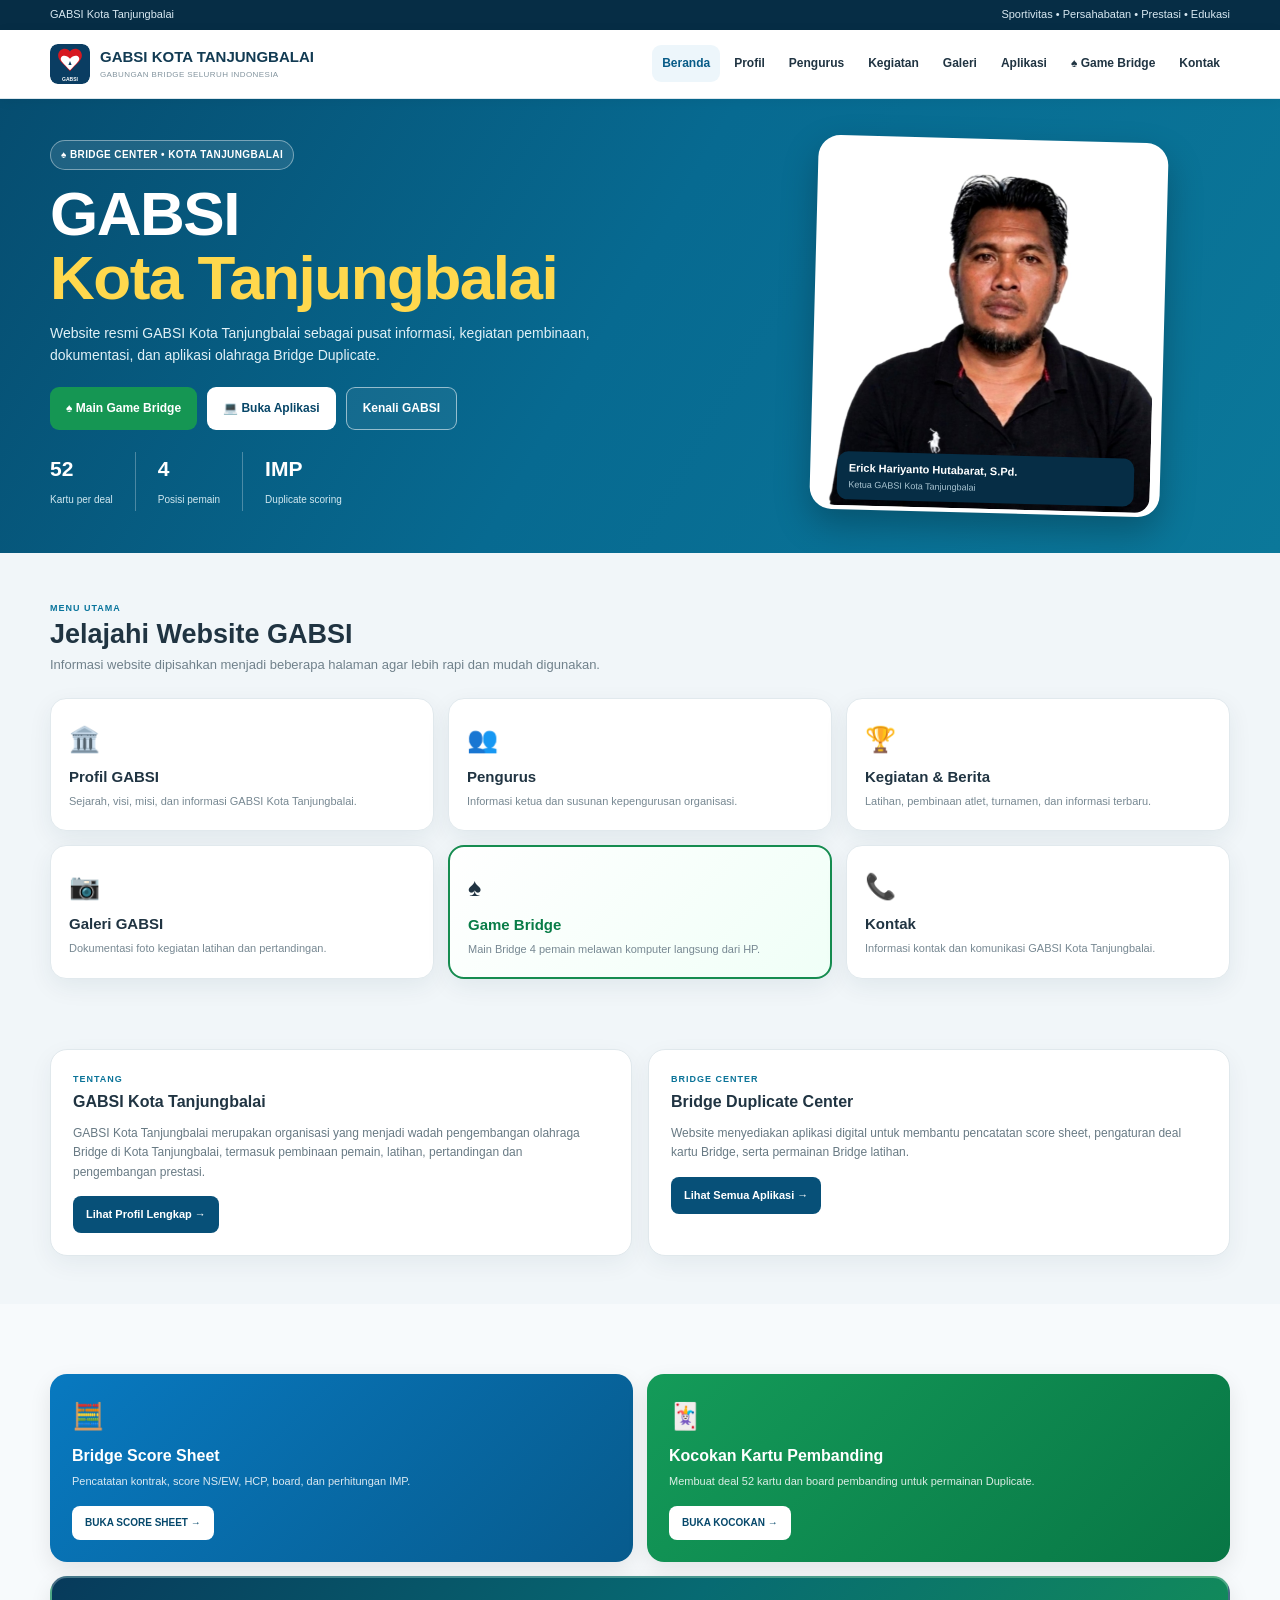
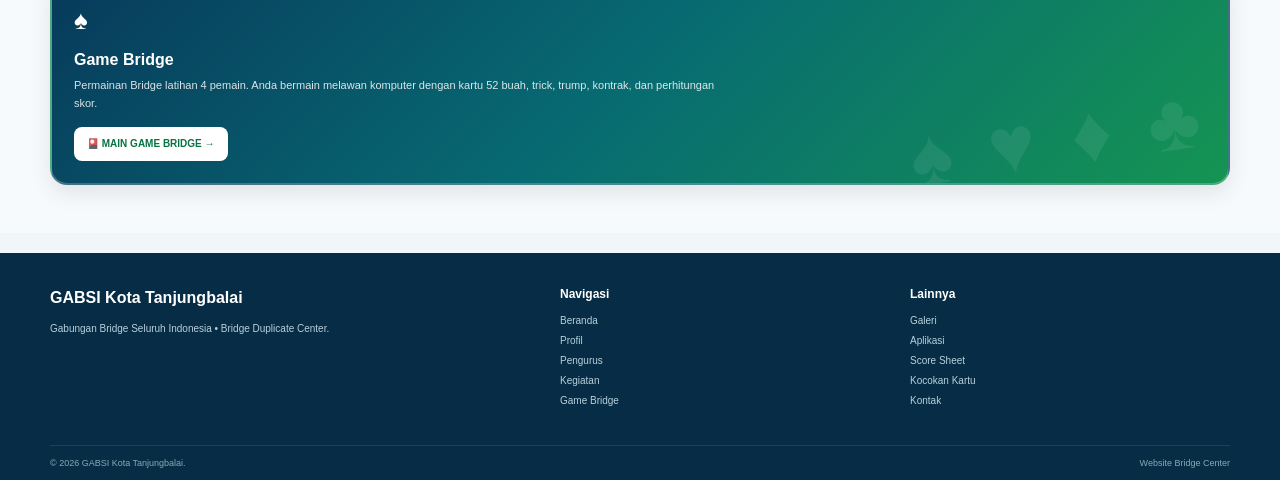
==== index.html @ f528b3c7 "Remove '• Bridge Duplicate Center' from title" ====
<!DOCTYPE html>
<html lang="id">
<head>

<meta charset="UTF-8">

<meta name="viewport"
      content="width=device-width,initial-scale=1">

<meta name="theme-color" content="#063b5c">

<meta name="description"
      content="Website resmi GABSI Kota Tanjungbalai — Bridge Duplicate Center, informasi organisasi, kegiatan, score sheet, kocokan kartu dan Game Bridge.">

<title>GABSI Kota Tanjungbalai - Bridge Duplicate Center</title>

<link rel="icon" href="favicon.svg">

<style>

/* =========================================================
   DASAR
========================================================= */

*{
    box-sizing:border-box;
}

html{
    scroll-behavior:smooth;
}

body{
    margin:0;
    font-family:
        Arial,
        Helvetica,
        sans-serif;
    background:#f1f6f9;
    color:#203442;
    line-height:1.6;
}

a{
    text-decoration:none;
    color:inherit;
}

img{
    max-width:100%;
    display:block;
}

.container{
    width:min(1180px,94%);
    margin:auto;
}


/* =========================================================
   TOP BAR
========================================================= */

.topbar{
    background:#062d45;
    color:#d9e9f2;
    font-size:11px;
    padding:6px 0;
}

.topbar-inner{
    display:flex;
    justify-content:space-between;
    align-items:center;
    gap:10px;
}


/* =========================================================
   NAVBAR
========================================================= */

.navbar{
    background:#fff;
    border-bottom:1px solid #dce7ed;
    position:sticky;
    top:0;
    z-index:999;
    box-shadow:0 2px 12px rgba(0,0,0,.05);
}

.nav-inner{
    min-height:68px;
    display:flex;
    align-items:center;
    justify-content:space-between;
    gap:20px;
}

.brand{
    display:flex;
    align-items:center;
    gap:10px;
    min-width:0;
}

.brand img{
    width:40px;
    height:40px;
    border-radius:8px;
    object-fit:contain;
}

.brand-text{
    min-width:0;
}

.brand-text strong{
    display:block;
    color:#123b53;
    font-size:15px;
    white-space:nowrap;
}

.brand-text span{
    display:block;
    color:#83949e;
    font-size:8px;
    letter-spacing:.4px;
    white-space:nowrap;
}

.nav-links{
    display:flex;
    align-items:center;
    gap:4px;
}

.nav-links a{
    color:#203442;
    font-size:12px;
    font-weight:bold;
    padding:9px 10px;
    border-radius:9px;
    transition:.2s;
}

.nav-links a:hover,
.nav-links a.active{
    background:#edf6fb;
    color:#075b87;
}

.menu-btn{
    display:none;
    border:0;
    background:#edf5f9;
    color:#063b5c;
    width:40px;
    height:40px;
    border-radius:9px;
    font-size:21px;
    cursor:pointer;
}


/* =========================================================
   HERO
========================================================= */

.hero{
    background:
        linear-gradient(
            120deg,
            #064d70 0%,
            #076a91 48%,
            #0b789a 100%
        );
    color:#fff;
    overflow:hidden;
}

.hero-inner{
    min-height:410px;
    display:grid;
    grid-template-columns:1.15fr .85fr;
    align-items:center;
    gap:45px;
    padding:40px 0;
}

.hero-badge{
    display:inline-block;
    border:1px solid rgba(255,255,255,.4);
    background:rgba(255,255,255,.1);
    padding:6px 10px;
    border-radius:20px;
    font-size:10px;
    font-weight:bold;
    letter-spacing:.4px;
    margin-bottom:12px;
}

.hero h1{
    margin:0;
    font-size:clamp(36px,6vw,62px);
    line-height:1.02;
    letter-spacing:-1.5px;
}

.hero h1 span{
    color:#ffd84d;
}

.hero-description{
    max-width:610px;
    margin:13px 0 20px;
    color:#e1f1f7;
    font-size:14px;
}

.hero-buttons{
    display:flex;
    flex-wrap:wrap;
    gap:10px;
}

.btn{
    display:inline-flex;
    align-items:center;
    justify-content:center;
    gap:6px;
    padding:11px 16px;
    border-radius:9px;
    font-size:12px;
    font-weight:bold;
    transition:.2s;
}

.btn:hover{
    transform:translateY(-2px);
}

.btn-white{
    background:#fff;
    color:#074668;
}

.btn-outline{
    border:1px solid rgba(255,255,255,.55);
    color:#fff;
    background:rgba(255,255,255,.06);
}

.btn-green{
    background:#159653;
    color:#fff;
}

.btn-blue{
    background:#07547b;
    color:#fff;
}

.hero-stats{
    display:flex;
    margin-top:22px;
    gap:0;
}

.stat{
    padding:0 22px;
    border-left:1px solid rgba(255,255,255,.28);
}

.stat:first-child{
    padding-left:0;
    border-left:0;
}

.stat strong{
    display:block;
    font-size:21px;
}

.stat span{
    font-size:10px;
    color:#d2e9f1;
}

.hero-photo{
    display:flex;
    justify-content:center;
}

.photo-card{
    width:min(350px,100%);
    padding:10px;
    background:#fff;
    border-radius:22px;
    transform:rotate(1.5deg);
    box-shadow:0 15px 35px rgba(0,0,0,.25);
}

.photo-card img{
    width:100%;
    height:360px;
    object-fit:cover;
    object-position:center top;
    border-radius:15px;
}

.photo-caption{
    background:#062d45;
    color:#fff;
    border-radius:11px;
    padding:8px 12px;
    margin-top:-54px;
    position:relative;
    width:90%;
    margin-left:auto;
    margin-right:auto;
}

.photo-caption strong{
    display:block;
    font-size:11px;
}

.photo-caption span{
    display:block;
    font-size:9px;
    color:#a9c4d1;
}


/* =========================================================
   SECTION
========================================================= */

.section{
    padding:48px 0;
}

.section-label{
    color:#08749c;
    font-size:9px;
    font-weight:bold;
    letter-spacing:1px;
    text-transform:uppercase;
}

.section-title{
    margin:3px 0 5px;
    color:#203442;
    font-size:27px;
    line-height:1.2;
}

.section-desc{
    margin:0;
    color:#70818b;
    font-size:13px;
    max-width:700px;
}


/* =========================================================
   QUICK MENU
========================================================= */

.quick-grid{
    display:grid;
    grid-template-columns:
        repeat(3,1fr);
    gap:14px;
    margin-top:22px;
}

.quick-card{
    background:#fff;
    border:1px solid #e1e9ed;
    border-radius:16px;
    padding:20px 18px;
    min-height:128px;
    box-shadow:
        0 8px 25px rgba(20,55,75,.07);
    transition:.2s;
}

.quick-card:hover{
    transform:translateY(-3px);
    box-shadow:
        0 12px 30px rgba(20,55,75,.12);
}

.quick-icon{
    font-size:25px;
    margin-bottom:6px;
}

.quick-card h3{
    margin:0 0 4px;
    font-size:15px;
    color:#203442;
}

.quick-card p{
    margin:0;
    color:#778892;
    font-size:11px;
    line-height:1.5;
}

.quick-card.game{
    border:2px solid #168c50;
    background:
        linear-gradient(
            135deg,
            #ffffff,
            #f0fff7
        );
}

.quick-card.game h3{
    color:#087c47;
}


/* =========================================================
   ABOUT
========================================================= */

.about-grid{
    display:grid;
    grid-template-columns:1fr 1fr;
    gap:16px;
    margin-top:22px;
}

.about-card{
    background:#fff;
    border:1px solid #e0e8ec;
    border-radius:17px;
    padding:22px;
    box-shadow:0 8px 25px rgba(20,55,75,.06);
}

.about-card .small{
    color:#0a7398;
    font-size:9px;
    font-weight:bold;
    letter-spacing:1px;
    text-transform:uppercase;
}

.about-card h3{
    margin:2px 0 10px;
    font-size:16px;
}

.about-card p{
    color:#687a84;
    font-size:12px;
    margin:0 0 14px;
}

.about-btn{
    display:inline-block;
    background:#075078;
    color:#fff;
    padding:10px 13px;
    border-radius:8px;
    font-size:11px;
    font-weight:bold;
}


/* =========================================================
   APPLICATION CARDS
========================================================= */

.apps-section{
    background:#f7fafc;
}

.apps-grid{
    display:grid;
    grid-template-columns:
        repeat(2,1fr);
    gap:14px;
    margin-top:22px;
}

.app-card{
    border-radius:17px;
    padding:22px;
    color:#fff;
    min-height:175px;
    display:flex;
    flex-direction:column;
    justify-content:space-between;
    box-shadow:0 8px 22px rgba(0,0,0,.09);
}

.app-card.blue{
    background:
        linear-gradient(
            135deg,
            #0879c0,
            #075b8d
        );
}

.app-card.green{
    background:
        linear-gradient(
            135deg,
            #149b59,
            #087645
        );
}


/* GAME CARD */

.app-card.game{
    grid-column:1/-1;
    min-height:205px;
    background:
        linear-gradient(
            135deg,
            #073a5b 0%,
            #076a72 48%,
            #159453 100%
        );
    position:relative;
    overflow:hidden;
    border:2px solid rgba(255,255,255,.25);
}

.app-card.game::after{
    content:"♠ ♥ ♦ ♣";
    position:absolute;
    right:20px;
    bottom:-20px;
    font-size:80px;
    letter-spacing:7px;
    color:rgba(255,255,255,.08);
    transform:rotate(-8deg);
    pointer-events:none;
}

.app-content{
    position:relative;
    z-index:2;
}

.app-icon{
    font-size:26px;
    margin-bottom:5px;
}

.app-card h3{
    margin:0 0 5px;
    font-size:16px;
}

.app-card p{
    margin:0;
    color:rgba(255,255,255,.85);
    font-size:11px;
    max-width:650px;
}

.app-button{
    align-self:flex-start;
    display:inline-block;
    margin-top:15px;
    background:#fff;
    color:#06486b;
    padding:9px 13px;
    border-radius:8px;
    font-size:10px;
    font-weight:bold;
    position:relative;
    z-index:3;
}

.game .app-button{
    color:#087345;
}


/* =========================================================
   FOOTER
========================================================= */

.footer{
    background:#062d45;
    color:#fff;
    margin-top:20px;
}

.footer-main{
    padding:32px 0;
    display:grid;
    grid-template-columns:1.5fr 1fr 1fr;
    gap:30px;
}

.footer h3{
    margin:0 0 8px;
    font-size:16px;
}

.footer h4{
    margin:0 0 8px;
    font-size:12px;
}

.footer p,
.footer a{
    color:#b9d0dc;
    font-size:10px;
}

.footer a{
    display:block;
    margin:4px 0;
}

.footer a:hover{
    color:#fff;
}

.footer-bottom{
    border-top:1px solid rgba(255,255,255,.1);
    padding:10px 0;
    font-size:9px;
    color:#88aab9;
    display:flex;
    justify-content:space-between;
}


/* =========================================================
   MOBILE
========================================================= */

@media(max-width:850px){

    .nav-links{
        display:none;
        position:absolute;
        top:68px;
        left:0;
        right:0;
        background:#fff;
        border-bottom:1px solid #dce7ed;
        box-shadow:0 8px 20px rgba(0,0,0,.1);
        padding:10px;
        flex-direction:column;
        align-items:stretch;
    }

    .nav-links.show{
        display:flex;
    }

    .nav-links a{
        padding:11px 13px;
    }

    .menu-btn{
        display:block;
    }

    .hero-inner{
        grid-template-columns:1fr;
        padding:30px 0 38px;
        gap:25px;
    }

    .hero-photo{
        order:-1;
    }

    .photo-card{
        width:260px;
    }

    .photo-card img{
        height:290px;
    }

    .quick-grid{
        grid-template-columns:
            repeat(2,1fr);
    }

    .apps-grid{
        grid-template-columns:1fr;
    }

    .app-card.game{
        grid-column:auto;
    }

    .footer-main{
        grid-template-columns:1fr 1fr;
    }

}


/* =========================================================
   HP KECIL
========================================================= */

@media(max-width:520px){

    .container{
        width:92%;
    }

    .topbar{
        font-size:8px;
    }

    .topbar-inner{
        gap:5px;
    }

    .nav-inner{
        min-height:60px;
    }

    .brand img{
        width:35px;
        height:35px;
    }

    .brand-text strong{
        font-size:11px;
    }

    .brand-text span{
        font-size:7px;
    }

    .nav-links{
        top:60px;
    }

    .hero-inner{
        padding:25px 0 30px;
    }

    .hero h1{
        font-size:38px;
    }

    .hero-description{
        font-size:12px;
    }

    .hero-buttons{
        display:grid;
        grid-template-columns:1fr 1fr;
    }

    .btn{
        width:100%;
        padding:10px 8px;
        font-size:10px;
    }

    .hero-stats{
        justify-content:space-between;
    }

    .stat{
        padding:0 10px;
    }

    .stat strong{
        font-size:17px;
    }

    .stat span{
        font-size:8px;
    }

    .quick-grid{
        grid-template-columns:
            repeat(2,1fr);
        gap:10px;
    }

    .quick-card{
        padding:15px 13px;
        min-height:125px;
        border-radius:13px;
    }

    .quick-icon{
        font-size:22px;
    }

    .quick-card h3{
        font-size:13px;
    }

    .quick-card p{
        font-size:9px;
    }

    .about-grid{
        grid-template-columns:1fr;
    }

    .section{
        padding:35px 0;
    }

    .section-title{
        font-size:22px;
    }

    .section-desc{
        font-size:11px;
    }

    .app-card{
        padding:18px;
        min-height:165px;
    }

    .app-card.game{
        min-height:190px;
    }

    .app-card h3{
        font-size:15px;
    }

    .app-card p{
        font-size:10px;
    }

    .footer-main{
        grid-template-columns:1fr 1fr;
        gap:20px;
    }

    .footer-main>div:first-child{
        grid-column:1/-1;
    }

    .footer-bottom{
        flex-direction:column;
        gap:4px;
    }

}

</style>

</head>


<body>


<!-- ======================================================
     TOP BAR
====================================================== -->

<div class="topbar">

    <div class="container topbar-inner">

        <span>
            GABSI Kota Tanjungbalai
        </span>

        <span>
            Sportivitas • Persahabatan • Prestasi • Edukasi
        </span>

    </div>

</div>


<!-- ======================================================
     NAVBAR
====================================================== -->

<nav class="navbar">

    <div class="container nav-inner">

        <a href="index.html" class="brand">

            <img src="favicon.svg"
                 alt="Logo GABSI Kota Tanjungbalai">

            <div class="brand-text">

                <strong>
                    GABSI KOTA TANJUNGBALAI
                </strong>

                <span>
                    GABUNGAN BRIDGE SELURUH INDONESIA
                </span>

            </div>

        </a>


        <button
            class="menu-btn"
            onclick="toggleMenu()"
            aria-label="Buka menu">

            ☰

        </button>


        <div class="nav-links" id="navLinks">

            <a href="index.html"
               class="active">
                Beranda
            </a>

            <a href="profil.html">
                Profil
            </a>

            <a href="pengurus.html">
                Pengurus
            </a>

            <a href="kegiatan.html">
                Kegiatan
            </a>

            <a href="galeri.html">
                Galeri
            </a>

            <a href="aplikasi.html">
                Aplikasi
            </a>

            <a href="game-bridge-gabsi.html">
                ♠ Game Bridge
            </a>

            <a href="kontak.html">
                Kontak
            </a>

        </div>

    </div>

</nav>


<!-- ======================================================
     HERO
====================================================== -->

<section class="hero">

    <div class="container hero-inner">


        <div class="hero-content">

            <div class="hero-badge">
                ♠ BRIDGE CENTER • KOTA TANJUNGBALAI
            </div>


            <h1>
                GABSI<br>
                <span>Kota Tanjungbalai</span>
            </h1>


            <p class="hero-description">

                Website resmi GABSI Kota Tanjungbalai sebagai pusat
                informasi, kegiatan pembinaan, dokumentasi,
                dan aplikasi olahraga Bridge Duplicate.

            </p>


            <div class="hero-buttons">

                <a href="game-bridge-gabsi.html"
                   class="btn btn-green">

                    ♠ Main Game Bridge

                </a>

                <a href="aplikasi.html"
                   class="btn btn-white">

                    💻 Buka Aplikasi

                </a>

                <a href="profil.html"
                   class="btn btn-outline">

                    Kenali GABSI

                </a>

            </div>


            <div class="hero-stats">

                <div class="stat">

                    <strong>52</strong>

                    <span>
                        Kartu per deal
                    </span>

                </div>


                <div class="stat">

                    <strong>4</strong>

                    <span>
                        Posisi pemain
                    </span>

                </div>


                <div class="stat">

                    <strong>IMP</strong>

                    <span>
                        Duplicate scoring
                    </span>

                </div>

            </div>

        </div>


        <div class="hero-photo">

            <div class="photo-card">

                <img
                    src="ketua-gabsi.jpg"
                    alt="Ketua GABSI Kota Tanjungbalai">

                <div class="photo-caption">

                    <strong>
                        Erick Hariyanto Hutabarat, S.Pd.
                    </strong>

                    <span>
                        Ketua GABSI Kota Tanjungbalai
                    </span>

                </div>

            </div>

        </div>

    </div>

</section>


<!-- ======================================================
     MENU UTAMA
====================================================== -->

<section class="section">

    <div class="container">

        <div class="section-label">
            Menu Utama
        </div>

        <h2 class="section-title">
            Jelajahi Website GABSI
        </h2>

        <p class="section-desc">

            Informasi website dipisahkan menjadi beberapa
            halaman agar lebih rapi dan mudah digunakan.

        </p>


        <div class="quick-grid">


            <!-- PROFIL -->

            <a href="profil.html"
               class="quick-card">

                <div class="quick-icon">
                    🏛️
                </div>

                <h3>
                    Profil GABSI
                </h3>

                <p>
                    Sejarah, visi, misi, dan informasi
                    GABSI Kota Tanjungbalai.
                </p>

            </a>


            <!-- PENGURUS -->

            <a href="pengurus.html"
               class="quick-card">

                <div class="quick-icon">
                    👥
                </div>

                <h3>
                    Pengurus
                </h3>

                <p>
                    Informasi ketua dan susunan
                    kepengurusan organisasi.
                </p>

            </a>


            <!-- KEGIATAN -->

            <a href="kegiatan.html"
               class="quick-card">

                <div class="quick-icon">
                    🏆
                </div>

                <h3>
                    Kegiatan & Berita
                </h3>

                <p>
                    Latihan, pembinaan atlet,
                    turnamen, dan informasi terbaru.
                </p>

            </a>


            <!-- GALERI -->

            <a href="galeri.html"
               class="quick-card">

                <div class="quick-icon">
                    📷
                </div>

                <h3>
                    Galeri GABSI
                </h3>

                <p>
                    Dokumentasi foto kegiatan
                    latihan dan pertandingan.
                </p>

            </a>


            <!-- GAME -->

            <a href="game-bridge-gabsi.html"
               class="quick-card game">

                <div class="quick-icon">
                    ♠️
                </div>

                <h3>
                    Game Bridge
                </h3>

                <p>
                    Main Bridge 4 pemain melawan komputer
                    langsung dari HP.
                </p>

            </a>


            <!-- KONTAK -->

            <a href="kontak.html"
               class="quick-card">

                <div class="quick-icon">
                    📞
                </div>

                <h3>
                    Kontak
                </h3>

                <p>
                    Informasi kontak dan komunikasi
                    GABSI Kota Tanjungbalai.
                </p>

            </a>

        </div>

    </div>

</section>


<!-- ======================================================
     TENTANG
====================================================== -->

<section class="section"
         style="padding-top:0;">

    <div class="container">

        <div class="about-grid">


            <div class="about-card">

                <div class="small">
                    Tentang
                </div>

                <h3>
                    GABSI Kota Tanjungbalai
                </h3>

                <p>

                    GABSI Kota Tanjungbalai merupakan
                    organisasi yang menjadi wadah pengembangan
                    olahraga Bridge di Kota Tanjungbalai,
                    termasuk pembinaan pemain, latihan,
                    pertandingan dan pengembangan prestasi.

                </p>

                <a href="profil.html"
                   class="about-btn">

                    Lihat Profil Lengkap →

                </a>

            </div>


            <div class="about-card">

                <div class="small">
                    Bridge Center
                </div>

                <h3>
                    Bridge Duplicate Center
                </h3>

                <p>

                    Website menyediakan aplikasi digital
                    untuk membantu pencatatan score sheet,
                    pengaturan deal kartu Bridge,
                    serta permainan Bridge latihan.

                </p>

                <a href="aplikasi.html"
                   class="about-btn">

                    Lihat Semua Aplikasi →

                </a>

            </div>


        </div>

    </div>

</section>


<!-- ======================================================
     KARTU APLIKASI
====================================================== -->

<section class="section apps-section">

    <div class="container">

        <div class="apps-grid">


            <!-- SCORE SHEET -->

            <div class="app-card blue">

                <div class="app-content">

                    <div class="app-icon">
                        🧮
                    </div>

                    <h3>
                        Bridge Score Sheet
                    </h3>

                    <p>
                        Pencatatan kontrak, score NS/EW,
                        HCP, board, dan perhitungan IMP.
                    </p>

                </div>

                <a href="score-sheet.html"
                   class="app-button">

                    BUKA SCORE SHEET →

                </a>

            </div>


            <!-- KOCOKAN -->

            <div class="app-card green">

                <div class="app-content">

                    <div class="app-icon">
                        🃏
                    </div>

                    <h3>
                        Kocokan Kartu Pembanding
                    </h3>

                    <p>
                        Membuat deal 52 kartu dan board
                        pembanding untuk permainan Duplicate.
                    </p>

                </div>

                <a href="kocokan-kartu.html"
                   class="app-button">

                    BUKA KOCOKAN →

                </a>

            </div>


            <!-- GAME BRIDGE -->

            <div class="app-card game">

                <div class="app-content">

                    <div class="app-icon">
                        ♠️
                    </div>

                    <h3>
                        Game Bridge
                    </h3>

                    <p>

                        Permainan Bridge latihan 4 pemain.
                        Anda bermain melawan komputer dengan
                        kartu 52 buah, trick, trump, kontrak,
                        dan perhitungan skor.

                    </p>

                </div>


                <a href="game-bridge-gabsi.html"
                   class="app-button">

                    🎴 MAIN GAME BRIDGE →

                </a>

            </div>


        </div>

    </div>

</section>


<!-- ======================================================
     FOOTER
====================================================== -->

<footer class="footer">

    <div class="container footer-main">


        <div>

            <h3>
                GABSI Kota Tanjungbalai
            </h3>

            <p>
                Gabungan Bridge Seluruh Indonesia
                • Bridge Duplicate Center.
            </p>

        </div>


        <div>

            <h4>
                Navigasi
            </h4>

            <a href="index.html">
                Beranda
            </a>

            <a href="profil.html">
                Profil
            </a>

            <a href="pengurus.html">
                Pengurus
            </a>

            <a href="kegiatan.html">
                Kegiatan
            </a>

            <a href="game-bridge-gabsi.html">
                Game Bridge
            </a>

        </div>


        <div>

            <h4>
                Lainnya
            </h4>

            <a href="galeri.html">
                Galeri
            </a>

            <a href="aplikasi.html">
                Aplikasi
            </a>

            <a href="score-sheet.html">
                Score Sheet
            </a>

            <a href="kocokan-kartu.html">
                Kocokan Kartu
            </a>

            <a href="kontak.html">
                Kontak
            </a>

        </div>


    </div>


    <div class="container footer-bottom">

        <span>
            © 2026 GABSI Kota Tanjungbalai.
        </span>

        <span>
            Website Bridge Center
        </span>

    </div>

</footer>


<script>

/* =========================================================
   MENU MOBILE
========================================================= */

function toggleMenu(){

    const menu =
        document.getElementById("navLinks");

    menu.classList.toggle("show");

}


/* Tutup menu setelah memilih halaman */

document
    .querySelectorAll(".nav-links a")
    .forEach(function(link){

        link.addEventListener(
            "click",
            function(){

                document
                    .getElementById("navLinks")
                    .classList.remove("show");

            }
        );

    });


/* =========================================================
   SERVICE WORKER
========================================================= */

if("serviceWorker" in navigator){

    window.addEventListener(
        "load",
        function(){

            navigator.serviceWorker
                .register("sw.js")
                .catch(function(error){

                    console.log(
                        "Service Worker:",
                        error
                    );

                });

        }
    );

}

</script>


</body>
</html>
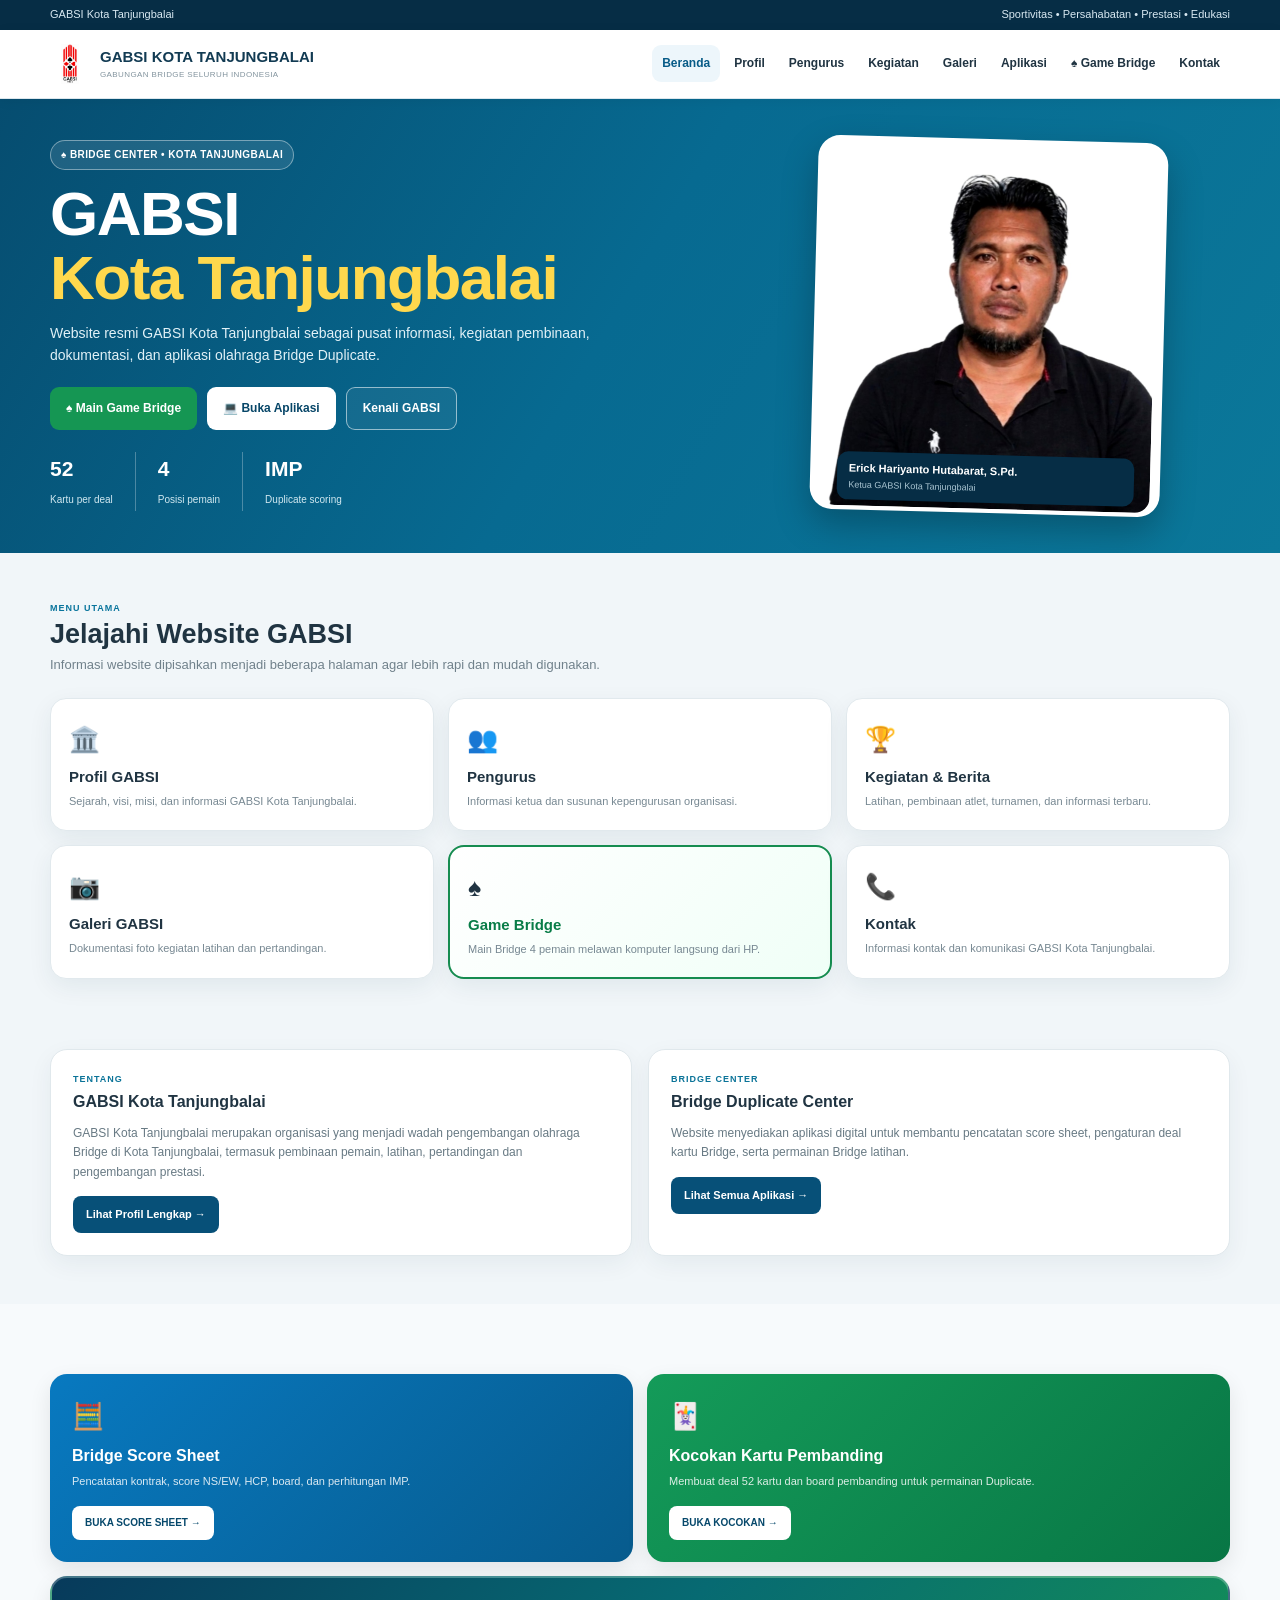
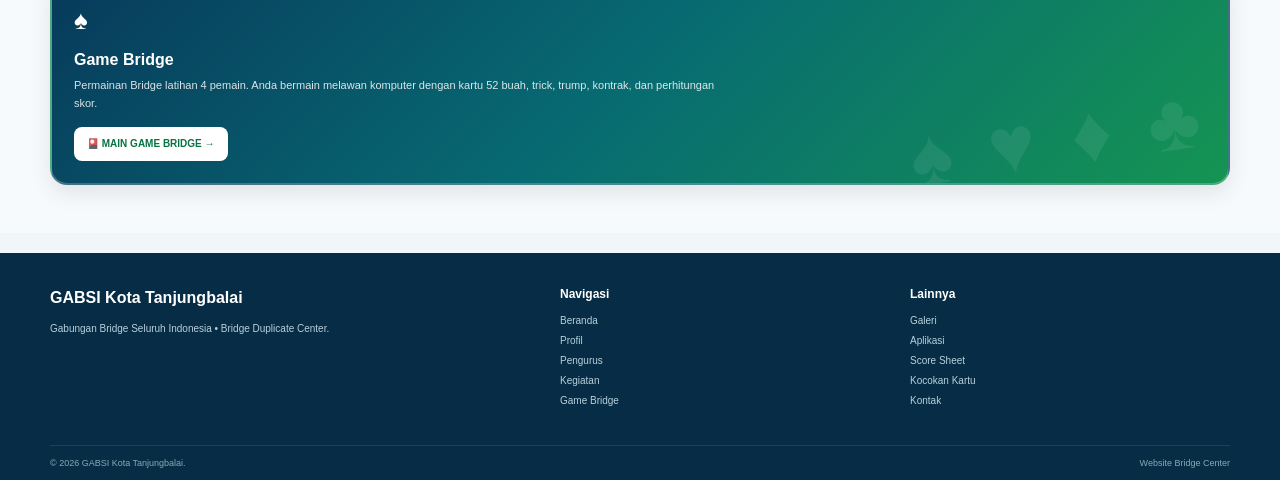
==== commit fcddca9b: "Update favicon and logo references in index.html" ====
--- a/index.html
+++ b/index.html
@@ -12,9 +12,9 @@
 <meta name="description"
       content="Website resmi GABSI Kota Tanjungbalai — Bridge Duplicate Center, informasi organisasi, kegiatan, score sheet, kocokan kartu dan Game Bridge.">
 
-<title>GABSI Kota Tanjungbalai - Bridge Duplicate Center</title>
-
-<link rel="icon" href="favicon.svg">
+<title>GABSI Kota Tanjungbalai</title>
+
+<link rel="icon" type="image/png" href="logo-gabsi.png">
 
 <style>
 
@@ -904,7 +904,7 @@
 
         <a href="index.html" class="brand">
 
-            <img src="favicon.svg"
+            <img src="logo-gabsi.png"
                  alt="Logo GABSI Kota Tanjungbalai">
 
             <div class="brand-text">
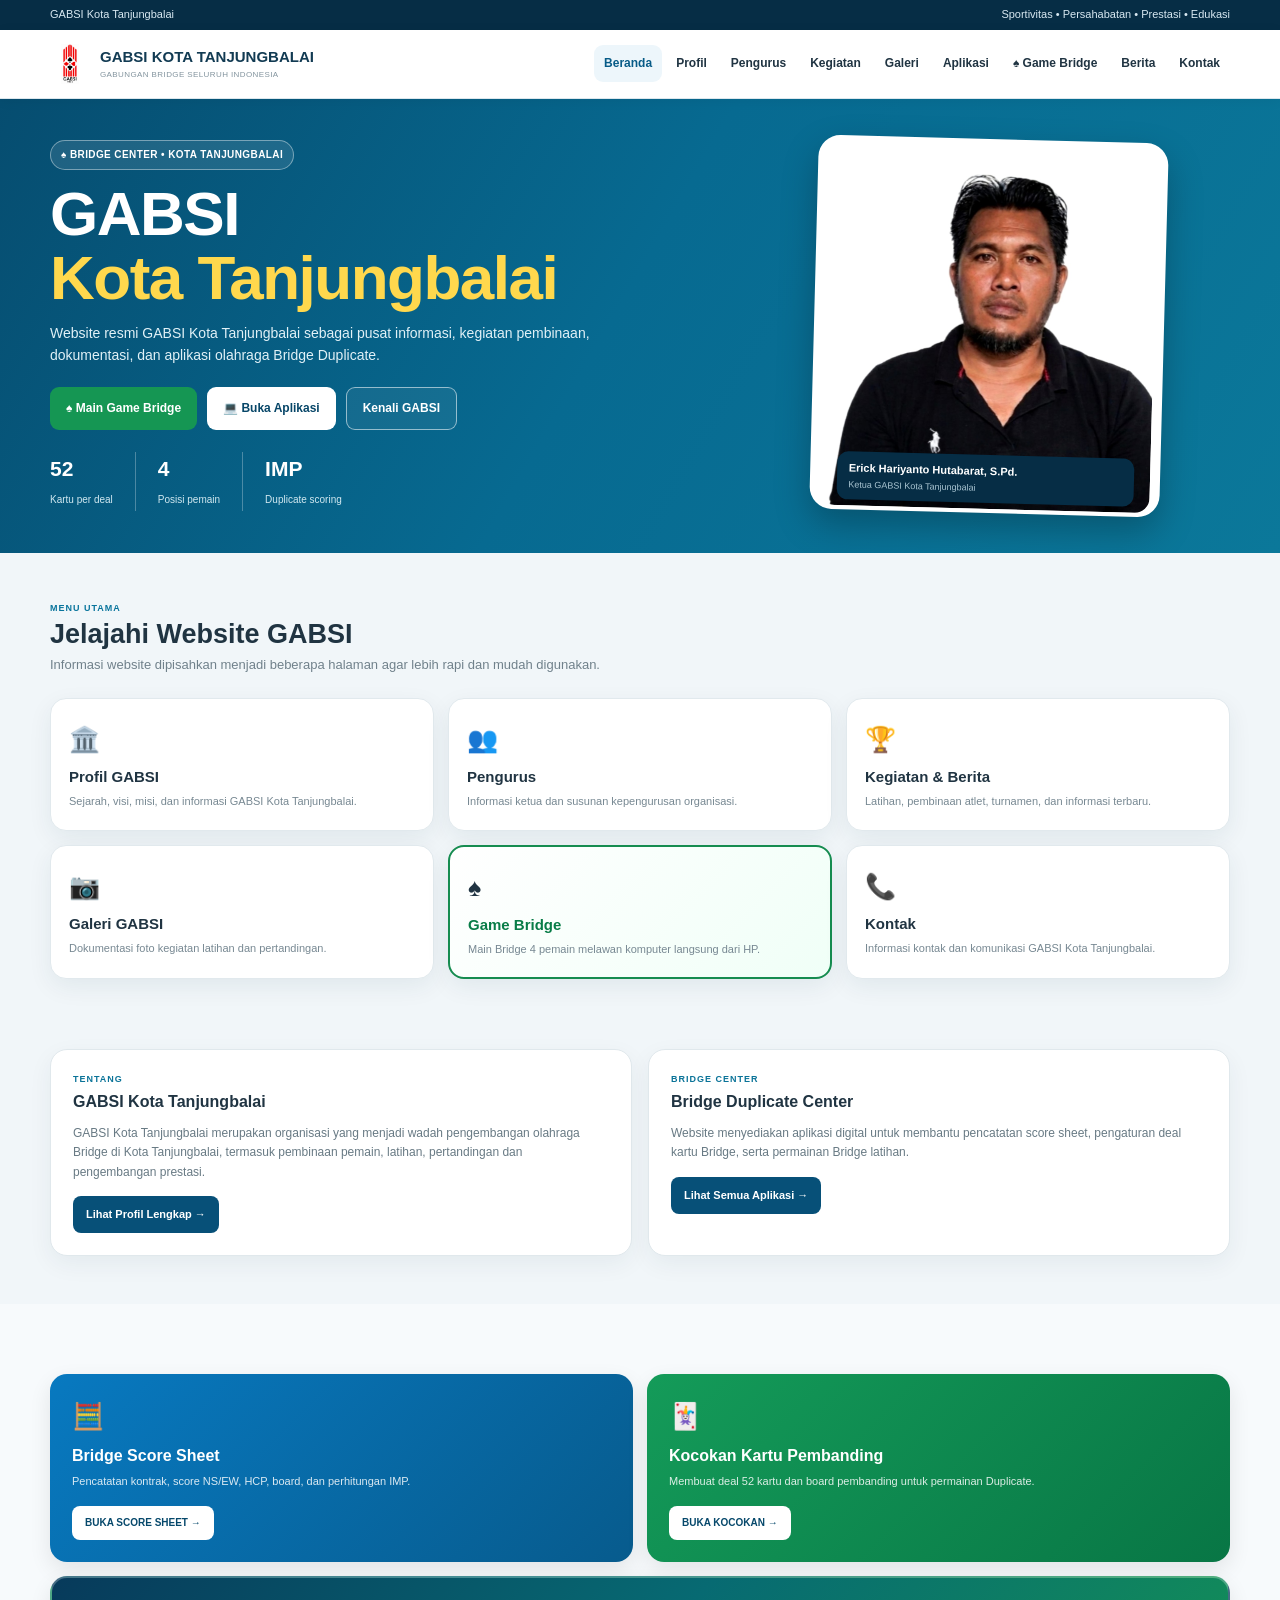
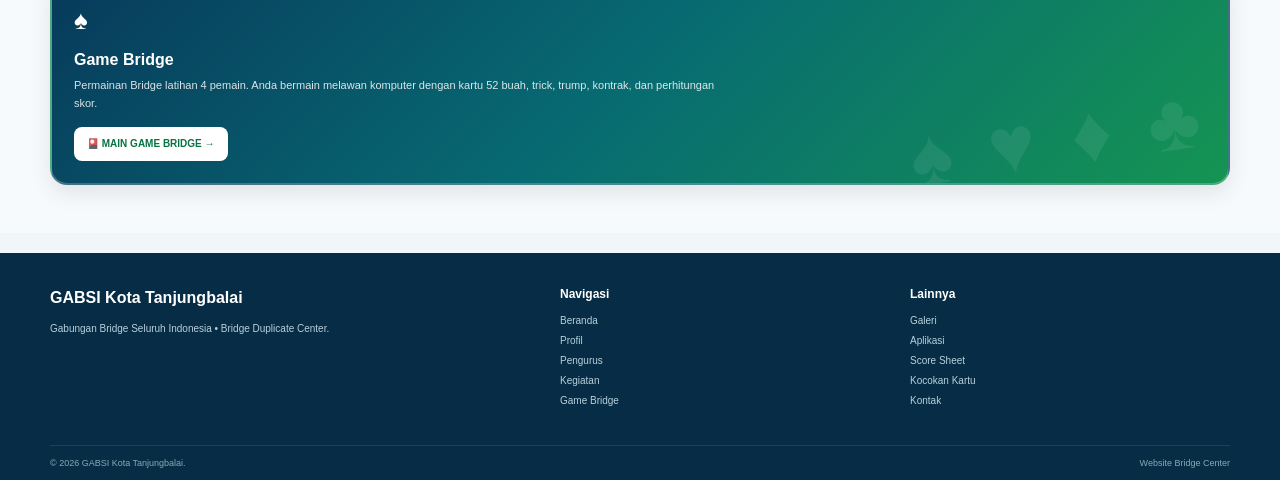
==== commit aca873c6: "Refactor CSS in index.html for clarity Removed unnecessary comments and consolidated CSS properties " ====
--- a/index.html
+++ b/index.html
@@ -18,10 +18,6 @@
 
 <style>
 
-/* =========================================================
-   DASAR
-========================================================= */
-
 *{
     box-sizing:border-box;
 }
@@ -32,10 +28,7 @@
 
 body{
     margin:0;
-    font-family:
-        Arial,
-        Helvetica,
-        sans-serif;
+    font-family:Arial,Helvetica,sans-serif;
     background:#f1f6f9;
     color:#203442;
     line-height:1.6;
@@ -56,10 +49,7 @@
     margin:auto;
 }
 
-
-/* =========================================================
-   TOP BAR
-========================================================= */
+/* TOP BAR */
 
 .topbar{
     background:#062d45;
@@ -75,10 +65,7 @@
     gap:10px;
 }
 
-
-/* =========================================================
-   NAVBAR
-========================================================= */
+/* NAVBAR */
 
 .navbar{
     background:#fff;
@@ -163,10 +150,7 @@
     cursor:pointer;
 }
 
-
-/* =========================================================
-   HERO
-========================================================= */
+/* HERO */
 
 .hero{
     background:
@@ -333,10 +317,7 @@
     color:#a9c4d1;
 }
 
-
-/* =========================================================
-   SECTION
-========================================================= */
+/* SECTION */
 
 .section{
     padding:48px 0;
@@ -364,15 +345,11 @@
     max-width:700px;
 }
 
-
-/* =========================================================
-   QUICK MENU
-========================================================= */
+/* QUICK MENU */
 
 .quick-grid{
     display:grid;
-    grid-template-columns:
-        repeat(3,1fr);
+    grid-template-columns:repeat(3,1fr);
     gap:14px;
     margin-top:22px;
 }
@@ -383,15 +360,13 @@
     border-radius:16px;
     padding:20px 18px;
     min-height:128px;
-    box-shadow:
-        0 8px 25px rgba(20,55,75,.07);
+    box-shadow:0 8px 25px rgba(20,55,75,.07);
     transition:.2s;
 }
 
 .quick-card:hover{
     transform:translateY(-3px);
-    box-shadow:
-        0 12px 30px rgba(20,55,75,.12);
+    box-shadow:0 12px 30px rgba(20,55,75,.12);
 }
 
 .quick-icon{
@@ -414,22 +389,14 @@
 
 .quick-card.game{
     border:2px solid #168c50;
-    background:
-        linear-gradient(
-            135deg,
-            #ffffff,
-            #f0fff7
-        );
+    background:linear-gradient(135deg,#ffffff,#f0fff7);
 }
 
 .quick-card.game h3{
     color:#087c47;
 }
 
-
-/* =========================================================
-   ABOUT
-========================================================= */
+/* ABOUT */
 
 .about-grid{
     display:grid;
@@ -475,10 +442,7 @@
     font-weight:bold;
 }
 
-
-/* =========================================================
-   APPLICATION CARDS
-========================================================= */
+/* APPLICATION CARDS */
 
 .apps-section{
     background:#f7fafc;
@@ -486,8 +450,7 @@
 
 .apps-grid{
     display:grid;
-    grid-template-columns:
-        repeat(2,1fr);
+    grid-template-columns:repeat(2,1fr);
     gap:14px;
     margin-top:22px;
 }
@@ -504,25 +467,12 @@
 }
 
 .app-card.blue{
-    background:
-        linear-gradient(
-            135deg,
-            #0879c0,
-            #075b8d
-        );
+    background:linear-gradient(135deg,#0879c0,#075b8d);
 }
 
 .app-card.green{
-    background:
-        linear-gradient(
-            135deg,
-            #149b59,
-            #087645
-        );
-}
-
-
-/* GAME CARD */
+    background:linear-gradient(135deg,#149b59,#087645);
+}
 
 .app-card.game{
     grid-column:1/-1;
@@ -591,10 +541,7 @@
     color:#087345;
 }
 
-
-/* =========================================================
-   FOOTER
-========================================================= */
+/* FOOTER */
 
 .footer{
     background:#062d45;
@@ -643,10 +590,7 @@
     justify-content:space-between;
 }
 
-
-/* =========================================================
-   MOBILE
-========================================================= */
+/* MOBILE */
 
 @media(max-width:850px){
 
@@ -695,8 +639,7 @@
     }
 
     .quick-grid{
-        grid-template-columns:
-            repeat(2,1fr);
+        grid-template-columns:repeat(2,1fr);
     }
 
     .apps-grid{
@@ -713,10 +656,7 @@
 
 }
 
-
-/* =========================================================
-   HP KECIL
-========================================================= */
+/* HP KECIL */
 
 @media(max-width:520px){
 
@@ -793,8 +733,7 @@
     }
 
     .quick-grid{
-        grid-template-columns:
-            repeat(2,1fr);
+        grid-template-columns:repeat(2,1fr);
         gap:10px;
     }
 
@@ -869,13 +808,9 @@
 
 </head>
 
-
 <body>
 
-
-<!-- ======================================================
-     TOP BAR
-====================================================== -->
+<!-- TOP BAR -->
 
 <div class="topbar">
 
@@ -894,9 +829,7 @@
 </div>
 
 
-<!-- ======================================================
-     NAVBAR
-====================================================== -->
+<!-- NAVBAR -->
 
 <nav class="navbar">
 
@@ -963,6 +896,12 @@
                 ♠ Game Bridge
             </a>
 
+            <!-- NAVIGASI BERITA DITAMBAHKAN DI SINI -->
+
+            <a href="berita.html">
+                Berita
+            </a>
+
             <a href="kontak.html">
                 Kontak
             </a>
@@ -974,28 +913,23 @@
 </nav>
 
 
-<!-- ======================================================
-     HERO
-====================================================== -->
+<!-- HERO -->
 
 <section class="hero">
 
     <div class="container hero-inner">
-
 
         <div class="hero-content">
 
             <div class="hero-badge">
                 ♠ BRIDGE CENTER • KOTA TANJUNGBALAI
             </div>
-
 
             <h1>
                 GABSI<br>
                 <span>Kota Tanjungbalai</span>
             </h1>
 
-
             <p class="hero-description">
 
                 Website resmi GABSI Kota Tanjungbalai sebagai pusat
@@ -1004,7 +938,6 @@
 
             </p>
 
-
             <div class="hero-buttons">
 
                 <a href="game-bridge-gabsi.html"
@@ -1099,9 +1032,7 @@
 </section>
 
 
-<!-- ======================================================
-     MENU UTAMA
-====================================================== -->
+<!-- MENU UTAMA -->
 
 <section class="section">
 
@@ -1125,8 +1056,6 @@
 
         <div class="quick-grid">
 
-
-            <!-- PROFIL -->
 
             <a href="profil.html"
                class="quick-card">
@@ -1147,8 +1076,6 @@
             </a>
 
 
-            <!-- PENGURUS -->
-
             <a href="pengurus.html"
                class="quick-card">
 
@@ -1168,8 +1095,6 @@
             </a>
 
 
-            <!-- KEGIATAN -->
-
             <a href="kegiatan.html"
                class="quick-card">
 
@@ -1189,8 +1114,6 @@
             </a>
 
 
-            <!-- GALERI -->
-
             <a href="galeri.html"
                class="quick-card">
 
@@ -1210,8 +1133,6 @@
             </a>
 
 
-            <!-- GAME -->
-
             <a href="game-bridge-gabsi.html"
                class="quick-card game">
 
@@ -1231,8 +1152,6 @@
             </a>
 
 
-            <!-- KONTAK -->
-
             <a href="kontak.html"
                class="quick-card">
 
@@ -1258,9 +1177,7 @@
 </section>
 
 
-<!-- ======================================================
-     TENTANG
-====================================================== -->
+<!-- TENTANG -->
 
 <section class="section"
          style="padding-top:0;">
@@ -1336,9 +1253,7 @@
 </section>
 
 
-<!-- ======================================================
-     KARTU APLIKASI
-====================================================== -->
+<!-- KARTU APLIKASI -->
 
 <section class="section apps-section">
 
@@ -1346,8 +1261,6 @@
 
         <div class="apps-grid">
 
-
-            <!-- SCORE SHEET -->
 
             <div class="app-card blue">
 
@@ -1378,8 +1291,6 @@
             </div>
 
 
-            <!-- KOCOKAN -->
-
             <div class="app-card green">
 
                 <div class="app-content">
@@ -1409,8 +1320,6 @@
             </div>
 
 
-            <!-- GAME BRIDGE -->
-
             <div class="app-card game">
 
                 <div class="app-content">
@@ -1452,9 +1361,7 @@
 </section>
 
 
-<!-- ======================================================
-     FOOTER
-====================================================== -->
+<!-- FOOTER -->
 
 <footer class="footer">
 
@@ -1553,9 +1460,7 @@
 
 <script>
 
-/* =========================================================
-   MENU MOBILE
-========================================================= */
+/* MENU MOBILE */
 
 function toggleMenu(){
 
@@ -1587,9 +1492,7 @@
     });
 
 
-/* =========================================================
-   SERVICE WORKER
-========================================================= */
+/* SERVICE WORKER */
 
 if("serviceWorker" in navigator){
 
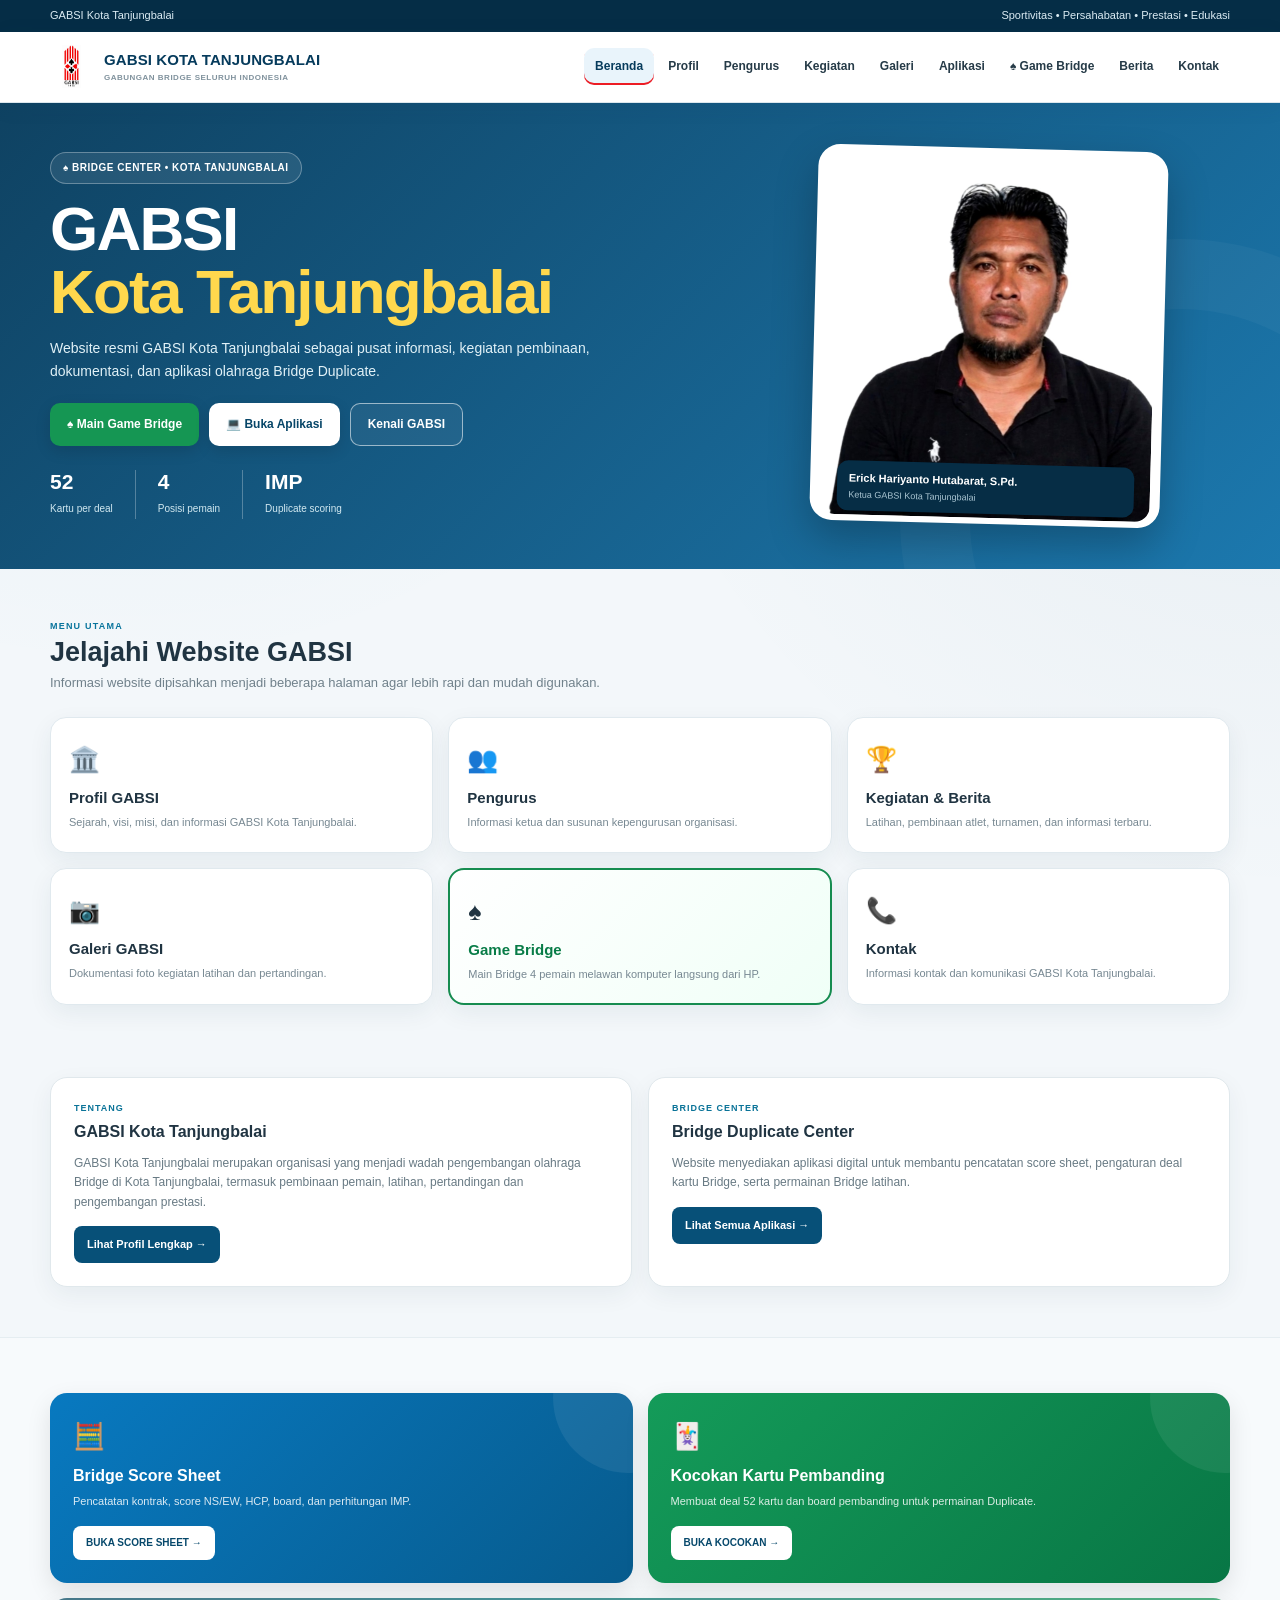
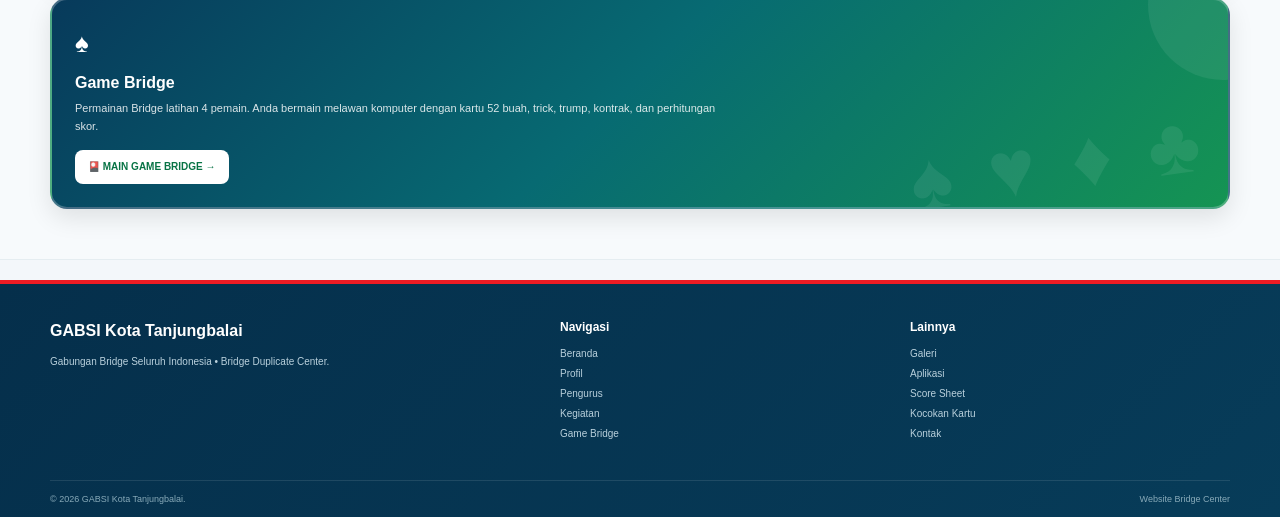
==== commit 5a59ee28: "Update styles and comments in index.html" ====
--- a/index.html
+++ b/index.html
@@ -16,7 +16,15 @@
 
 <link rel="icon" type="image/png" href="logo-gabsi.png">
 
+<!-- TEMPLATE VISUAL SERAGAM GABSI -->
+<link rel="stylesheet" href="gabsi-unified-theme.css">
+
 <style>
+
+/* =========================================================
+   INDEX — PENYESUAIAN VISUAL
+   Isi dan fungsi halaman lama dipertahankan
+   ========================================================= */
 
 *{
     box-sizing:border-box;
@@ -29,7 +37,7 @@
 body{
     margin:0;
     font-family:Arial,Helvetica,sans-serif;
-    background:#f1f6f9;
+    background:#f3f7fa;
     color:#203442;
     line-height:1.6;
 }
@@ -49,13 +57,15 @@
     margin:auto;
 }
 
-/* TOP BAR */
+/* =========================================================
+   TOP BAR
+   ========================================================= */
 
 .topbar{
-    background:#062d45;
-    color:#d9e9f2;
+    background:#052d46;
+    color:#dcecf4;
     font-size:11px;
-    padding:6px 0;
+    padding:7px 0;
 }
 
 .topbar-inner{
@@ -65,19 +75,22 @@
     gap:10px;
 }
 
-/* NAVBAR */
+/* =========================================================
+   NAVBAR
+   ========================================================= */
 
 .navbar{
-    background:#fff;
+    background:rgba(255,255,255,.97);
     border-bottom:1px solid #dce7ed;
     position:sticky;
     top:0;
     z-index:999;
-    box-shadow:0 2px 12px rgba(0,0,0,.05);
+    box-shadow:0 4px 20px rgba(6,59,92,.08);
+    backdrop-filter:blur(10px);
 }
 
 .nav-inner{
-    min-height:68px;
+    min-height:70px;
     display:flex;
     align-items:center;
     justify-content:space-between;
@@ -87,14 +100,14 @@
 .brand{
     display:flex;
     align-items:center;
-    gap:10px;
+    gap:11px;
     min-width:0;
 }
 
 .brand img{
-    width:40px;
-    height:40px;
-    border-radius:8px;
+    width:43px;
+    height:43px;
+    border-radius:10px;
     object-fit:contain;
 }
 
@@ -104,39 +117,44 @@
 
 .brand-text strong{
     display:block;
-    color:#123b53;
+    color:#063b5c;
     font-size:15px;
+    font-weight:800;
     white-space:nowrap;
 }
 
 .brand-text span{
     display:block;
-    color:#83949e;
+    color:#80929d;
     font-size:8px;
-    letter-spacing:.4px;
+    letter-spacing:.5px;
     white-space:nowrap;
 }
+
+/* NAVIGASI */
 
 .nav-links{
     display:flex;
     align-items:center;
-    gap:4px;
+    gap:3px;
 }
 
 .nav-links a{
-    color:#203442;
+    color:#263b48;
     font-size:12px;
-    font-weight:bold;
-    padding:9px 10px;
+    font-weight:700;
+    padding:9px 11px;
     border-radius:9px;
-    transition:.2s;
+    transition:.2s ease;
 }
 
 .nav-links a:hover,
 .nav-links a.active{
-    background:#edf6fb;
+    background:#eaf4fa;
     color:#075b87;
 }
+
+/* MENU MOBILE */
 
 .menu-btn{
     display:none;
@@ -150,46 +168,69 @@
     cursor:pointer;
 }
 
-/* HERO */
+/* =========================================================
+   HERO
+   ========================================================= */
 
 .hero{
     background:
+        radial-gradient(
+            circle at 85% 20%,
+            rgba(255,255,255,.12),
+            transparent 28%
+        ),
         linear-gradient(
             120deg,
-            #064d70 0%,
-            #076a91 48%,
-            #0b789a 100%
+            #053d5e 0%,
+            #075e83 48%,
+            #087c98 100%
         );
     color:#fff;
     overflow:hidden;
+    position:relative;
+}
+
+.hero::after{
+    content:"";
+    position:absolute;
+    width:420px;
+    height:420px;
+    right:-180px;
+    bottom:-230px;
+    border:70px solid rgba(255,255,255,.035);
+    border-radius:50%;
+    pointer-events:none;
 }
 
 .hero-inner{
-    min-height:410px;
+    min-height:430px;
     display:grid;
     grid-template-columns:1.15fr .85fr;
     align-items:center;
     gap:45px;
-    padding:40px 0;
+    padding:45px 0;
+    position:relative;
+    z-index:1;
 }
 
 .hero-badge{
-    display:inline-block;
-    border:1px solid rgba(255,255,255,.4);
-    background:rgba(255,255,255,.1);
-    padding:6px 10px;
-    border-radius:20px;
+    display:inline-flex;
+    align-items:center;
+    border:1px solid rgba(255,255,255,.3);
+    background:rgba(255,255,255,.09);
+    padding:7px 12px;
+    border-radius:30px;
     font-size:10px;
-    font-weight:bold;
-    letter-spacing:.4px;
-    margin-bottom:12px;
+    font-weight:800;
+    letter-spacing:.5px;
+    margin-bottom:13px;
 }
 
 .hero h1{
     margin:0;
     font-size:clamp(36px,6vw,62px);
     line-height:1.02;
-    letter-spacing:-1.5px;
+    letter-spacing:-1.8px;
 }
 
 .hero h1 span{
@@ -198,7 +239,7 @@
 
 .hero-description{
     max-width:610px;
-    margin:13px 0 20px;
+    margin:14px 0 21px;
     color:#e1f1f7;
     font-size:14px;
 }
@@ -214,11 +255,11 @@
     align-items:center;
     justify-content:center;
     gap:6px;
-    padding:11px 16px;
+    padding:11px 17px;
     border-radius:9px;
     font-size:12px;
-    font-weight:bold;
-    transition:.2s;
+    font-weight:800;
+    transition:.2s ease;
 }
 
 .btn:hover{
@@ -228,6 +269,7 @@
 .btn-white{
     background:#fff;
     color:#074668;
+    box-shadow:0 5px 15px rgba(0,0,0,.12);
 }
 
 .btn-outline{
@@ -239,6 +281,7 @@
 .btn-green{
     background:#159653;
     color:#fff;
+    box-shadow:0 5px 15px rgba(0,0,0,.13);
 }
 
 .btn-blue{
@@ -248,7 +291,7 @@
 
 .hero-stats{
     display:flex;
-    margin-top:22px;
+    margin-top:24px;
     gap:0;
 }
 
@@ -265,12 +308,15 @@
 .stat strong{
     display:block;
     font-size:21px;
+    line-height:1.1;
 }
 
 .stat span{
     font-size:10px;
     color:#d2e9f1;
 }
+
+/* FOTO */
 
 .hero-photo{
     display:flex;
@@ -283,7 +329,7 @@
     background:#fff;
     border-radius:22px;
     transform:rotate(1.5deg);
-    box-shadow:0 15px 35px rgba(0,0,0,.25);
+    box-shadow:0 18px 42px rgba(0,0,0,.25);
 }
 
 .photo-card img{
@@ -298,7 +344,7 @@
     background:#062d45;
     color:#fff;
     border-radius:11px;
-    padding:8px 12px;
+    padding:9px 12px;
     margin-top:-54px;
     position:relative;
     width:90%;
@@ -317,17 +363,19 @@
     color:#a9c4d1;
 }
 
-/* SECTION */
+/* =========================================================
+   SECTION
+   ========================================================= */
 
 .section{
-    padding:48px 0;
+    padding:50px 0;
 }
 
 .section-label{
     color:#08749c;
     font-size:9px;
-    font-weight:bold;
-    letter-spacing:1px;
+    font-weight:800;
+    letter-spacing:1.2px;
     text-transform:uppercase;
 }
 
@@ -345,33 +393,53 @@
     max-width:700px;
 }
 
-/* QUICK MENU */
+/* =========================================================
+   QUICK MENU
+   ========================================================= */
 
 .quick-grid{
     display:grid;
     grid-template-columns:repeat(3,1fr);
-    gap:14px;
-    margin-top:22px;
+    gap:15px;
+    margin-top:23px;
 }
 
 .quick-card{
     background:#fff;
-    border:1px solid #e1e9ed;
+    border:1px solid #e0e9ee;
     border-radius:16px;
-    padding:20px 18px;
-    min-height:128px;
-    box-shadow:0 8px 25px rgba(20,55,75,.07);
+    padding:21px 18px;
+    min-height:132px;
+    box-shadow:0 8px 25px rgba(20,55,75,.065);
+    transition:.22s ease;
+    position:relative;
+    overflow:hidden;
+}
+
+.quick-card::before{
+    content:"";
+    position:absolute;
+    left:0;
+    top:0;
+    width:4px;
+    height:100%;
+    background:#0a6ea8;
+    opacity:0;
     transition:.2s;
 }
 
 .quick-card:hover{
-    transform:translateY(-3px);
-    box-shadow:0 12px 30px rgba(20,55,75,.12);
+    transform:translateY(-4px);
+    box-shadow:0 14px 32px rgba(20,55,75,.12);
+}
+
+.quick-card:hover::before{
+    opacity:1;
 }
 
 .quick-icon{
     font-size:25px;
-    margin-bottom:6px;
+    margin-bottom:7px;
 }
 
 .quick-card h3{
@@ -396,7 +464,9 @@
     color:#087c47;
 }
 
-/* ABOUT */
+/* =========================================================
+   ABOUT
+   ========================================================= */
 
 .about-grid{
     display:grid;
@@ -409,21 +479,22 @@
     background:#fff;
     border:1px solid #e0e8ec;
     border-radius:17px;
-    padding:22px;
+    padding:23px;
     box-shadow:0 8px 25px rgba(20,55,75,.06);
 }
 
 .about-card .small{
     color:#0a7398;
     font-size:9px;
-    font-weight:bold;
+    font-weight:800;
     letter-spacing:1px;
     text-transform:uppercase;
 }
 
 .about-card h3{
-    margin:2px 0 10px;
+    margin:3px 0 10px;
     font-size:16px;
+    color:#203442;
 }
 
 .about-card p{
@@ -439,31 +510,54 @@
     padding:10px 13px;
     border-radius:8px;
     font-size:11px;
-    font-weight:bold;
-}
-
-/* APPLICATION CARDS */
+    font-weight:800;
+    transition:.2s;
+}
+
+.about-btn:hover{
+    background:#063b5c;
+    transform:translateY(-1px);
+}
+
+/* =========================================================
+   APPLICATION
+   ========================================================= */
 
 .apps-section{
     background:#f7fafc;
+    border-top:1px solid #e5edf1;
+    border-bottom:1px solid #e5edf1;
 }
 
 .apps-grid{
     display:grid;
     grid-template-columns:repeat(2,1fr);
-    gap:14px;
-    margin-top:22px;
+    gap:15px;
+    margin-top:5px;
 }
 
 .app-card{
     border-radius:17px;
-    padding:22px;
+    padding:23px;
     color:#fff;
     min-height:175px;
     display:flex;
     flex-direction:column;
     justify-content:space-between;
-    box-shadow:0 8px 22px rgba(0,0,0,.09);
+    box-shadow:0 9px 25px rgba(0,0,0,.10);
+    position:relative;
+    overflow:hidden;
+}
+
+.app-card::before{
+    content:"";
+    position:absolute;
+    width:150px;
+    height:150px;
+    right:-70px;
+    top:-70px;
+    border-radius:50%;
+    background:rgba(255,255,255,.07);
 }
 
 .app-card.blue{
@@ -484,8 +578,6 @@
             #076a72 48%,
             #159453 100%
         );
-    position:relative;
-    overflow:hidden;
     border:2px solid rgba(255,255,255,.25);
 }
 
@@ -532,25 +624,33 @@
     padding:9px 13px;
     border-radius:8px;
     font-size:10px;
-    font-weight:bold;
+    font-weight:800;
     position:relative;
     z-index:3;
+    transition:.2s;
+}
+
+.app-button:hover{
+    transform:translateY(-2px);
+    box-shadow:0 5px 14px rgba(0,0,0,.15);
 }
 
 .game .app-button{
     color:#087345;
 }
 
-/* FOOTER */
+/* =========================================================
+   FOOTER
+   ========================================================= */
 
 .footer{
-    background:#062d45;
+    background:#052d46;
     color:#fff;
     margin-top:20px;
 }
 
 .footer-main{
-    padding:32px 0;
+    padding:34px 0;
     display:grid;
     grid-template-columns:1.5fr 1fr 1fr;
     gap:30px;
@@ -575,34 +675,38 @@
 .footer a{
     display:block;
     margin:4px 0;
+    transition:.2s;
 }
 
 .footer a:hover{
     color:#fff;
+    transform:translateX(2px);
 }
 
 .footer-bottom{
     border-top:1px solid rgba(255,255,255,.1);
-    padding:10px 0;
+    padding:11px 0;
     font-size:9px;
     color:#88aab9;
     display:flex;
     justify-content:space-between;
 }
 
-/* MOBILE */
+/* =========================================================
+   TABLET / HP
+   ========================================================= */
 
 @media(max-width:850px){
 
     .nav-links{
         display:none;
         position:absolute;
-        top:68px;
+        top:70px;
         left:0;
         right:0;
         background:#fff;
         border-bottom:1px solid #dce7ed;
-        box-shadow:0 8px 20px rgba(0,0,0,.1);
+        box-shadow:0 8px 20px rgba(0,0,0,.10);
         padding:10px;
         flex-direction:column;
         align-items:stretch;
@@ -622,8 +726,8 @@
 
     .hero-inner{
         grid-template-columns:1fr;
-        padding:30px 0 38px;
-        gap:25px;
+        padding:34px 0 40px;
+        gap:28px;
     }
 
     .hero-photo{
@@ -656,7 +760,9 @@
 
 }
 
-/* HP KECIL */
+/* =========================================================
+   HP KECIL
+   ========================================================= */
 
 @media(max-width:520px){
 
@@ -670,6 +776,10 @@
 
     .topbar-inner{
         gap:5px;
+    }
+
+    .topbar-inner span:last-child{
+        display:none;
     }
 
     .nav-inner{
@@ -694,7 +804,7 @@
     }
 
     .hero-inner{
-        padding:25px 0 30px;
+        padding:27px 0 32px;
     }
 
     .hero h1{
@@ -760,7 +870,7 @@
     }
 
     .section{
-        padding:35px 0;
+        padding:36px 0;
     }
 
     .section-title{
@@ -810,7 +920,9 @@
 
 <body>
 
-<!-- TOP BAR -->
+<!-- =====================================================
+     TOP BAR
+     ===================================================== -->
 
 <div class="topbar">
 
@@ -829,7 +941,9 @@
 </div>
 
 
-<!-- NAVBAR -->
+<!-- =====================================================
+     NAVBAR
+     ===================================================== -->
 
 <nav class="navbar">
 
@@ -896,8 +1010,6 @@
                 ♠ Game Bridge
             </a>
 
-            <!-- NAVIGASI BERITA DITAMBAHKAN DI SINI -->
-
             <a href="berita.html">
                 Berita
             </a>
@@ -913,7 +1025,9 @@
 </nav>
 
 
-<!-- HERO -->
+<!-- =====================================================
+     HERO
+     ===================================================== -->
 
 <section class="hero">
 
@@ -1032,7 +1146,9 @@
 </section>
 
 
-<!-- MENU UTAMA -->
+<!-- =====================================================
+     MENU UTAMA
+     ===================================================== -->
 
 <section class="section">
 
@@ -1177,7 +1293,9 @@
 </section>
 
 
-<!-- TENTANG -->
+<!-- =====================================================
+     TENTANG
+     ===================================================== -->
 
 <section class="section"
          style="padding-top:0;">
@@ -1253,7 +1371,9 @@
 </section>
 
 
-<!-- KARTU APLIKASI -->
+<!-- =====================================================
+     KARTU APLIKASI
+     ===================================================== -->
 
 <section class="section apps-section">
 
@@ -1361,7 +1481,9 @@
 </section>
 
 
-<!-- FOOTER -->
+<!-- =====================================================
+     FOOTER
+     ===================================================== -->
 
 <footer class="footer">
 
@@ -1460,7 +1582,9 @@
 
 <script>
 
-/* MENU MOBILE */
+/* =========================================================
+   MENU MOBILE
+   ========================================================= */
 
 function toggleMenu(){
 
@@ -1492,7 +1616,9 @@
     });
 
 
-/* SERVICE WORKER */
+/* =========================================================
+   SERVICE WORKER
+   ========================================================= */
 
 if("serviceWorker" in navigator){
 
--- a/gabsi-unified-theme.css
+++ b/gabsi-unified-theme.css
@@ -0,0 +1,326 @@
+/* =========================================================
+   GABSI KOTA TANJUNGBALAI — UNIFIED VISUAL THEME
+   VISUAL ONLY: no content, data, links, or JavaScript changed.
+   ========================================================= */
+
+:root{
+  --gabsi-navy:#063b5c;
+  --gabsi-blue:#0a6ea8;
+  --gabsi-blue-2:#0d86c7;
+  --gabsi-red:#ed1c24;
+  --gabsi-gold:#e9b949;
+  --gabsi-bg:#f3f7fa;
+  --gabsi-text:#172b3a;
+  --gabsi-muted:#647684;
+  --gabsi-line:#dce7ee;
+  --gabsi-white:#fff;
+  --gabsi-radius:18px;
+  --gabsi-shadow:0 10px 30px rgba(6,59,92,.10);
+}
+
+html{scroll-behavior:smooth}
+body{
+  background:
+    radial-gradient(circle at 10% 0%,rgba(13,134,199,.07),transparent 28%),
+    radial-gradient(circle at 100% 10%,rgba(6,59,92,.06),transparent 30%),
+    var(--gabsi-bg) !important;
+  color:var(--gabsi-text);
+  font-family:Arial,Helvetica,Segoe UI,sans-serif !important;
+}
+
+/* ---------- Global header shells ---------- */
+.site-header,
+header.header,
+body > header,
+.page-header,
+.header{
+  box-shadow:0 3px 18px rgba(6,59,92,.12) !important;
+}
+
+.site-header{
+  background:#fff !important;
+}
+
+.top-line{
+  background:linear-gradient(90deg,var(--gabsi-navy),#075b86) !important;
+  min-height:28px !important;
+  border-bottom:1px solid rgba(255,255,255,.12);
+}
+
+.header-main,
+.head{
+  max-width:1180px !important;
+  margin:0 auto !important;
+}
+
+/* ---------- Official logo ---------- */
+/* Pages already using <img> */
+.brand-logo,
+.brand .logo,
+.logo{
+  background:#fff !important;
+  border-radius:12px !important;
+  display:flex !important;
+  align-items:center !important;
+  justify-content:center !important;
+  overflow:hidden !important;
+  flex-shrink:0 !important;
+}
+
+.brand-logo img,
+.brand .logo img,
+.logo img,
+img.header-logo{
+  width:100% !important;
+  height:100% !important;
+  max-width:100% !important;
+  max-height:100% !important;
+  object-fit:contain !important;
+  display:block !important;
+}
+
+/* Pages whose current markup contains only ♥ / ♠:
+   render the official repository logo visually, without changing markup. */
+.brand-logo:not(:has(img)),
+.brand .logo:not(:has(img)),
+.logo:not(:has(img)){
+  background-image:url("logo-gabsi.png") !important;
+  background-repeat:no-repeat !important;
+  background-position:center !important;
+  background-size:contain !important;
+  background-color:#fff !important;
+  color:transparent !important;
+  font-size:0 !important;
+}
+
+/* Score Sheet / Kartu Pembanding headers that do not have .logo */
+header .brand{
+  position:relative;
+}
+header .brand::before{
+  content:"";
+  display:inline-block;
+  width:42px;
+  height:42px;
+  margin-right:10px;
+  vertical-align:middle;
+  background:#fff url("logo-gabsi.png") center/contain no-repeat;
+  border-radius:10px;
+  box-shadow:0 2px 10px rgba(0,0,0,.10);
+}
+
+/* If a real header-logo img exists, avoid a duplicated pseudo-logo. */
+header .brand:has(img.header-logo)::before{
+  display:none;
+}
+
+/* ---------- Brand typography ---------- */
+.brand-text strong,
+.brand-text b,
+.brand-title,
+.brand b{
+  color:var(--gabsi-navy) !important;
+  font-weight:900 !important;
+  letter-spacing:.1px;
+}
+
+.brand-text small,
+.brand-sub,
+.brand small{
+  color:var(--gabsi-muted) !important;
+}
+
+/* ---------- Primary navigation ---------- */
+.main-nav,
+.navbar,
+.nav{
+  align-items:center !important;
+}
+
+.main-nav a,
+.navbar a,
+.nav a{
+  border-radius:10px !important;
+  font-weight:700 !important;
+  transition:all .18s ease !important;
+}
+
+.main-nav a:hover,
+.navbar a:hover,
+.nav a:hover,
+.main-nav a.active,
+.navbar a.active,
+.nav a.active{
+  background:#e9f4fb !important;
+  color:var(--gabsi-navy) !important;
+}
+
+.main-nav a.active,
+.navbar a.active,
+.nav a.active{
+  box-shadow:inset 0 -2px 0 var(--gabsi-red);
+}
+
+/* ---------- Page hero ---------- */
+.page-hero,
+.hero,
+.hero-section{
+  background:
+    linear-gradient(135deg,rgba(6,59,92,.96),rgba(10,110,168,.92)) !important;
+  border:0 !important;
+}
+
+.page-hero h1,
+.hero h1{
+  text-wrap:balance;
+}
+
+.page-hero h1 span{
+  color:#ffd86a !important;
+}
+
+/* ---------- Content width / cards ---------- */
+.container,
+main,
+main.container{
+  max-width:1180px !important;
+}
+
+.section-card,
+.org-card,
+.achievement-card,
+.education,
+.vm-card,
+.values,
+.org-info,
+.related,
+.pengurus-card,
+.card{
+  border-color:var(--gabsi-line) !important;
+  border-radius:var(--gabsi-radius) !important;
+  box-shadow:var(--gabsi-shadow) !important;
+}
+
+.section-card:hover,
+.org-card:hover,
+.achievement-card:hover,
+.pengurus-card:hover,
+.card:hover{
+  box-shadow:0 14px 36px rgba(6,59,92,.14) !important;
+}
+
+/* ---------- Buttons ---------- */
+button,
+.btn,
+a.button,
+a.btn{
+  border-radius:10px !important;
+  font-weight:800 !important;
+  transition:transform .18s ease,box-shadow .18s ease,filter .18s ease !important;
+}
+
+button:hover,
+.btn:hover,
+a.button:hover,
+a.btn:hover{
+  transform:translateY(-1px);
+  filter:brightness(1.03);
+}
+
+/* ---------- Section headings ---------- */
+.section-heading h2,
+.section-card h2,
+.org-card h2,
+.education h2,
+.vm-card h2,
+.related h3{
+  color:var(--gabsi-navy) !important;
+}
+
+/* ---------- Footer ---------- */
+.footer{
+  background:linear-gradient(135deg,#052f4b,#073c59) !important;
+  border-top:4px solid var(--gabsi-red);
+}
+
+.footer a:hover{
+  color:#fff !important;
+}
+
+/* ---------- Bridge application / game pages ----------
+   Keep their game/table layout and functionality intact. */
+.app,
+.main,
+.page,
+main{
+  box-sizing:border-box;
+}
+
+/* ---------- Mobile ---------- */
+@media (max-width:700px){
+  .top-line{
+    padding-left:10px !important;
+    padding-right:10px !important;
+  }
+
+  .header-main,
+  .head{
+    padding-left:10px !important;
+    padding-right:10px !important;
+  }
+
+  .brand-logo,
+  .brand .logo,
+  .logo,
+  header .brand::before{
+    width:36px !important;
+    height:36px !important;
+  }
+
+  .main-nav,
+  .navbar,
+  .nav{
+    -webkit-overflow-scrolling:touch;
+    scrollbar-width:none;
+  }
+
+  .main-nav::-webkit-scrollbar,
+  .navbar::-webkit-scrollbar,
+  .nav::-webkit-scrollbar{
+    display:none;
+  }
+
+  .page-hero h1,
+  .hero h1{
+    font-size:clamp(25px,7vw,34px) !important;
+  }
+
+  .container,
+  main.container{
+    padding-left:12px !important;
+    padding-right:12px !important;
+  }
+
+  .section-card,
+  .org-card,
+  .achievement-card,
+  .education,
+  .vm-card,
+  .values,
+  .org-info,
+  .related,
+  .pengurus-card,
+  .card{
+    border-radius:14px !important;
+  }
+}
+
+/* ---------- Accessibility ---------- */
+a:focus-visible,
+button:focus-visible,
+input:focus-visible,
+select:focus-visible,
+textarea:focus-visible{
+  outline:3px solid rgba(13,134,199,.35);
+  outline-offset:2px;
+}
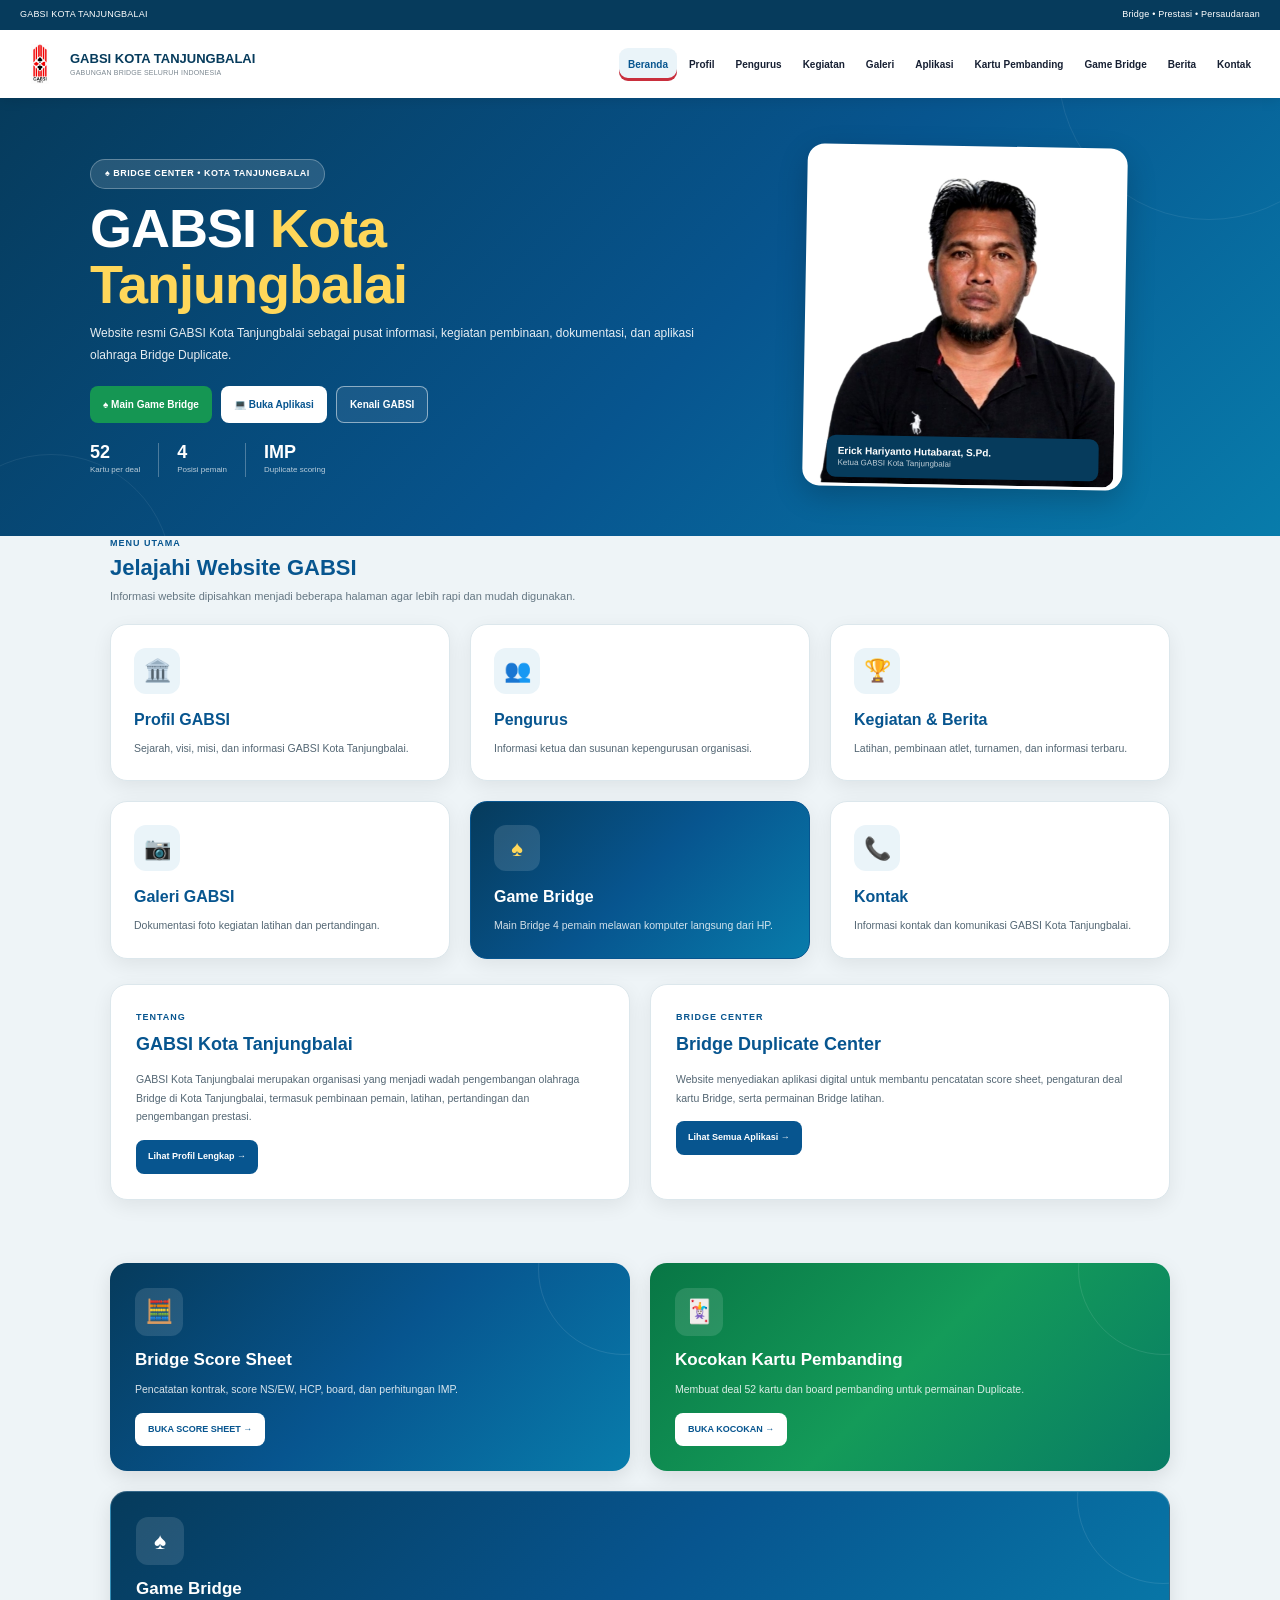
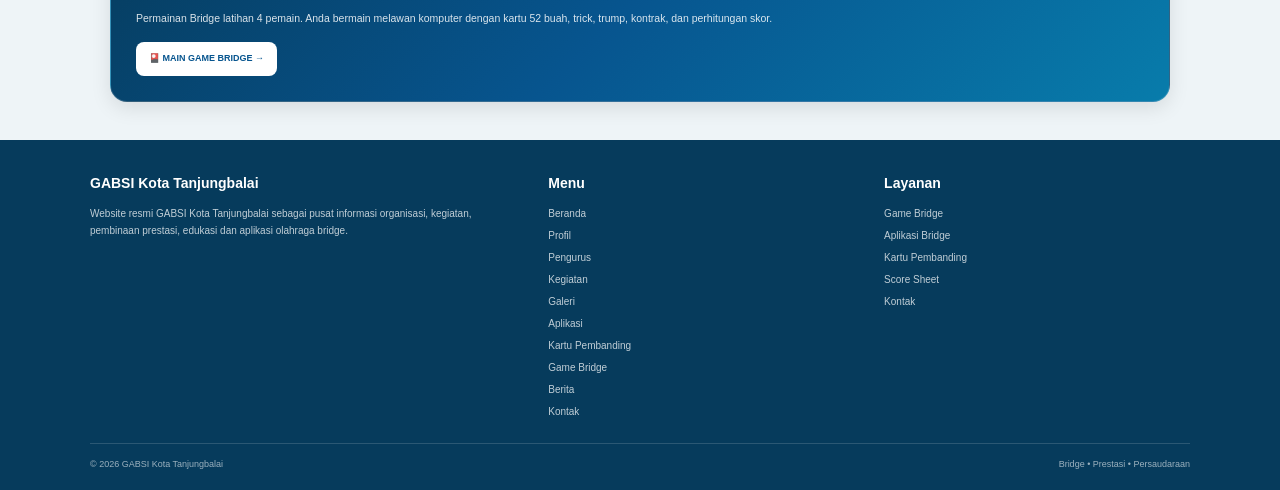
==== commit edb51313: "Update fmt.Println message from 'Hello' to 'Goodbye'" ====
--- a/index.html
+++ b/index.html
@@ -1,1644 +1,2153 @@
-<!DOCTYPE html>
+<!doctype html>
 <html lang="id">
+
 <head>
 
-<meta charset="UTF-8">
+<meta charset="utf-8">
 
 <meta name="viewport"
       content="width=device-width,initial-scale=1">
 
-<meta name="theme-color" content="#063b5c">
+<meta name="theme-color"
+      content="#063b5c">
 
 <meta name="description"
-      content="Website resmi GABSI Kota Tanjungbalai — Bridge Duplicate Center, informasi organisasi, kegiatan, score sheet, kocokan kartu dan Game Bridge.">
+      content="Website resmi GABSI Kota Tanjungbalai — Bridge Duplicate Center, informasi organisasi, kegiatan, score sheet, kartu pembanding dan Game Bridge.">
 
 <title>GABSI Kota Tanjungbalai</title>
 
-<link rel="icon" type="image/png" href="logo-gabsi.png">
-
-<!-- TEMPLATE VISUAL SERAGAM GABSI -->
-<link rel="stylesheet" href="gabsi-unified-theme.css">
+<link rel="icon"
+      type="image/png"
+      href="logo-gabsi.png">
+
 
 <style>
 
-/* =========================================================
-   INDEX — PENYESUAIAN VISUAL
-   Isi dan fungsi halaman lama dipertahankan
-   ========================================================= */
+/* =====================================================
+   DASAR
+   VISUAL MENGIKUTI profil.html
+===================================================== */
 
 *{
-    box-sizing:border-box;
+  box-sizing:border-box;
 }
 
 html{
-    scroll-behavior:smooth;
+  scroll-behavior:smooth;
 }
 
 body{
-    margin:0;
-    font-family:Arial,Helvetica,sans-serif;
-    background:#f3f7fa;
-    color:#203442;
-    line-height:1.6;
+  margin:0;
+  font-family:Arial,Helvetica,sans-serif;
+  background:#eef4f7;
+  color:#263746;
+  line-height:1.7;
 }
 
 a{
-    text-decoration:none;
-    color:inherit;
+  text-decoration:none;
+  color:inherit;
 }
 
 img{
-    max-width:100%;
-    display:block;
-}
+  max-width:100%;
+  display:block;
+}
+
+
+/* =====================================================
+   HEADER
+===================================================== */
+
+.site-header{
+  width:100%;
+  background:#ffffff;
+  box-shadow:0 2px 12px rgba(0,0,0,.10);
+  position:relative;
+  z-index:1000;
+}
+
+
+/* =====================================================
+   TOP LINE
+===================================================== */
+
+.top-line{
+  width:100%;
+  min-height:30px;
+
+  background:#063b5c;
+  color:#ffffff;
+
+  padding:6px 20px;
+
+  display:flex;
+  align-items:center;
+  justify-content:space-between;
+
+  font-size:9px;
+  letter-spacing:.2px;
+}
+
+
+/* =====================================================
+   HEADER MAIN
+===================================================== */
+
+.header-main{
+  width:100%;
+  min-height:68px;
+
+  padding:9px 20px;
+
+  display:flex;
+  align-items:center;
+
+  gap:20px;
+
+  background:#ffffff;
+}
+
+
+/* =====================================================
+   BRAND
+===================================================== */
+
+.brand{
+  display:flex;
+  align-items:center;
+
+  gap:10px;
+
+  text-decoration:none;
+
+  flex:0 0 auto;
+
+  min-width:0;
+
+  position:relative;
+}
+
+.brand::before,
+.brand::after{
+  display:none !important;
+  content:none !important;
+}
+
+.brand-logo{
+  width:40px;
+  height:40px;
+
+  min-width:40px;
+  min-height:40px;
+
+  max-width:40px;
+  max-height:40px;
+
+  display:flex;
+
+  align-items:center;
+  justify-content:center;
+
+  flex:0 0 40px;
+
+  overflow:hidden;
+
+  background:#ffffff;
+
+  border-radius:8px;
+
+  padding:0;
+  margin:0;
+}
+
+.brand-logo img{
+  display:block;
+
+  width:100%;
+  height:100%;
+
+  max-width:100%;
+  max-height:100%;
+
+  object-fit:contain;
+
+  margin:0;
+  padding:0;
+}
+
+.brand-text{
+  display:block;
+  min-width:0;
+}
+
+.brand-text strong{
+  display:block;
+
+  color:#063b5c;
+
+  font-size:13px;
+
+  line-height:1.2;
+
+  white-space:nowrap;
+}
+
+.brand-text small{
+  display:block;
+
+  color:#7b8790;
+
+  font-size:7px;
+
+  line-height:1.2;
+
+  margin-top:2px;
+
+  letter-spacing:.2px;
+
+  white-space:nowrap;
+}
+
+
+/* =====================================================
+   NAVIGASI
+===================================================== */
+
+.main-nav{
+  display:flex;
+
+  align-items:center;
+
+  justify-content:flex-end;
+
+  gap:3px;
+
+  flex:1;
+
+  min-width:0;
+
+  overflow-x:auto;
+
+  overflow-y:hidden;
+
+  white-space:nowrap;
+
+  scrollbar-width:none;
+}
+
+.main-nav::-webkit-scrollbar{
+  display:none;
+}
+
+.main-nav a{
+  display:inline-flex;
+
+  align-items:center;
+  justify-content:center;
+
+  flex:0 0 auto;
+
+  padding:8px 9px;
+
+  border-radius:9px;
+
+  text-decoration:none;
+
+  color:#172033;
+
+  font-size:10px;
+
+  font-weight:600;
+
+  white-space:nowrap;
+
+  transition:
+    background .2s ease,
+    color .2s ease,
+    box-shadow .2s ease;
+}
+
+.main-nav a:hover{
+  background:#eaf4f9;
+  color:#07558f;
+}
+
+.main-nav a.active{
+  background:#eaf4f9;
+
+  color:#07558f;
+
+  font-weight:700;
+
+  box-shadow:
+    inset 0 -3px 0 #c92f3d;
+}
+
+
+/* =====================================================
+   HERO
+   GAYA SAMA DENGAN profil.html
+===================================================== */
+
+.page-hero{
+  background:
+    linear-gradient(
+      135deg,
+      #063b5c 0%,
+      #07558f 55%,
+      #087cab 100%
+    );
+
+  color:#ffffff;
+
+  padding:48px 20px;
+
+  position:relative;
+
+  overflow:hidden;
+}
+
+.page-hero::before{
+  content:"";
+
+  position:absolute;
+
+  width:300px;
+  height:300px;
+
+  border-radius:50%;
+
+  border:1px solid rgba(255,255,255,.08);
+
+  top:-180px;
+  right:-80px;
+}
+
+.page-hero::after{
+  content:"";
+
+  position:absolute;
+
+  width:240px;
+  height:240px;
+
+  border-radius:50%;
+
+  border:1px solid rgba(255,255,255,.07);
+
+  bottom:-160px;
+  left:-70px;
+}
+
+.page-hero-inner{
+  max-width:1100px;
+
+  margin:auto;
+
+  position:relative;
+
+  z-index:2;
+
+  display:grid;
+
+  grid-template-columns:1.15fr .85fr;
+
+  align-items:center;
+
+  gap:40px;
+}
+
+
+/* =====================================================
+   HERO TEXT
+===================================================== */
+
+.hero-content{
+  min-width:0;
+}
+
+.hero-label{
+  display:inline-block;
+
+  background:rgba(255,255,255,.13);
+
+  border:1px solid rgba(255,255,255,.28);
+
+  padding:6px 14px;
+
+  border-radius:30px;
+
+  font-size:9px;
+
+  font-weight:bold;
+
+  letter-spacing:.5px;
+
+  margin-bottom:11px;
+}
+
+.page-hero h1{
+  font-size:clamp(34px,6vw,54px);
+
+  line-height:1.05;
+
+  margin:0 0 10px;
+
+  letter-spacing:-1px;
+}
+
+.page-hero h1 span{
+  color:#ffd75a;
+}
+
+.page-hero p{
+  max-width:680px;
+
+  margin:0 0 20px;
+
+  color:rgba(255,255,255,.90);
+
+  font-size:12px;
+
+  line-height:1.8;
+}
+
+
+/* =====================================================
+   HERO BUTTON
+===================================================== */
+
+.hero-buttons{
+  display:flex;
+
+  flex-wrap:wrap;
+
+  gap:9px;
+}
+
+.hero-button{
+  display:inline-flex;
+
+  align-items:center;
+
+  justify-content:center;
+
+  padding:9px 13px;
+
+  border-radius:8px;
+
+  font-size:10px;
+
+  font-weight:bold;
+
+  transition:.2s ease;
+}
+
+.hero-button:hover{
+  transform:translateY(-2px);
+}
+
+.hero-button.green{
+  background:#159653;
+  color:#ffffff;
+}
+
+.hero-button.white{
+  background:#ffffff;
+  color:#07558f;
+}
+
+.hero-button.outline{
+  border:1px solid rgba(255,255,255,.5);
+  color:#ffffff;
+  background:rgba(255,255,255,.08);
+}
+
+
+/* =====================================================
+   HERO FOTO
+===================================================== */
+
+.hero-photo{
+  display:flex;
+
+  justify-content:center;
+
+  align-items:center;
+}
+
+.photo-card{
+  width:min(320px,100%);
+
+  padding:9px;
+
+  background:#ffffff;
+
+  border-radius:17px;
+
+  box-shadow:
+    0 10px 30px rgba(0,0,0,.20);
+
+  transform:rotate(1deg);
+}
+
+.photo-card img{
+  width:100%;
+
+  height:330px;
+
+  object-fit:cover;
+
+  object-position:center top;
+
+  border-radius:11px;
+}
+
+.photo-caption{
+  background:#063b5c;
+
+  color:#ffffff;
+
+  border-radius:9px;
+
+  padding:9px 11px;
+
+  margin-top:-48px;
+
+  position:relative;
+
+  width:90%;
+
+  margin-left:auto;
+
+  margin-right:auto;
+}
+
+.photo-caption strong{
+  display:block;
+
+  font-size:10px;
+
+  line-height:1.3;
+}
+
+.photo-caption span{
+  display:block;
+
+  font-size:8px;
+
+  color:rgba(255,255,255,.75);
+
+  line-height:1.4;
+}
+
+
+/* =====================================================
+   HERO STATS
+===================================================== */
+
+.hero-stats{
+  display:flex;
+
+  gap:0;
+
+  margin-top:20px;
+}
+
+.stat{
+  padding:0 18px;
+
+  border-left:1px solid rgba(255,255,255,.28);
+}
+
+.stat:first-child{
+  padding-left:0;
+
+  border-left:0;
+}
+
+.stat strong{
+  display:block;
+
+  color:#ffffff;
+
+  font-size:18px;
+
+  line-height:1.1;
+}
+
+.stat span{
+  display:block;
+
+  color:rgba(255,255,255,.72);
+
+  font-size:8px;
+}
+
+
+/* =====================================================
+   CONTAINER
+===================================================== */
 
 .container{
-    width:min(1180px,94%);
-    margin:auto;
-}
-
-/* =========================================================
-   TOP BAR
-   ========================================================= */
-
-.topbar{
-    background:#052d46;
-    color:#dcecf4;
-    font-size:11px;
-    padding:7px 0;
-}
-
-.topbar-inner{
+  width:100%;
+
+  max-width:1100px;
+
+  margin:auto;
+
+  padding-left:20px;
+
+  padding-right:20px;
+}
+
+
+/* =====================================================
+   SECTION
+===================================================== */
+
+.section{
+  margin-bottom:25px;
+}
+
+.section:first-child{
+  padding-top:38px;
+}
+
+
+/* =====================================================
+   SECTION HEADER
+===================================================== */
+
+.section-heading{
+  margin-bottom:18px;
+}
+
+.section-label{
+  color:#07558f;
+
+  font-size:9px;
+
+  font-weight:bold;
+
+  letter-spacing:1px;
+
+  text-transform:uppercase;
+}
+
+.section-title{
+  color:#07558f;
+
+  font-size:22px;
+
+  line-height:1.25;
+
+  margin:3px 0 5px;
+}
+
+.section-desc{
+  color:#657783;
+
+  font-size:11px;
+
+  line-height:1.7;
+
+  margin:0;
+
+  max-width:760px;
+}
+
+
+/* =====================================================
+   QUICK MENU
+   CARD GAYA profil.html
+===================================================== */
+
+.quick-grid{
+  display:grid;
+
+  grid-template-columns:
+    repeat(3,1fr);
+
+  gap:20px;
+}
+
+.quick-card{
+  background:#ffffff;
+
+  border:1px solid #dce7ec;
+
+  border-radius:17px;
+
+  padding:23px;
+
+  min-height:150px;
+
+  box-shadow:
+    0 6px 20px rgba(0,0,0,.07);
+
+  position:relative;
+
+  overflow:hidden;
+
+  transition:.2s ease;
+}
+
+.quick-card::before{
+  content:"";
+
+  position:absolute;
+
+  top:0;
+  left:0;
+
+  width:100%;
+  height:4px;
+
+  background:
+    linear-gradient(
+      90deg,
+      #07558f,
+      #087cab
+    );
+
+  opacity:0;
+
+  transition:.2s ease;
+}
+
+.quick-card:hover{
+  transform:translateY(-3px);
+
+  box-shadow:
+    0 10px 26px rgba(0,0,0,.10);
+}
+
+.quick-card:hover::before{
+  opacity:1;
+}
+
+.quick-icon{
+  width:46px;
+  height:46px;
+
+  display:flex;
+
+  align-items:center;
+  justify-content:center;
+
+  background:#eaf4f9;
+
+  color:#07558f;
+
+  border-radius:12px;
+
+  font-size:22px;
+
+  margin-bottom:12px;
+}
+
+.quick-card h3{
+  color:#07558f;
+
+  font-size:16px;
+
+  margin:0 0 6px;
+}
+
+.quick-card p{
+  color:#536673;
+
+  font-size:10.5px;
+
+  line-height:1.75;
+
+  margin:0;
+}
+
+.quick-card.game{
+  background:
+    linear-gradient(
+      135deg,
+      #063b5c,
+      #07558f,
+      #087cab
+    );
+
+  border-color:#07558f;
+}
+
+.quick-card.game .quick-icon{
+  background:rgba(255,255,255,.13);
+
+  color:#ffd75a;
+}
+
+.quick-card.game h3{
+  color:#ffffff;
+}
+
+.quick-card.game p{
+  color:rgba(255,255,255,.82);
+}
+
+
+/* =====================================================
+   ABOUT
+===================================================== */
+
+.about-grid{
+  display:grid;
+
+  grid-template-columns:1fr 1fr;
+
+  gap:20px;
+}
+
+.about-card{
+  background:#ffffff;
+
+  border:1px solid #dce7ec;
+
+  border-radius:17px;
+
+  padding:25px;
+
+  box-shadow:
+    0 6px 20px rgba(0,0,0,.07);
+}
+
+.about-card .small{
+  color:#07558f;
+
+  font-size:9px;
+
+  font-weight:bold;
+
+  letter-spacing:1px;
+
+  text-transform:uppercase;
+}
+
+.about-card h3{
+  color:#07558f;
+
+  font-size:18px;
+
+  margin:4px 0 10px;
+}
+
+.about-card p{
+  color:#536673;
+
+  font-size:10.5px;
+
+  line-height:1.8;
+
+  margin:0 0 14px;
+}
+
+.about-btn{
+  display:inline-block;
+
+  background:#07558f;
+
+  color:#ffffff;
+
+  padding:9px 12px;
+
+  border-radius:8px;
+
+  font-size:9px;
+
+  font-weight:bold;
+
+  transition:.2s ease;
+}
+
+.about-btn:hover{
+  background:#063b5c;
+
+  transform:translateY(-1px);
+}
+
+
+/* =====================================================
+   APPLICATION
+   GAYA CARD PROFIL
+===================================================== */
+
+.apps-section{
+  padding-top:38px;
+
+  padding-bottom:38px;
+
+  background:#eef4f7;
+}
+
+.apps-grid{
+  display:grid;
+
+  grid-template-columns:1fr 1fr;
+
+  gap:20px;
+}
+
+.app-card{
+  border-radius:17px;
+
+  padding:25px;
+
+  color:#ffffff;
+
+  min-height:185px;
+
+  display:flex;
+
+  flex-direction:column;
+
+  justify-content:space-between;
+
+  box-shadow:
+    0 6px 20px rgba(0,0,0,.10);
+
+  position:relative;
+
+  overflow:hidden;
+}
+
+.app-card::before{
+  content:"";
+
+  position:absolute;
+
+  width:170px;
+  height:170px;
+
+  right:-80px;
+  top:-80px;
+
+  border-radius:50%;
+
+  border:1px solid rgba(255,255,255,.10);
+}
+
+.app-card.blue{
+  background:
+    linear-gradient(
+      135deg,
+      #063b5c,
+      #07558f,
+      #087cab
+    );
+}
+
+.app-card.green{
+  background:
+    linear-gradient(
+      135deg,
+      #087645,
+      #149b59,
+      #087c65
+    );
+}
+
+.app-card.game{
+  grid-column:1 / -1;
+
+  min-height:205px;
+
+  background:
+    linear-gradient(
+      135deg,
+      #063b5c,
+      #07558f,
+      #087cab
+    );
+
+  border:1px solid rgba(255,255,255,.18);
+}
+
+.app-content{
+  position:relative;
+
+  z-index:2;
+}
+
+.app-icon{
+  width:48px;
+  height:48px;
+
+  display:flex;
+
+  align-items:center;
+  justify-content:center;
+
+  border-radius:12px;
+
+  background:rgba(255,255,255,.12);
+
+  font-size:23px;
+
+  margin-bottom:10px;
+}
+
+.app-card h3{
+  margin:0 0 5px;
+
+  font-size:17px;
+}
+
+.app-card p{
+  margin:0;
+
+  color:rgba(255,255,255,.85);
+
+  font-size:10.5px;
+
+  line-height:1.75;
+
+  max-width:680px;
+}
+
+.app-button{
+  align-self:flex-start;
+
+  display:inline-block;
+
+  margin-top:15px;
+
+  background:#ffffff;
+
+  color:#07558f;
+
+  padding:9px 13px;
+
+  border-radius:8px;
+
+  font-size:9px;
+
+  font-weight:bold;
+
+  position:relative;
+
+  z-index:3;
+
+  transition:.2s ease;
+}
+
+.app-button:hover{
+  transform:translateY(-2px);
+
+  box-shadow:
+    0 5px 14px rgba(0,0,0,.15);
+}
+
+
+/* =====================================================
+   FOOTER
+   SAMA DENGAN profil.html
+===================================================== */
+
+.footer{
+  background:#063b5c;
+
+  color:#ffffff;
+
+  padding:32px 20px 18px;
+}
+
+.footer-inner{
+  max-width:1100px;
+
+  margin:auto;
+
+  display:grid;
+
+  grid-template-columns:1.4fr 1fr 1fr;
+
+  gap:30px;
+}
+
+.footer h3{
+  font-size:14px;
+
+  margin:0 0 9px;
+}
+
+.footer p{
+  color:rgba(255,255,255,.75);
+
+  font-size:10px;
+
+  line-height:1.7;
+
+  margin:0;
+}
+
+.footer-links{
+  display:flex;
+
+  flex-direction:column;
+
+  gap:5px;
+}
+
+.footer-links a{
+  color:rgba(255,255,255,.75);
+
+  text-decoration:none;
+
+  font-size:10px;
+
+  transition:.2s ease;
+}
+
+.footer-links a:hover{
+  color:#ffffff;
+
+  transform:translateX(2px);
+}
+
+.footer-bottom{
+  max-width:1100px;
+
+  margin:23px auto 0;
+
+  padding-top:13px;
+
+  border-top:1px solid rgba(255,255,255,.15);
+
+  display:flex;
+
+  justify-content:space-between;
+
+  color:rgba(255,255,255,.6);
+
+  font-size:9px;
+}
+
+
+/* =====================================================
+   RESPONSIVE
+===================================================== */
+
+@media(max-width:1100px){
+
+  .header-main{
+    gap:10px;
+  }
+
+  .main-nav{
+    justify-content:flex-start;
+  }
+
+  .main-nav a{
+    padding:8px 8px;
+  }
+
+}
+
+
+@media(max-width:900px){
+
+  .page-hero-inner{
+    grid-template-columns:1fr;
+
+    text-align:center;
+
+    gap:25px;
+  }
+
+  .hero-content{
     display:flex;
-    justify-content:space-between;
+
+    flex-direction:column;
+
     align-items:center;
-    gap:10px;
-}
-
-/* =========================================================
-   NAVBAR
-   ========================================================= */
-
-.navbar{
-    background:rgba(255,255,255,.97);
-    border-bottom:1px solid #dce7ed;
-    position:sticky;
-    top:0;
-    z-index:999;
-    box-shadow:0 4px 20px rgba(6,59,92,.08);
-    backdrop-filter:blur(10px);
-}
-
-.nav-inner{
-    min-height:70px;
-    display:flex;
-    align-items:center;
-    justify-content:space-between;
-    gap:20px;
-}
-
-.brand{
-    display:flex;
-    align-items:center;
-    gap:11px;
-    min-width:0;
-}
-
-.brand img{
-    width:43px;
-    height:43px;
-    border-radius:10px;
-    object-fit:contain;
-}
-
-.brand-text{
-    min-width:0;
-}
-
-.brand-text strong{
-    display:block;
-    color:#063b5c;
-    font-size:15px;
-    font-weight:800;
-    white-space:nowrap;
-}
-
-.brand-text span{
-    display:block;
-    color:#80929d;
+  }
+
+  .page-hero p{
+    margin-left:auto;
+    margin-right:auto;
+  }
+
+  .hero-photo{
+    order:-1;
+  }
+
+  .photo-card{
+    width:260px;
+  }
+
+  .photo-card img{
+    height:280px;
+  }
+
+  .quick-grid{
+    grid-template-columns:1fr 1fr;
+  }
+
+  .apps-grid{
+    grid-template-columns:1fr;
+  }
+
+  .app-card.game{
+    grid-column:auto;
+  }
+
+}
+
+
+@media(max-width:800px){
+
+  .about-grid{
+    grid-template-columns:1fr;
+  }
+
+}
+
+
+@media(max-width:700px){
+
+  .top-line{
+    padding:6px 10px;
+
+    font-size:7px;
+
+    gap:8px;
+  }
+
+  .header-main{
+    min-height:58px;
+
+    padding:7px 10px;
+
+    gap:8px;
+  }
+
+  .brand-logo{
+    width:36px;
+    height:36px;
+
+    min-width:36px;
+    min-height:36px;
+
+    max-width:36px;
+    max-height:36px;
+
+    flex-basis:36px;
+  }
+
+  .brand-text strong{
+    font-size:10px;
+  }
+
+  .brand-text small{
+    font-size:5px;
+  }
+
+  .main-nav{
+    flex:1;
+
+    gap:2px;
+
+    overflow-x:auto;
+  }
+
+  .main-nav a{
     font-size:8px;
-    letter-spacing:.5px;
-    white-space:nowrap;
-}
-
-/* NAVIGASI */
-
-.nav-links{
-    display:flex;
-    align-items:center;
-    gap:3px;
-}
-
-.nav-links a{
-    color:#263b48;
-    font-size:12px;
-    font-weight:700;
-    padding:9px 11px;
-    border-radius:9px;
-    transition:.2s ease;
-}
-
-.nav-links a:hover,
-.nav-links a.active{
-    background:#eaf4fa;
-    color:#075b87;
-}
-
-/* MENU MOBILE */
-
-.menu-btn{
-    display:none;
-    border:0;
-    background:#edf5f9;
-    color:#063b5c;
+
+    padding:7px 8px;
+  }
+
+  .page-hero{
+    padding:32px 15px;
+  }
+
+  .page-hero h1{
+    font-size:30px;
+  }
+
+  .page-hero p{
+    font-size:10px;
+  }
+
+  .hero-buttons{
+    justify-content:center;
+  }
+
+  .hero-button{
+    font-size:9px;
+
+    padding:8px 10px;
+  }
+
+  .hero-stats{
+    justify-content:center;
+  }
+
+  .stat{
+    padding:0 10px;
+  }
+
+  .stat strong{
+    font-size:16px;
+  }
+
+  .stat span{
+    font-size:7px;
+  }
+
+  .container{
+    padding-left:12px;
+
+    padding-right:12px;
+  }
+
+  .section:first-child{
+    padding-top:25px;
+  }
+
+  .quick-grid{
+    grid-template-columns:1fr 1fr;
+
+    gap:12px;
+  }
+
+  .quick-card{
+    padding:18px;
+
+    min-height:145px;
+  }
+
+  .quick-icon{
     width:40px;
     height:40px;
-    border-radius:9px;
-    font-size:21px;
-    cursor:pointer;
-}
-
-/* =========================================================
-   HERO
-   ========================================================= */
-
-.hero{
-    background:
-        radial-gradient(
-            circle at 85% 20%,
-            rgba(255,255,255,.12),
-            transparent 28%
-        ),
-        linear-gradient(
-            120deg,
-            #053d5e 0%,
-            #075e83 48%,
-            #087c98 100%
-        );
-    color:#fff;
-    overflow:hidden;
-    position:relative;
-}
-
-.hero::after{
-    content:"";
-    position:absolute;
-    width:420px;
-    height:420px;
-    right:-180px;
-    bottom:-230px;
-    border:70px solid rgba(255,255,255,.035);
-    border-radius:50%;
-    pointer-events:none;
-}
-
-.hero-inner{
-    min-height:430px;
-    display:grid;
-    grid-template-columns:1.15fr .85fr;
-    align-items:center;
-    gap:45px;
-    padding:45px 0;
-    position:relative;
-    z-index:1;
-}
-
-.hero-badge{
-    display:inline-flex;
-    align-items:center;
-    border:1px solid rgba(255,255,255,.3);
-    background:rgba(255,255,255,.09);
-    padding:7px 12px;
-    border-radius:30px;
-    font-size:10px;
-    font-weight:800;
-    letter-spacing:.5px;
-    margin-bottom:13px;
-}
-
-.hero h1{
-    margin:0;
-    font-size:clamp(36px,6vw,62px);
-    line-height:1.02;
-    letter-spacing:-1.8px;
-}
-
-.hero h1 span{
-    color:#ffd84d;
-}
-
-.hero-description{
-    max-width:610px;
-    margin:14px 0 21px;
-    color:#e1f1f7;
-    font-size:14px;
-}
-
-.hero-buttons{
-    display:flex;
-    flex-wrap:wrap;
-    gap:10px;
-}
-
-.btn{
-    display:inline-flex;
-    align-items:center;
-    justify-content:center;
-    gap:6px;
-    padding:11px 17px;
-    border-radius:9px;
-    font-size:12px;
-    font-weight:800;
-    transition:.2s ease;
-}
-
-.btn:hover{
-    transform:translateY(-2px);
-}
-
-.btn-white{
-    background:#fff;
-    color:#074668;
-    box-shadow:0 5px 15px rgba(0,0,0,.12);
-}
-
-.btn-outline{
-    border:1px solid rgba(255,255,255,.55);
-    color:#fff;
-    background:rgba(255,255,255,.06);
-}
-
-.btn-green{
-    background:#159653;
-    color:#fff;
-    box-shadow:0 5px 15px rgba(0,0,0,.13);
-}
-
-.btn-blue{
-    background:#07547b;
-    color:#fff;
-}
-
-.hero-stats{
-    display:flex;
-    margin-top:24px;
-    gap:0;
-}
-
-.stat{
-    padding:0 22px;
-    border-left:1px solid rgba(255,255,255,.28);
-}
-
-.stat:first-child{
-    padding-left:0;
-    border-left:0;
-}
-
-.stat strong{
-    display:block;
-    font-size:21px;
-    line-height:1.1;
-}
-
-.stat span{
-    font-size:10px;
-    color:#d2e9f1;
-}
-
-/* FOTO */
-
-.hero-photo{
-    display:flex;
-    justify-content:center;
-}
-
-.photo-card{
-    width:min(350px,100%);
-    padding:10px;
-    background:#fff;
-    border-radius:22px;
-    transform:rotate(1.5deg);
-    box-shadow:0 18px 42px rgba(0,0,0,.25);
-}
-
-.photo-card img{
+
+    font-size:19px;
+  }
+
+  .quick-card h3{
+    font-size:13px;
+  }
+
+  .quick-card p{
+    font-size:9px;
+  }
+
+  .about-card{
+    padding:20px;
+  }
+
+  .app-card{
+    padding:20px;
+
+    min-height:175px;
+  }
+
+  .app-card.game{
+    min-height:195px;
+  }
+
+  .footer{
+    padding:27px 15px 15px;
+  }
+
+  .footer-inner{
+    grid-template-columns:1fr 1fr;
+
+    gap:20px;
+  }
+
+  .footer-inner > div:first-child{
+    grid-column:1 / -1;
+  }
+
+  .footer-bottom{
+    flex-direction:column;
+
+    gap:5px;
+  }
+
+}
+
+
+@media(max-width:380px){
+
+  .brand-text{
+    display:none;
+  }
+
+  .header-main{
+    gap:5px;
+  }
+
+  .main-nav a{
+    font-size:7px;
+
+    padding:6px 7px;
+  }
+
+  .page-hero h1{
+    font-size:26px;
+  }
+
+  .quick-grid{
+    grid-template-columns:1fr;
+  }
+
+  .hero-buttons{
     width:100%;
-    height:360px;
-    object-fit:cover;
-    object-position:center top;
-    border-radius:15px;
-}
-
-.photo-caption{
-    background:#062d45;
-    color:#fff;
-    border-radius:11px;
-    padding:9px 12px;
-    margin-top:-54px;
-    position:relative;
-    width:90%;
-    margin-left:auto;
-    margin-right:auto;
-}
-
-.photo-caption strong{
-    display:block;
-    font-size:11px;
-}
-
-.photo-caption span{
-    display:block;
-    font-size:9px;
-    color:#a9c4d1;
-}
-
-/* =========================================================
-   SECTION
-   ========================================================= */
-
-.section{
-    padding:50px 0;
-}
-
-.section-label{
-    color:#08749c;
-    font-size:9px;
-    font-weight:800;
-    letter-spacing:1.2px;
-    text-transform:uppercase;
-}
-
-.section-title{
-    margin:3px 0 5px;
-    color:#203442;
-    font-size:27px;
-    line-height:1.2;
-}
-
-.section-desc{
-    margin:0;
-    color:#70818b;
-    font-size:13px;
-    max-width:700px;
-}
-
-/* =========================================================
-   QUICK MENU
-   ========================================================= */
-
-.quick-grid{
-    display:grid;
-    grid-template-columns:repeat(3,1fr);
-    gap:15px;
-    margin-top:23px;
-}
-
-.quick-card{
-    background:#fff;
-    border:1px solid #e0e9ee;
-    border-radius:16px;
-    padding:21px 18px;
-    min-height:132px;
-    box-shadow:0 8px 25px rgba(20,55,75,.065);
-    transition:.22s ease;
-    position:relative;
-    overflow:hidden;
-}
-
-.quick-card::before{
-    content:"";
-    position:absolute;
-    left:0;
-    top:0;
-    width:4px;
-    height:100%;
-    background:#0a6ea8;
-    opacity:0;
-    transition:.2s;
-}
-
-.quick-card:hover{
-    transform:translateY(-4px);
-    box-shadow:0 14px 32px rgba(20,55,75,.12);
-}
-
-.quick-card:hover::before{
-    opacity:1;
-}
-
-.quick-icon{
-    font-size:25px;
-    margin-bottom:7px;
-}
-
-.quick-card h3{
-    margin:0 0 4px;
-    font-size:15px;
-    color:#203442;
-}
-
-.quick-card p{
-    margin:0;
-    color:#778892;
-    font-size:11px;
-    line-height:1.5;
-}
-
-.quick-card.game{
-    border:2px solid #168c50;
-    background:linear-gradient(135deg,#ffffff,#f0fff7);
-}
-
-.quick-card.game h3{
-    color:#087c47;
-}
-
-/* =========================================================
-   ABOUT
-   ========================================================= */
-
-.about-grid{
-    display:grid;
-    grid-template-columns:1fr 1fr;
-    gap:16px;
-    margin-top:22px;
-}
-
-.about-card{
-    background:#fff;
-    border:1px solid #e0e8ec;
-    border-radius:17px;
-    padding:23px;
-    box-shadow:0 8px 25px rgba(20,55,75,.06);
-}
-
-.about-card .small{
-    color:#0a7398;
-    font-size:9px;
-    font-weight:800;
-    letter-spacing:1px;
-    text-transform:uppercase;
-}
-
-.about-card h3{
-    margin:3px 0 10px;
-    font-size:16px;
-    color:#203442;
-}
-
-.about-card p{
-    color:#687a84;
-    font-size:12px;
-    margin:0 0 14px;
-}
-
-.about-btn{
-    display:inline-block;
-    background:#075078;
-    color:#fff;
-    padding:10px 13px;
-    border-radius:8px;
-    font-size:11px;
-    font-weight:800;
-    transition:.2s;
-}
-
-.about-btn:hover{
-    background:#063b5c;
-    transform:translateY(-1px);
-}
-
-/* =========================================================
-   APPLICATION
-   ========================================================= */
-
-.apps-section{
-    background:#f7fafc;
-    border-top:1px solid #e5edf1;
-    border-bottom:1px solid #e5edf1;
-}
-
-.apps-grid{
-    display:grid;
-    grid-template-columns:repeat(2,1fr);
-    gap:15px;
-    margin-top:5px;
-}
-
-.app-card{
-    border-radius:17px;
-    padding:23px;
-    color:#fff;
-    min-height:175px;
-    display:flex;
-    flex-direction:column;
-    justify-content:space-between;
-    box-shadow:0 9px 25px rgba(0,0,0,.10);
-    position:relative;
-    overflow:hidden;
-}
-
-.app-card::before{
-    content:"";
-    position:absolute;
-    width:150px;
-    height:150px;
-    right:-70px;
-    top:-70px;
-    border-radius:50%;
-    background:rgba(255,255,255,.07);
-}
-
-.app-card.blue{
-    background:linear-gradient(135deg,#0879c0,#075b8d);
-}
-
-.app-card.green{
-    background:linear-gradient(135deg,#149b59,#087645);
-}
-
-.app-card.game{
-    grid-column:1/-1;
-    min-height:205px;
-    background:
-        linear-gradient(
-            135deg,
-            #073a5b 0%,
-            #076a72 48%,
-            #159453 100%
-        );
-    border:2px solid rgba(255,255,255,.25);
-}
-
-.app-card.game::after{
-    content:"♠ ♥ ♦ ♣";
-    position:absolute;
-    right:20px;
-    bottom:-20px;
-    font-size:80px;
-    letter-spacing:7px;
-    color:rgba(255,255,255,.08);
-    transform:rotate(-8deg);
-    pointer-events:none;
-}
-
-.app-content{
-    position:relative;
-    z-index:2;
-}
-
-.app-icon{
-    font-size:26px;
-    margin-bottom:5px;
-}
-
-.app-card h3{
-    margin:0 0 5px;
-    font-size:16px;
-}
-
-.app-card p{
-    margin:0;
-    color:rgba(255,255,255,.85);
-    font-size:11px;
-    max-width:650px;
-}
-
-.app-button{
-    align-self:flex-start;
-    display:inline-block;
-    margin-top:15px;
-    background:#fff;
-    color:#06486b;
-    padding:9px 13px;
-    border-radius:8px;
-    font-size:10px;
-    font-weight:800;
-    position:relative;
-    z-index:3;
-    transition:.2s;
-}
-
-.app-button:hover{
-    transform:translateY(-2px);
-    box-shadow:0 5px 14px rgba(0,0,0,.15);
-}
-
-.game .app-button{
-    color:#087345;
-}
-
-/* =========================================================
-   FOOTER
-   ========================================================= */
-
-.footer{
-    background:#052d46;
-    color:#fff;
-    margin-top:20px;
-}
-
-.footer-main{
-    padding:34px 0;
-    display:grid;
-    grid-template-columns:1.5fr 1fr 1fr;
-    gap:30px;
-}
-
-.footer h3{
-    margin:0 0 8px;
-    font-size:16px;
-}
-
-.footer h4{
-    margin:0 0 8px;
-    font-size:12px;
-}
-
-.footer p,
-.footer a{
-    color:#b9d0dc;
-    font-size:10px;
-}
-
-.footer a{
-    display:block;
-    margin:4px 0;
-    transition:.2s;
-}
-
-.footer a:hover{
-    color:#fff;
-    transform:translateX(2px);
-}
-
-.footer-bottom{
-    border-top:1px solid rgba(255,255,255,.1);
-    padding:11px 0;
-    font-size:9px;
-    color:#88aab9;
-    display:flex;
-    justify-content:space-between;
-}
-
-/* =========================================================
-   TABLET / HP
-   ========================================================= */
-
-@media(max-width:850px){
-
-    .nav-links{
-        display:none;
-        position:absolute;
-        top:70px;
-        left:0;
-        right:0;
-        background:#fff;
-        border-bottom:1px solid #dce7ed;
-        box-shadow:0 8px 20px rgba(0,0,0,.10);
-        padding:10px;
-        flex-direction:column;
-        align-items:stretch;
-    }
-
-    .nav-links.show{
-        display:flex;
-    }
-
-    .nav-links a{
-        padding:11px 13px;
-    }
-
-    .menu-btn{
-        display:block;
-    }
-
-    .hero-inner{
-        grid-template-columns:1fr;
-        padding:34px 0 40px;
-        gap:28px;
-    }
-
-    .hero-photo{
-        order:-1;
-    }
-
-    .photo-card{
-        width:260px;
-    }
-
-    .photo-card img{
-        height:290px;
-    }
-
-    .quick-grid{
-        grid-template-columns:repeat(2,1fr);
-    }
-
-    .apps-grid{
-        grid-template-columns:1fr;
-    }
-
-    .app-card.game{
-        grid-column:auto;
-    }
-
-    .footer-main{
-        grid-template-columns:1fr 1fr;
-    }
-
-}
-
-/* =========================================================
-   HP KECIL
-   ========================================================= */
-
-@media(max-width:520px){
-
-    .container{
-        width:92%;
-    }
-
-    .topbar{
-        font-size:8px;
-    }
-
-    .topbar-inner{
-        gap:5px;
-    }
-
-    .topbar-inner span:last-child{
-        display:none;
-    }
-
-    .nav-inner{
-        min-height:60px;
-    }
-
-    .brand img{
-        width:35px;
-        height:35px;
-    }
-
-    .brand-text strong{
-        font-size:11px;
-    }
-
-    .brand-text span{
-        font-size:7px;
-    }
-
-    .nav-links{
-        top:60px;
-    }
-
-    .hero-inner{
-        padding:27px 0 32px;
-    }
-
-    .hero h1{
-        font-size:38px;
-    }
-
-    .hero-description{
-        font-size:12px;
-    }
-
-    .hero-buttons{
-        display:grid;
-        grid-template-columns:1fr 1fr;
-    }
-
-    .btn{
-        width:100%;
-        padding:10px 8px;
-        font-size:10px;
-    }
-
-    .hero-stats{
-        justify-content:space-between;
-    }
-
-    .stat{
-        padding:0 10px;
-    }
-
-    .stat strong{
-        font-size:17px;
-    }
-
-    .stat span{
-        font-size:8px;
-    }
-
-    .quick-grid{
-        grid-template-columns:repeat(2,1fr);
-        gap:10px;
-    }
-
-    .quick-card{
-        padding:15px 13px;
-        min-height:125px;
-        border-radius:13px;
-    }
-
-    .quick-icon{
-        font-size:22px;
-    }
-
-    .quick-card h3{
-        font-size:13px;
-    }
-
-    .quick-card p{
-        font-size:9px;
-    }
-
-    .about-grid{
-        grid-template-columns:1fr;
-    }
-
-    .section{
-        padding:36px 0;
-    }
-
-    .section-title{
-        font-size:22px;
-    }
-
-    .section-desc{
-        font-size:11px;
-    }
-
-    .app-card{
-        padding:18px;
-        min-height:165px;
-    }
-
-    .app-card.game{
-        min-height:190px;
-    }
-
-    .app-card h3{
-        font-size:15px;
-    }
-
-    .app-card p{
-        font-size:10px;
-    }
-
-    .footer-main{
-        grid-template-columns:1fr 1fr;
-        gap:20px;
-    }
-
-    .footer-main>div:first-child{
-        grid-column:1/-1;
-    }
-
-    .footer-bottom{
-        flex-direction:column;
-        gap:4px;
-    }
-
-}
+  }
+
+  .hero-button{
+    flex:1;
+  }
+
+}
+
+
+/* =====================================================
+   AKHIR RESPONSIVE
+===================================================== */
 
 </style>
 
 </head>
 
+
 <body>
 
+
 <!-- =====================================================
-     TOP BAR
-     ===================================================== -->
-
-<div class="topbar">
-
-    <div class="container topbar-inner">
-
-        <span>
-            GABSI Kota Tanjungbalai
-        </span>
-
-        <span>
-            Sportivitas • Persahabatan • Prestasi • Edukasi
-        </span>
-
-    </div>
-
-</div>
-
-
-<!-- =====================================================
-     NAVBAR
-     ===================================================== -->
-
-<nav class="navbar">
-
-    <div class="container nav-inner">
-
-        <a href="index.html" class="brand">
-
-            <img src="logo-gabsi.png"
-                 alt="Logo GABSI Kota Tanjungbalai">
-
-            <div class="brand-text">
-
-                <strong>
-                    GABSI KOTA TANJUNGBALAI
-                </strong>
-
-                <span>
-                    GABUNGAN BRIDGE SELURUH INDONESIA
-                </span>
-
-            </div>
-
-        </a>
-
-
-        <button
-            class="menu-btn"
-            onclick="toggleMenu()"
-            aria-label="Buka menu">
-
-            ☰
-
-        </button>
-
-
-        <div class="nav-links" id="navLinks">
-
-            <a href="index.html"
-               class="active">
-                Beranda
-            </a>
-
-            <a href="profil.html">
-                Profil
-            </a>
-
-            <a href="pengurus.html">
-                Pengurus
-            </a>
-
-            <a href="kegiatan.html">
-                Kegiatan
-            </a>
-
-            <a href="galeri.html">
-                Galeri
-            </a>
-
-            <a href="aplikasi.html">
-                Aplikasi
-            </a>
-
-            <a href="game-bridge-gabsi.html">
-                ♠ Game Bridge
-            </a>
-
-            <a href="berita.html">
-                Berita
-            </a>
-
-            <a href="kontak.html">
-                Kontak
-            </a>
-
-        </div>
-
-    </div>
-
-</nav>
+     HEADER
+===================================================== -->
+
+<header class="site-header">
+
+  <div class="top-line">
+
+    <span>
+      GABSI KOTA TANJUNGBALAI
+    </span>
+
+    <span>
+      Bridge • Prestasi • Persaudaraan
+    </span>
+
+  </div>
+
+
+  <div class="header-main">
+
+
+    <a href="index.html"
+       class="brand">
+
+      <div class="brand-logo">
+
+        <img
+          src="logo-gabsi.png"
+          alt="Logo GABSI Kota Tanjungbalai">
+
+      </div>
+
+
+      <div class="brand-text">
+
+        <strong>
+          GABSI KOTA TANJUNGBALAI
+        </strong>
+
+        <small>
+          GABUNGAN BRIDGE SELURUH INDONESIA
+        </small>
+
+      </div>
+
+    </a>
+
+
+    <nav class="main-nav">
+
+      <a href="index.html"
+         class="active">
+        Beranda
+      </a>
+
+      <a href="profil.html">
+        Profil
+      </a>
+
+      <a href="pengurus.html">
+        Pengurus
+      </a>
+
+      <a href="kegiatan.html">
+        Kegiatan
+      </a>
+
+      <a href="galeri.html">
+        Galeri
+      </a>
+
+      <a href="aplikasi.html">
+        Aplikasi
+      </a>
+
+      <a href="kocokan-kartu.html">
+        Kartu Pembanding
+      </a>
+
+      <a href="game-bridge-gabsi.html">
+        Game Bridge
+      </a>
+
+      <a href="berita.html">
+        Berita
+      </a>
+
+      <a href="kontak.html">
+        Kontak
+      </a>
+
+    </nav>
+
+  </div>
+
+</header>
 
 
 <!-- =====================================================
      HERO
-     ===================================================== -->
-
-<section class="hero">
-
-    <div class="container hero-inner">
-
-        <div class="hero-content">
-
-            <div class="hero-badge">
-                ♠ BRIDGE CENTER • KOTA TANJUNGBALAI
-            </div>
-
-            <h1>
-                GABSI<br>
-                <span>Kota Tanjungbalai</span>
-            </h1>
-
-            <p class="hero-description">
-
-                Website resmi GABSI Kota Tanjungbalai sebagai pusat
-                informasi, kegiatan pembinaan, dokumentasi,
-                dan aplikasi olahraga Bridge Duplicate.
-
-            </p>
-
-            <div class="hero-buttons">
-
-                <a href="game-bridge-gabsi.html"
-                   class="btn btn-green">
-
-                    ♠ Main Game Bridge
-
-                </a>
-
-                <a href="aplikasi.html"
-                   class="btn btn-white">
-
-                    💻 Buka Aplikasi
-
-                </a>
-
-                <a href="profil.html"
-                   class="btn btn-outline">
-
-                    Kenali GABSI
-
-                </a>
-
-            </div>
-
-
-            <div class="hero-stats">
-
-                <div class="stat">
-
-                    <strong>52</strong>
-
-                    <span>
-                        Kartu per deal
-                    </span>
-
-                </div>
-
-
-                <div class="stat">
-
-                    <strong>4</strong>
-
-                    <span>
-                        Posisi pemain
-                    </span>
-
-                </div>
-
-
-                <div class="stat">
-
-                    <strong>IMP</strong>
-
-                    <span>
-                        Duplicate scoring
-                    </span>
-
-                </div>
-
-            </div>
+===================================================== -->
+
+<section class="page-hero">
+
+  <div class="page-hero-inner">
+
+
+    <div class="hero-content">
+
+      <div class="hero-label">
+        ♠ BRIDGE CENTER • KOTA TANJUNGBALAI
+      </div>
+
+
+      <h1>
+        GABSI <span>Kota Tanjungbalai</span>
+      </h1>
+
+
+      <p>
+        Website resmi GABSI Kota Tanjungbalai sebagai pusat
+        informasi, kegiatan pembinaan, dokumentasi,
+        dan aplikasi olahraga Bridge Duplicate.
+      </p>
+
+
+      <div class="hero-buttons">
+
+        <a href="game-bridge-gabsi.html"
+           class="hero-button green">
+
+          ♠ Main Game Bridge
+
+        </a>
+
+
+        <a href="aplikasi.html"
+           class="hero-button white">
+
+          💻 Buka Aplikasi
+
+        </a>
+
+
+        <a href="profil.html"
+           class="hero-button outline">
+
+          Kenali GABSI
+
+        </a>
+
+      </div>
+
+
+      <div class="hero-stats">
+
+        <div class="stat">
+
+          <strong>
+            52
+          </strong>
+
+          <span>
+            Kartu per deal
+          </span>
 
         </div>
 
 
-        <div class="hero-photo">
-
-            <div class="photo-card">
-
-                <img
-                    src="ketua-gabsi.jpg"
-                    alt="Ketua GABSI Kota Tanjungbalai">
-
-                <div class="photo-caption">
-
-                    <strong>
-                        Erick Hariyanto Hutabarat, S.Pd.
-                    </strong>
-
-                    <span>
-                        Ketua GABSI Kota Tanjungbalai
-                    </span>
-
-                </div>
-
-            </div>
+        <div class="stat">
+
+          <strong>
+            4
+          </strong>
+
+          <span>
+            Posisi pemain
+          </span>
 
         </div>
 
+
+        <div class="stat">
+
+          <strong>
+            IMP
+          </strong>
+
+          <span>
+            Duplicate scoring
+          </span>
+
+        </div>
+
+      </div>
+
     </div>
+
+
+    <div class="hero-photo">
+
+      <div class="photo-card">
+
+        <img
+          src="ketua-gabsi.jpg"
+          alt="Ketua GABSI Kota Tanjungbalai">
+
+
+        <div class="photo-caption">
+
+          <strong>
+            Erick Hariyanto Hutabarat, S.Pd.
+          </strong>
+
+          <span>
+            Ketua GABSI Kota Tanjungbalai
+          </span>
+
+        </div>
+
+      </div>
+
+    </div>
+
+  </div>
 
 </section>
 
 
 <!-- =====================================================
      MENU UTAMA
-     ===================================================== -->
+===================================================== -->
 
 <section class="section">
 
-    <div class="container">
-
-        <div class="section-label">
-            Menu Utama
+  <div class="container">
+
+
+    <div class="section-heading">
+
+      <div class="section-label">
+        Menu Utama
+      </div>
+
+      <h2 class="section-title">
+        Jelajahi Website GABSI
+      </h2>
+
+      <p class="section-desc">
+
+        Informasi website dipisahkan menjadi beberapa
+        halaman agar lebih rapi dan mudah digunakan.
+
+      </p>
+
+    </div>
+
+
+    <div class="quick-grid">
+
+
+      <a href="profil.html"
+         class="quick-card">
+
+        <div class="quick-icon">
+          🏛️
         </div>
 
-        <h2 class="section-title">
-            Jelajahi Website GABSI
-        </h2>
-
-        <p class="section-desc">
-
-            Informasi website dipisahkan menjadi beberapa
-            halaman agar lebih rapi dan mudah digunakan.
-
+        <h3>
+          Profil GABSI
+        </h3>
+
+        <p>
+          Sejarah, visi, misi, dan informasi
+          GABSI Kota Tanjungbalai.
         </p>
 
-
-        <div class="quick-grid">
-
-
-            <a href="profil.html"
-               class="quick-card">
-
-                <div class="quick-icon">
-                    🏛️
-                </div>
-
-                <h3>
-                    Profil GABSI
-                </h3>
-
-                <p>
-                    Sejarah, visi, misi, dan informasi
-                    GABSI Kota Tanjungbalai.
-                </p>
-
-            </a>
-
-
-            <a href="pengurus.html"
-               class="quick-card">
-
-                <div class="quick-icon">
-                    👥
-                </div>
-
-                <h3>
-                    Pengurus
-                </h3>
-
-                <p>
-                    Informasi ketua dan susunan
-                    kepengurusan organisasi.
-                </p>
-
-            </a>
-
-
-            <a href="kegiatan.html"
-               class="quick-card">
-
-                <div class="quick-icon">
-                    🏆
-                </div>
-
-                <h3>
-                    Kegiatan & Berita
-                </h3>
-
-                <p>
-                    Latihan, pembinaan atlet,
-                    turnamen, dan informasi terbaru.
-                </p>
-
-            </a>
-
-
-            <a href="galeri.html"
-               class="quick-card">
-
-                <div class="quick-icon">
-                    📷
-                </div>
-
-                <h3>
-                    Galeri GABSI
-                </h3>
-
-                <p>
-                    Dokumentasi foto kegiatan
-                    latihan dan pertandingan.
-                </p>
-
-            </a>
-
-
-            <a href="game-bridge-gabsi.html"
-               class="quick-card game">
-
-                <div class="quick-icon">
-                    ♠️
-                </div>
-
-                <h3>
-                    Game Bridge
-                </h3>
-
-                <p>
-                    Main Bridge 4 pemain melawan komputer
-                    langsung dari HP.
-                </p>
-
-            </a>
-
-
-            <a href="kontak.html"
-               class="quick-card">
-
-                <div class="quick-icon">
-                    📞
-                </div>
-
-                <h3>
-                    Kontak
-                </h3>
-
-                <p>
-                    Informasi kontak dan komunikasi
-                    GABSI Kota Tanjungbalai.
-                </p>
-
-            </a>
-
+      </a>
+
+
+      <a href="pengurus.html"
+         class="quick-card">
+
+        <div class="quick-icon">
+          👥
         </div>
 
+        <h3>
+          Pengurus
+        </h3>
+
+        <p>
+          Informasi ketua dan susunan
+          kepengurusan organisasi.
+        </p>
+
+      </a>
+
+
+      <a href="kegiatan.html"
+         class="quick-card">
+
+        <div class="quick-icon">
+          🏆
+        </div>
+
+        <h3>
+          Kegiatan & Berita
+        </h3>
+
+        <p>
+          Latihan, pembinaan atlet,
+          turnamen, dan informasi terbaru.
+        </p>
+
+      </a>
+
+
+      <a href="galeri.html"
+         class="quick-card">
+
+        <div class="quick-icon">
+          📷
+        </div>
+
+        <h3>
+          Galeri GABSI
+        </h3>
+
+        <p>
+          Dokumentasi foto kegiatan
+          latihan dan pertandingan.
+        </p>
+
+      </a>
+
+
+      <a href="game-bridge-gabsi.html"
+         class="quick-card game">
+
+        <div class="quick-icon">
+          ♠️
+        </div>
+
+        <h3>
+          Game Bridge
+        </h3>
+
+        <p>
+          Main Bridge 4 pemain melawan komputer
+          langsung dari HP.
+        </p>
+
+      </a>
+
+
+      <a href="kontak.html"
+         class="quick-card">
+
+        <div class="quick-icon">
+          📞
+        </div>
+
+        <h3>
+          Kontak
+        </h3>
+
+        <p>
+          Informasi kontak dan komunikasi
+          GABSI Kota Tanjungbalai.
+        </p>
+
+      </a>
+
     </div>
+
+  </div>
 
 </section>
 
 
 <!-- =====================================================
      TENTANG
-     ===================================================== -->
-
-<section class="section"
-         style="padding-top:0;">
-
-    <div class="container">
-
-        <div class="about-grid">
-
-
-            <div class="about-card">
-
-                <div class="small">
-                    Tentang
-                </div>
-
-                <h3>
-                    GABSI Kota Tanjungbalai
-                </h3>
-
-                <p>
-
-                    GABSI Kota Tanjungbalai merupakan
-                    organisasi yang menjadi wadah pengembangan
-                    olahraga Bridge di Kota Tanjungbalai,
-                    termasuk pembinaan pemain, latihan,
-                    pertandingan dan pengembangan prestasi.
-
-                </p>
-
-                <a href="profil.html"
-                   class="about-btn">
-
-                    Lihat Profil Lengkap →
-
-                </a>
-
-            </div>
-
-
-            <div class="about-card">
-
-                <div class="small">
-                    Bridge Center
-                </div>
-
-                <h3>
-                    Bridge Duplicate Center
-                </h3>
-
-                <p>
-
-                    Website menyediakan aplikasi digital
-                    untuk membantu pencatatan score sheet,
-                    pengaturan deal kartu Bridge,
-                    serta permainan Bridge latihan.
-
-                </p>
-
-                <a href="aplikasi.html"
-                   class="about-btn">
-
-                    Lihat Semua Aplikasi →
-
-                </a>
-
-            </div>
-
-
+===================================================== -->
+
+<section class="section">
+
+  <div class="container">
+
+    <div class="about-grid">
+
+
+      <div class="about-card">
+
+        <div class="small">
+          Tentang
         </div>
 
+        <h3>
+          GABSI Kota Tanjungbalai
+        </h3>
+
+        <p>
+
+          GABSI Kota Tanjungbalai merupakan
+          organisasi yang menjadi wadah pengembangan
+          olahraga Bridge di Kota Tanjungbalai,
+          termasuk pembinaan pemain, latihan,
+          pertandingan dan pengembangan prestasi.
+
+        </p>
+
+        <a href="profil.html"
+           class="about-btn">
+
+          Lihat Profil Lengkap →
+
+        </a>
+
+      </div>
+
+
+      <div class="about-card">
+
+        <div class="small">
+          Bridge Center
+        </div>
+
+        <h3>
+          Bridge Duplicate Center
+        </h3>
+
+        <p>
+
+          Website menyediakan aplikasi digital
+          untuk membantu pencatatan score sheet,
+          pengaturan deal kartu Bridge,
+          serta permainan Bridge latihan.
+
+        </p>
+
+        <a href="aplikasi.html"
+           class="about-btn">
+
+          Lihat Semua Aplikasi →
+
+        </a>
+
+      </div>
+
+
     </div>
+
+  </div>
 
 </section>
 
 
 <!-- =====================================================
      KARTU APLIKASI
-     ===================================================== -->
-
-<section class="section apps-section">
-
-    <div class="container">
-
-        <div class="apps-grid">
-
-
-            <div class="app-card blue">
-
-                <div class="app-content">
-
-                    <div class="app-icon">
-                        🧮
-                    </div>
-
-                    <h3>
-                        Bridge Score Sheet
-                    </h3>
-
-                    <p>
-                        Pencatatan kontrak, score NS/EW,
-                        HCP, board, dan perhitungan IMP.
-                    </p>
-
-                </div>
-
-                <a href="score-sheet.html"
-                   class="app-button">
-
-                    BUKA SCORE SHEET →
-
-                </a>
-
-            </div>
-
-
-            <div class="app-card green">
-
-                <div class="app-content">
-
-                    <div class="app-icon">
-                        🃏
-                    </div>
-
-                    <h3>
-                        Kocokan Kartu Pembanding
-                    </h3>
-
-                    <p>
-                        Membuat deal 52 kartu dan board
-                        pembanding untuk permainan Duplicate.
-                    </p>
-
-                </div>
-
-                <a href="kocokan-kartu.html"
-                   class="app-button">
-
-                    BUKA KOCOKAN →
-
-                </a>
-
-            </div>
-
-
-            <div class="app-card game">
-
-                <div class="app-content">
-
-                    <div class="app-icon">
-                        ♠️
-                    </div>
-
-                    <h3>
-                        Game Bridge
-                    </h3>
-
-                    <p>
-
-                        Permainan Bridge latihan 4 pemain.
-                        Anda bermain melawan komputer dengan
-                        kartu 52 buah, trick, trump, kontrak,
-                        dan perhitungan skor.
-
-                    </p>
-
-                </div>
-
-
-                <a href="game-bridge-gabsi.html"
-                   class="app-button">
-
-                    🎴 MAIN GAME BRIDGE →
-
-                </a>
-
-            </div>
-
+===================================================== -->
+
+<section class="apps-section">
+
+  <div class="container">
+
+    <div class="apps-grid">
+
+
+      <div class="app-card blue">
+
+        <div class="app-content">
+
+          <div class="app-icon">
+            🧮
+          </div>
+
+          <h3>
+            Bridge Score Sheet
+          </h3>
+
+          <p>
+            Pencatatan kontrak, score NS/EW,
+            HCP, board, dan perhitungan IMP.
+          </p>
 
         </div>
 
+        <a href="score-sheet.html"
+           class="app-button">
+
+          BUKA SCORE SHEET →
+
+        </a>
+
+      </div>
+
+
+      <div class="app-card green">
+
+        <div class="app-content">
+
+          <div class="app-icon">
+            🃏
+          </div>
+
+          <h3>
+            Kocokan Kartu Pembanding
+          </h3>
+
+          <p>
+            Membuat deal 52 kartu dan board
+            pembanding untuk permainan Duplicate.
+          </p>
+
+        </div>
+
+        <a href="kocokan-kartu.html"
+           class="app-button">
+
+          BUKA KOCOKAN →
+
+        </a>
+
+      </div>
+
+
+      <div class="app-card game">
+
+        <div class="app-content">
+
+          <div class="app-icon">
+            ♠️
+          </div>
+
+          <h3>
+            Game Bridge
+          </h3>
+
+          <p>
+
+            Permainan Bridge latihan 4 pemain.
+            Anda bermain melawan komputer dengan
+            kartu 52 buah, trick, trump, kontrak,
+            dan perhitungan skor.
+
+          </p>
+
+        </div>
+
+
+        <a href="game-bridge-gabsi.html"
+           class="app-button">
+
+          🎴 MAIN GAME BRIDGE →
+
+        </a>
+
+      </div>
+
+
     </div>
+
+  </div>
 
 </section>
 
 
 <!-- =====================================================
      FOOTER
-     ===================================================== -->
+===================================================== -->
 
 <footer class="footer">
 
-    <div class="container footer-main">
-
-
-        <div>
-
-            <h3>
-                GABSI Kota Tanjungbalai
-            </h3>
-
-            <p>
-                Gabungan Bridge Seluruh Indonesia
-                • Bridge Duplicate Center.
-            </p>
-
-        </div>
-
-
-        <div>
-
-            <h4>
-                Navigasi
-            </h4>
-
-            <a href="index.html">
-                Beranda
-            </a>
-
-            <a href="profil.html">
-                Profil
-            </a>
-
-            <a href="pengurus.html">
-                Pengurus
-            </a>
-
-            <a href="kegiatan.html">
-                Kegiatan
-            </a>
-
-            <a href="game-bridge-gabsi.html">
-                Game Bridge
-            </a>
-
-        </div>
-
-
-        <div>
-
-            <h4>
-                Lainnya
-            </h4>
-
-            <a href="galeri.html">
-                Galeri
-            </a>
-
-            <a href="aplikasi.html">
-                Aplikasi
-            </a>
-
-            <a href="score-sheet.html">
-                Score Sheet
-            </a>
-
-            <a href="kocokan-kartu.html">
-                Kocokan Kartu
-            </a>
-
-            <a href="kontak.html">
-                Kontak
-            </a>
-
-        </div>
-
+  <div class="footer-inner">
+
+
+    <div>
+
+      <h3>
+        GABSI Kota Tanjungbalai
+      </h3>
+
+      <p>
+        Website resmi GABSI Kota Tanjungbalai sebagai
+        pusat informasi organisasi, kegiatan, pembinaan
+        prestasi, edukasi dan aplikasi olahraga bridge.
+      </p>
 
     </div>
 
 
-    <div class="container footer-bottom">
-
-        <span>
-            © 2026 GABSI Kota Tanjungbalai.
-        </span>
-
-        <span>
-            Website Bridge Center
-        </span>
+    <div>
+
+      <h3>
+        Menu
+      </h3>
+
+      <div class="footer-links">
+
+        <a href="index.html">
+          Beranda
+        </a>
+
+        <a href="profil.html">
+          Profil
+        </a>
+
+        <a href="pengurus.html">
+          Pengurus
+        </a>
+
+        <a href="kegiatan.html">
+          Kegiatan
+        </a>
+
+        <a href="galeri.html">
+          Galeri
+        </a>
+
+        <a href="aplikasi.html">
+          Aplikasi
+        </a>
+
+        <a href="kocokan-kartu.html">
+          Kartu Pembanding
+        </a>
+
+        <a href="game-bridge-gabsi.html">
+          Game Bridge
+        </a>
+
+        <a href="berita.html">
+          Berita
+        </a>
+
+        <a href="kontak.html">
+          Kontak
+        </a>
+
+      </div>
 
     </div>
 
+
+    <div>
+
+      <h3>
+        Layanan
+      </h3>
+
+      <div class="footer-links">
+
+        <a href="game-bridge-gabsi.html">
+          Game Bridge
+        </a>
+
+        <a href="aplikasi.html">
+          Aplikasi Bridge
+        </a>
+
+        <a href="kocokan-kartu.html">
+          Kartu Pembanding
+        </a>
+
+        <a href="score-sheet.html">
+          Score Sheet
+        </a>
+
+        <a href="kontak.html">
+          Kontak
+        </a>
+
+      </div>
+
+    </div>
+
+
+  </div>
+
+
+  <div class="footer-bottom">
+
+    <span>
+      © 2026 GABSI Kota Tanjungbalai
+    </span>
+
+    <span>
+      Bridge • Prestasi • Persaudaraan
+    </span>
+
+  </div>
+
 </footer>
 
 
+<!-- =====================================================
+     JAVASCRIPT
+     FUNGSI SERVICE WORKER TETAP DIPERTAHANKAN
+===================================================== -->
+
 <script>
 
-/* =========================================================
-   MENU MOBILE
-   ========================================================= */
-
-function toggleMenu(){
-
-    const menu =
-        document.getElementById("navLinks");
-
-    menu.classList.toggle("show");
-
-}
-
-
-/* Tutup menu setelah memilih halaman */
-
-document
-    .querySelectorAll(".nav-links a")
-    .forEach(function(link){
-
-        link.addEventListener(
-            "click",
-            function(){
-
-                document
-                    .getElementById("navLinks")
-                    .classList.remove("show");
-
-            }
-        );
-
-    });
-
-
-/* =========================================================
+/* =====================================================
    SERVICE WORKER
-   ========================================================= */
+===================================================== */
 
 if("serviceWorker" in navigator){
 
-    window.addEventListener(
-        "load",
-        function(){
-
-            navigator.serviceWorker
-                .register("sw.js")
-                .catch(function(error){
-
-                    console.log(
-                        "Service Worker:",
-                        error
-                    );
-
-                });
-
-        }
-    );
+  window.addEventListener(
+    "load",
+    function(){
+
+      navigator.serviceWorker
+        .register("sw.js")
+        .catch(function(error){
+
+          console.log(
+            "Service Worker:",
+            error
+          );
+
+        });
+
+    }
+  );
 
 }
 
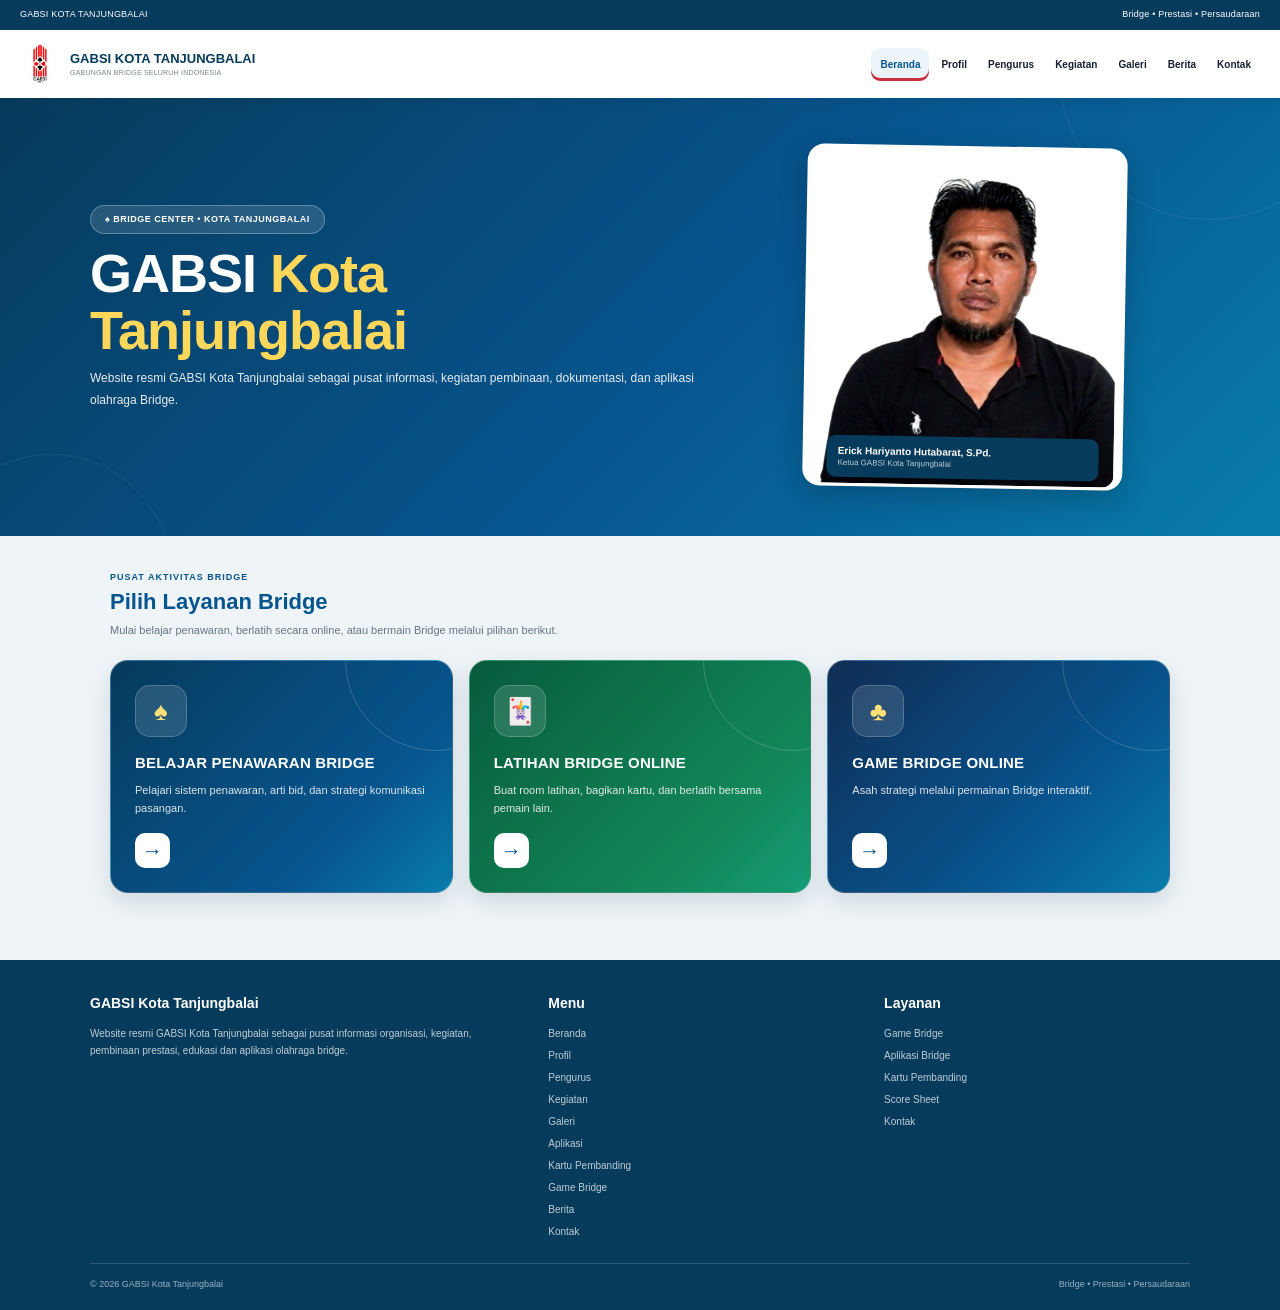
==== commit 016b1138: "Update index.html" ====
--- a/index.html
+++ b/index.html
@@ -1,2130 +1,249 @@
 <!doctype html>
 <html lang="id">
-
 <head>
-
 <meta charset="utf-8">
-
-<meta name="viewport"
-      content="width=device-width,initial-scale=1">
-
-<meta name="theme-color"
-      content="#063b5c">
-
-<meta name="description"
-      content="Website resmi GABSI Kota Tanjungbalai — Bridge Duplicate Center, informasi organisasi, kegiatan, score sheet, kartu pembanding dan Game Bridge.">
-
+<meta name="viewport" content="width=device-width,initial-scale=1">
+<meta name="theme-color" content="#063b5c">
+<meta name="description" content="Website resmi GABSI Kota Tanjungbalai — Bridge Duplicate Center, informasi organisasi, kegiatan, score sheet, kartu pembanding dan Game Bridge.">
 <title>GABSI Kota Tanjungbalai</title>
-
-<link rel="icon"
-      type="image/png"
-      href="logo-gabsi.png">
-
-
+<link rel="icon" type="image/png" href="logo-gabsi.png">
 <style>
-
-/* =====================================================
-   DASAR
-   VISUAL MENGIKUTI profil.html
-===================================================== */
-
-*{
-  box-sizing:border-box;
-}
-
-html{
-  scroll-behavior:smooth;
-}
-
-body{
-  margin:0;
-  font-family:Arial,Helvetica,sans-serif;
-  background:#eef4f7;
-  color:#263746;
-  line-height:1.7;
-}
-
-a{
-  text-decoration:none;
-  color:inherit;
-}
-
-img{
-  max-width:100%;
-  display:block;
-}
-
-
-/* =====================================================
-   HEADER
-===================================================== */
-
-.site-header{
-  width:100%;
-  background:#ffffff;
-  box-shadow:0 2px 12px rgba(0,0,0,.10);
-  position:relative;
-  z-index:1000;
-}
-
-
-/* =====================================================
-   TOP LINE
-===================================================== */
-
-.top-line{
-  width:100%;
-  min-height:30px;
-
-  background:#063b5c;
-  color:#ffffff;
-
-  padding:6px 20px;
-
-  display:flex;
-  align-items:center;
-  justify-content:space-between;
-
-  font-size:9px;
-  letter-spacing:.2px;
-}
-
-
-/* =====================================================
-   HEADER MAIN
-===================================================== */
-
-.header-main{
-  width:100%;
-  min-height:68px;
-
-  padding:9px 20px;
-
-  display:flex;
-  align-items:center;
-
-  gap:20px;
-
-  background:#ffffff;
-}
-
-
-/* =====================================================
-   BRAND
-===================================================== */
-
-.brand{
-  display:flex;
-  align-items:center;
-
-  gap:10px;
-
-  text-decoration:none;
-
-  flex:0 0 auto;
-
-  min-width:0;
-
-  position:relative;
-}
-
-.brand::before,
-.brand::after{
-  display:none !important;
-  content:none !important;
-}
-
-.brand-logo{
-  width:40px;
-  height:40px;
-
-  min-width:40px;
-  min-height:40px;
-
-  max-width:40px;
-  max-height:40px;
-
-  display:flex;
-
-  align-items:center;
-  justify-content:center;
-
-  flex:0 0 40px;
-
-  overflow:hidden;
-
-  background:#ffffff;
-
-  border-radius:8px;
-
-  padding:0;
-  margin:0;
-}
-
-.brand-logo img{
-  display:block;
-
-  width:100%;
-  height:100%;
-
-  max-width:100%;
-  max-height:100%;
-
-  object-fit:contain;
-
-  margin:0;
-  padding:0;
-}
-
-.brand-text{
-  display:block;
-  min-width:0;
-}
-
-.brand-text strong{
-  display:block;
-
-  color:#063b5c;
-
-  font-size:13px;
-
-  line-height:1.2;
-
-  white-space:nowrap;
-}
-
-.brand-text small{
-  display:block;
-
-  color:#7b8790;
-
-  font-size:7px;
-
-  line-height:1.2;
-
-  margin-top:2px;
-
-  letter-spacing:.2px;
-
-  white-space:nowrap;
-}
-
-
-/* =====================================================
-   NAVIGASI
-===================================================== */
-
-.main-nav{
-  display:flex;
-
-  align-items:center;
-
-  justify-content:flex-end;
-
-  gap:3px;
-
-  flex:1;
-
-  min-width:0;
-
-  overflow-x:auto;
-
-  overflow-y:hidden;
-
-  white-space:nowrap;
-
-  scrollbar-width:none;
-}
-
-.main-nav::-webkit-scrollbar{
-  display:none;
-}
-
-.main-nav a{
-  display:inline-flex;
-
-  align-items:center;
-  justify-content:center;
-
-  flex:0 0 auto;
-
-  padding:8px 9px;
-
-  border-radius:9px;
-
-  text-decoration:none;
-
-  color:#172033;
-
-  font-size:10px;
-
-  font-weight:600;
-
-  white-space:nowrap;
-
-  transition:
-    background .2s ease,
-    color .2s ease,
-    box-shadow .2s ease;
-}
-
-.main-nav a:hover{
-  background:#eaf4f9;
-  color:#07558f;
-}
-
-.main-nav a.active{
-  background:#eaf4f9;
-
-  color:#07558f;
-
-  font-weight:700;
-
-  box-shadow:
-    inset 0 -3px 0 #c92f3d;
-}
-
-
-/* =====================================================
-   HERO
-   GAYA SAMA DENGAN profil.html
-===================================================== */
-
-.page-hero{
-  background:
-    linear-gradient(
-      135deg,
-      #063b5c 0%,
-      #07558f 55%,
-      #087cab 100%
-    );
-
-  color:#ffffff;
-
-  padding:48px 20px;
-
-  position:relative;
-
-  overflow:hidden;
-}
-
-.page-hero::before{
-  content:"";
-
-  position:absolute;
-
-  width:300px;
-  height:300px;
-
-  border-radius:50%;
-
-  border:1px solid rgba(255,255,255,.08);
-
-  top:-180px;
-  right:-80px;
-}
-
-.page-hero::after{
-  content:"";
-
-  position:absolute;
-
-  width:240px;
-  height:240px;
-
-  border-radius:50%;
-
-  border:1px solid rgba(255,255,255,.07);
-
-  bottom:-160px;
-  left:-70px;
-}
-
-.page-hero-inner{
-  max-width:1100px;
-
-  margin:auto;
-
-  position:relative;
-
-  z-index:2;
-
-  display:grid;
-
-  grid-template-columns:1.15fr .85fr;
-
-  align-items:center;
-
-  gap:40px;
-}
-
-
-/* =====================================================
-   HERO TEXT
-===================================================== */
-
-.hero-content{
-  min-width:0;
-}
-
-.hero-label{
-  display:inline-block;
-
-  background:rgba(255,255,255,.13);
-
-  border:1px solid rgba(255,255,255,.28);
-
-  padding:6px 14px;
-
-  border-radius:30px;
-
-  font-size:9px;
-
-  font-weight:bold;
-
-  letter-spacing:.5px;
-
-  margin-bottom:11px;
-}
-
-.page-hero h1{
-  font-size:clamp(34px,6vw,54px);
-
-  line-height:1.05;
-
-  margin:0 0 10px;
-
-  letter-spacing:-1px;
-}
-
-.page-hero h1 span{
-  color:#ffd75a;
-}
-
-.page-hero p{
-  max-width:680px;
-
-  margin:0 0 20px;
-
-  color:rgba(255,255,255,.90);
-
-  font-size:12px;
-
-  line-height:1.8;
-}
-
-
-/* =====================================================
-   HERO BUTTON
-===================================================== */
-
-.hero-buttons{
-  display:flex;
-
-  flex-wrap:wrap;
-
-  gap:9px;
-}
-
-.hero-button{
-  display:inline-flex;
-
-  align-items:center;
-
-  justify-content:center;
-
-  padding:9px 13px;
-
-  border-radius:8px;
-
-  font-size:10px;
-
-  font-weight:bold;
-
-  transition:.2s ease;
-}
-
-.hero-button:hover{
-  transform:translateY(-2px);
-}
-
-.hero-button.green{
-  background:#159653;
-  color:#ffffff;
-}
-
-.hero-button.white{
-  background:#ffffff;
-  color:#07558f;
-}
-
-.hero-button.outline{
-  border:1px solid rgba(255,255,255,.5);
-  color:#ffffff;
-  background:rgba(255,255,255,.08);
-}
-
-
-/* =====================================================
-   HERO FOTO
-===================================================== */
-
-.hero-photo{
-  display:flex;
-
-  justify-content:center;
-
-  align-items:center;
-}
-
-.photo-card{
-  width:min(320px,100%);
-
-  padding:9px;
-
-  background:#ffffff;
-
-  border-radius:17px;
-
-  box-shadow:
-    0 10px 30px rgba(0,0,0,.20);
-
-  transform:rotate(1deg);
-}
-
-.photo-card img{
-  width:100%;
-
-  height:330px;
-
-  object-fit:cover;
-
-  object-position:center top;
-
-  border-radius:11px;
-}
-
-.photo-caption{
-  background:#063b5c;
-
-  color:#ffffff;
-
-  border-radius:9px;
-
-  padding:9px 11px;
-
-  margin-top:-48px;
-
-  position:relative;
-
-  width:90%;
-
-  margin-left:auto;
-
-  margin-right:auto;
-}
-
-.photo-caption strong{
-  display:block;
-
-  font-size:10px;
-
-  line-height:1.3;
-}
-
-.photo-caption span{
-  display:block;
-
-  font-size:8px;
-
-  color:rgba(255,255,255,.75);
-
-  line-height:1.4;
-}
-
-
-/* =====================================================
-   HERO STATS
-===================================================== */
-
-.hero-stats{
-  display:flex;
-
-  gap:0;
-
-  margin-top:20px;
-}
-
-.stat{
-  padding:0 18px;
-
-  border-left:1px solid rgba(255,255,255,.28);
-}
-
-.stat:first-child{
-  padding-left:0;
-
-  border-left:0;
-}
-
-.stat strong{
-  display:block;
-
-  color:#ffffff;
-
-  font-size:18px;
-
-  line-height:1.1;
-}
-
-.stat span{
-  display:block;
-
-  color:rgba(255,255,255,.72);
-
-  font-size:8px;
-}
-
-
-/* =====================================================
-   CONTAINER
-===================================================== */
-
-.container{
-  width:100%;
-
-  max-width:1100px;
-
-  margin:auto;
-
-  padding-left:20px;
-
-  padding-right:20px;
-}
-
-
-/* =====================================================
-   SECTION
-===================================================== */
-
-.section{
-  margin-bottom:25px;
-}
-
-.section:first-child{
-  padding-top:38px;
-}
-
-
-/* =====================================================
-   SECTION HEADER
-===================================================== */
-
-.section-heading{
-  margin-bottom:18px;
-}
-
-.section-label{
-  color:#07558f;
-
-  font-size:9px;
-
-  font-weight:bold;
-
-  letter-spacing:1px;
-
-  text-transform:uppercase;
-}
-
-.section-title{
-  color:#07558f;
-
-  font-size:22px;
-
-  line-height:1.25;
-
-  margin:3px 0 5px;
-}
-
-.section-desc{
-  color:#657783;
-
-  font-size:11px;
-
-  line-height:1.7;
-
-  margin:0;
-
-  max-width:760px;
-}
-
-
-/* =====================================================
-   QUICK MENU
-   CARD GAYA profil.html
-===================================================== */
-
-.quick-grid{
-  display:grid;
-
-  grid-template-columns:
-    repeat(3,1fr);
-
-  gap:20px;
-}
-
-.quick-card{
-  background:#ffffff;
-
-  border:1px solid #dce7ec;
-
-  border-radius:17px;
-
-  padding:23px;
-
-  min-height:150px;
-
-  box-shadow:
-    0 6px 20px rgba(0,0,0,.07);
-
-  position:relative;
-
-  overflow:hidden;
-
-  transition:.2s ease;
-}
-
-.quick-card::before{
-  content:"";
-
-  position:absolute;
-
-  top:0;
-  left:0;
-
-  width:100%;
-  height:4px;
-
-  background:
-    linear-gradient(
-      90deg,
-      #07558f,
-      #087cab
-    );
-
-  opacity:0;
-
-  transition:.2s ease;
-}
-
-.quick-card:hover{
-  transform:translateY(-3px);
-
-  box-shadow:
-    0 10px 26px rgba(0,0,0,.10);
-}
-
-.quick-card:hover::before{
-  opacity:1;
-}
-
-.quick-icon{
-  width:46px;
-  height:46px;
-
-  display:flex;
-
-  align-items:center;
-  justify-content:center;
-
-  background:#eaf4f9;
-
-  color:#07558f;
-
-  border-radius:12px;
-
-  font-size:22px;
-
-  margin-bottom:12px;
-}
-
-.quick-card h3{
-  color:#07558f;
-
-  font-size:16px;
-
-  margin:0 0 6px;
-}
-
-.quick-card p{
-  color:#536673;
-
-  font-size:10.5px;
-
-  line-height:1.75;
-
-  margin:0;
-}
-
-.quick-card.game{
-  background:
-    linear-gradient(
-      135deg,
-      #063b5c,
-      #07558f,
-      #087cab
-    );
-
-  border-color:#07558f;
-}
-
-.quick-card.game .quick-icon{
-  background:rgba(255,255,255,.13);
-
-  color:#ffd75a;
-}
-
-.quick-card.game h3{
-  color:#ffffff;
-}
-
-.quick-card.game p{
-  color:rgba(255,255,255,.82);
-}
-
-
-/* =====================================================
-   ABOUT
-===================================================== */
-
-.about-grid{
-  display:grid;
-
-  grid-template-columns:1fr 1fr;
-
-  gap:20px;
-}
-
-.about-card{
-  background:#ffffff;
-
-  border:1px solid #dce7ec;
-
-  border-radius:17px;
-
-  padding:25px;
-
-  box-shadow:
-    0 6px 20px rgba(0,0,0,.07);
-}
-
-.about-card .small{
-  color:#07558f;
-
-  font-size:9px;
-
-  font-weight:bold;
-
-  letter-spacing:1px;
-
-  text-transform:uppercase;
-}
-
-.about-card h3{
-  color:#07558f;
-
-  font-size:18px;
-
-  margin:4px 0 10px;
-}
-
-.about-card p{
-  color:#536673;
-
-  font-size:10.5px;
-
-  line-height:1.8;
-
-  margin:0 0 14px;
-}
-
-.about-btn{
-  display:inline-block;
-
-  background:#07558f;
-
-  color:#ffffff;
-
-  padding:9px 12px;
-
-  border-radius:8px;
-
-  font-size:9px;
-
-  font-weight:bold;
-
-  transition:.2s ease;
-}
-
-.about-btn:hover{
-  background:#063b5c;
-
-  transform:translateY(-1px);
-}
-
-
-/* =====================================================
-   APPLICATION
-   GAYA CARD PROFIL
-===================================================== */
-
-.apps-section{
-  padding-top:38px;
-
-  padding-bottom:38px;
-
-  background:#eef4f7;
-}
-
-.apps-grid{
-  display:grid;
-
-  grid-template-columns:1fr 1fr;
-
-  gap:20px;
-}
-
-.app-card{
-  border-radius:17px;
-
-  padding:25px;
-
-  color:#ffffff;
-
-  min-height:185px;
-
-  display:flex;
-
-  flex-direction:column;
-
-  justify-content:space-between;
-
-  box-shadow:
-    0 6px 20px rgba(0,0,0,.10);
-
-  position:relative;
-
-  overflow:hidden;
-}
-
-.app-card::before{
-  content:"";
-
-  position:absolute;
-
-  width:170px;
-  height:170px;
-
-  right:-80px;
-  top:-80px;
-
-  border-radius:50%;
-
-  border:1px solid rgba(255,255,255,.10);
-}
-
-.app-card.blue{
-  background:
-    linear-gradient(
-      135deg,
-      #063b5c,
-      #07558f,
-      #087cab
-    );
-}
-
-.app-card.green{
-  background:
-    linear-gradient(
-      135deg,
-      #087645,
-      #149b59,
-      #087c65
-    );
-}
-
-.app-card.game{
-  grid-column:1 / -1;
-
-  min-height:205px;
-
-  background:
-    linear-gradient(
-      135deg,
-      #063b5c,
-      #07558f,
-      #087cab
-    );
-
-  border:1px solid rgba(255,255,255,.18);
-}
-
-.app-content{
-  position:relative;
-
-  z-index:2;
-}
-
-.app-icon{
-  width:48px;
-  height:48px;
-
-  display:flex;
-
-  align-items:center;
-  justify-content:center;
-
-  border-radius:12px;
-
-  background:rgba(255,255,255,.12);
-
-  font-size:23px;
-
-  margin-bottom:10px;
-}
-
-.app-card h3{
-  margin:0 0 5px;
-
-  font-size:17px;
-}
-
-.app-card p{
-  margin:0;
-
-  color:rgba(255,255,255,.85);
-
-  font-size:10.5px;
-
-  line-height:1.75;
-
-  max-width:680px;
-}
-
-.app-button{
-  align-self:flex-start;
-
-  display:inline-block;
-
-  margin-top:15px;
-
-  background:#ffffff;
-
-  color:#07558f;
-
-  padding:9px 13px;
-
-  border-radius:8px;
-
-  font-size:9px;
-
-  font-weight:bold;
-
-  position:relative;
-
-  z-index:3;
-
-  transition:.2s ease;
-}
-
-.app-button:hover{
-  transform:translateY(-2px);
-
-  box-shadow:
-    0 5px 14px rgba(0,0,0,.15);
-}
-
-
-/* =====================================================
-   FOOTER
-   SAMA DENGAN profil.html
-===================================================== */
-
-.footer{
-  background:#063b5c;
-
-  color:#ffffff;
-
-  padding:32px 20px 18px;
-}
-
-.footer-inner{
-  max-width:1100px;
-
-  margin:auto;
-
-  display:grid;
-
-  grid-template-columns:1.4fr 1fr 1fr;
-
-  gap:30px;
-}
-
-.footer h3{
-  font-size:14px;
-
-  margin:0 0 9px;
-}
-
-.footer p{
-  color:rgba(255,255,255,.75);
-
-  font-size:10px;
-
-  line-height:1.7;
-
-  margin:0;
-}
-
-.footer-links{
-  display:flex;
-
-  flex-direction:column;
-
-  gap:5px;
-}
-
-.footer-links a{
-  color:rgba(255,255,255,.75);
-
-  text-decoration:none;
-
-  font-size:10px;
-
-  transition:.2s ease;
-}
-
-.footer-links a:hover{
-  color:#ffffff;
-
-  transform:translateX(2px);
-}
-
-.footer-bottom{
-  max-width:1100px;
-
-  margin:23px auto 0;
-
-  padding-top:13px;
-
-  border-top:1px solid rgba(255,255,255,.15);
-
-  display:flex;
-
-  justify-content:space-between;
-
-  color:rgba(255,255,255,.6);
-
-  font-size:9px;
-}
-
-
-/* =====================================================
-   RESPONSIVE
-===================================================== */
-
-@media(max-width:1100px){
-
-  .header-main{
-    gap:10px;
-  }
-
-  .main-nav{
-    justify-content:flex-start;
-  }
-
-  .main-nav a{
-    padding:8px 8px;
-  }
-
-}
-
-
-@media(max-width:900px){
-
-  .page-hero-inner{
-    grid-template-columns:1fr;
-
-    text-align:center;
-
-    gap:25px;
-  }
-
-  .hero-content{
-    display:flex;
-
-    flex-direction:column;
-
-    align-items:center;
-  }
-
-  .page-hero p{
-    margin-left:auto;
-    margin-right:auto;
-  }
-
-  .hero-photo{
-    order:-1;
-  }
-
-  .photo-card{
-    width:260px;
-  }
-
-  .photo-card img{
-    height:280px;
-  }
-
-  .quick-grid{
-    grid-template-columns:1fr 1fr;
-  }
-
-  .apps-grid{
-    grid-template-columns:1fr;
-  }
-
-  .app-card.game{
-    grid-column:auto;
-  }
-
-}
-
-
-@media(max-width:800px){
-
-  .about-grid{
-    grid-template-columns:1fr;
-  }
-
-}
-
-
-@media(max-width:700px){
-
-  .top-line{
-    padding:6px 10px;
-
-    font-size:7px;
-
-    gap:8px;
-  }
-
-  .header-main{
-    min-height:58px;
-
-    padding:7px 10px;
-
-    gap:8px;
-  }
-
-  .brand-logo{
-    width:36px;
-    height:36px;
-
-    min-width:36px;
-    min-height:36px;
-
-    max-width:36px;
-    max-height:36px;
-
-    flex-basis:36px;
-  }
-
-  .brand-text strong{
-    font-size:10px;
-  }
-
-  .brand-text small{
-    font-size:5px;
-  }
-
-  .main-nav{
-    flex:1;
-
-    gap:2px;
-
-    overflow-x:auto;
-  }
-
-  .main-nav a{
-    font-size:8px;
-
-    padding:7px 8px;
-  }
-
-  .page-hero{
-    padding:32px 15px;
-  }
-
-  .page-hero h1{
-    font-size:30px;
-  }
-
-  .page-hero p{
-    font-size:10px;
-  }
-
-  .hero-buttons{
-    justify-content:center;
-  }
-
-  .hero-button{
-    font-size:9px;
-
-    padding:8px 10px;
-  }
-
-  .hero-stats{
-    justify-content:center;
-  }
-
-  .stat{
-    padding:0 10px;
-  }
-
-  .stat strong{
-    font-size:16px;
-  }
-
-  .stat span{
-    font-size:7px;
-  }
-
-  .container{
-    padding-left:12px;
-
-    padding-right:12px;
-  }
-
-  .section:first-child{
-    padding-top:25px;
-  }
-
-  .quick-grid{
-    grid-template-columns:1fr 1fr;
-
-    gap:12px;
-  }
-
-  .quick-card{
-    padding:18px;
-
-    min-height:145px;
-  }
-
-  .quick-icon{
-    width:40px;
-    height:40px;
-
-    font-size:19px;
-  }
-
-  .quick-card h3{
-    font-size:13px;
-  }
-
-  .quick-card p{
-    font-size:9px;
-  }
-
-  .about-card{
-    padding:20px;
-  }
-
-  .app-card{
-    padding:20px;
-
-    min-height:175px;
-  }
-
-  .app-card.game{
-    min-height:195px;
-  }
-
-  .footer{
-    padding:27px 15px 15px;
-  }
-
-  .footer-inner{
-    grid-template-columns:1fr 1fr;
-
-    gap:20px;
-  }
-
-  .footer-inner > div:first-child{
-    grid-column:1 / -1;
-  }
-
-  .footer-bottom{
-    flex-direction:column;
-
-    gap:5px;
-  }
-
-}
-
-
-@media(max-width:380px){
-
-  .brand-text{
-    display:none;
-  }
-
-  .header-main{
-    gap:5px;
-  }
-
-  .main-nav a{
-    font-size:7px;
-
-    padding:6px 7px;
-  }
-
-  .page-hero h1{
-    font-size:26px;
-  }
-
-  .quick-grid{
-    grid-template-columns:1fr;
-  }
-
-  .hero-buttons{
-    width:100%;
-  }
-
-  .hero-button{
-    flex:1;
-  }
-
-}
-
-
-/* =====================================================
-   AKHIR RESPONSIVE
-===================================================== */
-
+*{box-sizing:border-box}
+html{scroll-behavior:smooth}
+body{margin:0;font-family:Arial,Helvetica,sans-serif;background:#eef4f7;color:#263746;line-height:1.7}
+a{text-decoration:none;color:inherit}
+img{max-width:100%;display:block}
+.site-header{width:100%;background:#fff;box-shadow:0 2px 12px rgba(0,0,0,.10);position:relative;z-index:1000}
+.top-line{width:100%;min-height:30px;background:#063b5c;color:#fff;padding:6px 20px;display:flex;align-items:center;justify-content:space-between;font-size:9px;letter-spacing:.2px}
+.header-main{width:100%;min-height:68px;padding:9px 20px;display:flex;align-items:center;gap:20px;background:#fff}
+.brand{display:flex;align-items:center;gap:10px;text-decoration:none;flex:0 0 auto;min-width:0;position:relative}
+.brand::before,.brand::after{display:none!important;content:none!important}
+.brand-logo{width:40px;height:40px;min-width:40px;min-height:40px;max-width:40px;max-height:40px;display:flex;align-items:center;justify-content:center;flex:0 0 40px;overflow:hidden;background:#fff;border-radius:8px;padding:0;margin:0}
+.brand-logo img{display:block;width:100%;height:100%;max-width:100%;max-height:100%;object-fit:contain;margin:0;padding:0}
+.brand-text{display:block;min-width:0}
+.brand-text strong{display:block;color:#063b5c;font-size:13px;line-height:1.2;white-space:nowrap}
+.brand-text small{display:block;color:#7b8790;font-size:7px;line-height:1.2;margin-top:2px;letter-spacing:.2px;white-space:nowrap}
+.main-nav{display:flex;align-items:center;justify-content:flex-end;gap:3px;flex:1;min-width:0;overflow-x:auto;overflow-y:hidden;white-space:nowrap;scrollbar-width:none}
+.main-nav::-webkit-scrollbar{display:none}
+.main-nav a{display:inline-flex;align-items:center;justify-content:center;flex:0 0 auto;padding:8px 9px;border-radius:9px;text-decoration:none;color:#172033;font-size:10px;font-weight:600;white-space:nowrap;transition:background .2s ease,color .2s ease,box-shadow .2s ease}
+.main-nav a:hover{background:#eaf4f9;color:#07558f}
+.main-nav a.active{background:#eaf4f9;color:#07558f;font-weight:700;box-shadow:inset 0 -3px 0 #c92f3d}
+.page-hero{background:linear-gradient(135deg,#063b5c 0%,#07558f 55%,#087cab 100%);color:#fff;padding:48px 20px;position:relative;overflow:hidden}
+.page-hero::before{content:"";position:absolute;width:300px;height:300px;border-radius:50%;border:1px solid rgba(255,255,255,.08);top:-180px;right:-80px}
+.page-hero::after{content:"";position:absolute;width:240px;height:240px;border-radius:50%;border:1px solid rgba(255,255,255,.07);bottom:-160px;left:-70px}
+.page-hero-inner{max-width:1100px;margin:auto;position:relative;z-index:2;display:grid;grid-template-columns:1.15fr .85fr;align-items:center;gap:40px}
+.hero-content{min-width:0}
+.hero-label{display:inline-block;background:rgba(255,255,255,.13);border:1px solid rgba(255,255,255,.28);padding:6px 14px;border-radius:30px;font-size:9px;font-weight:bold;letter-spacing:.5px;margin-bottom:11px}
+.page-hero h1{font-size:clamp(34px,6vw,54px);line-height:1.05;margin:0 0 10px;letter-spacing:-1px}
+.page-hero h1 span{color:#ffd75a}
+.page-hero p{max-width:680px;margin:0 0 20px;color:rgba(255,255,255,.90);font-size:12px;line-height:1.8}
+.hero-buttons{display:flex;flex-wrap:wrap;gap:9px}
+.hero-button{display:inline-flex;align-items:center;justify-content:center;padding:9px 13px;border-radius:8px;font-size:10px;font-weight:bold;transition:.2s ease}
+.hero-button:hover{transform:translateY(-2px)}
+.hero-button.green{background:#159653;color:#fff}
+.hero-button.white{background:#fff;color:#07558f}
+.hero-button.outline{border:1px solid rgba(255,255,255,.5);color:#fff;background:rgba(255,255,255,.08)}
+.hero-photo{display:flex;justify-content:center;align-items:center}
+.photo-card{width:min(320px,100%);padding:9px;background:#fff;border-radius:17px;box-shadow:0 10px 30px rgba(0,0,0,.20);transform:rotate(1deg)}
+.photo-card img{width:100%;height:330px;object-fit:cover;object-position:center top;border-radius:11px}
+.photo-caption{background:#063b5c;color:#fff;border-radius:9px;padding:9px 11px;margin-top:-48px;position:relative;width:90%;margin-left:auto;margin-right:auto}
+.photo-caption strong{display:block;font-size:10px;line-height:1.3}
+.photo-caption span{display:block;font-size:8px;color:rgba(255,255,255,.75);line-height:1.4}
+.hero-stats{display:flex;gap:0;margin-top:20px}
+.stat{padding:0 18px;border-left:1px solid rgba(255,255,255,.28)}
+.stat:first-child{padding-left:0;border-left:0}
+.stat strong{display:block;color:#fff;font-size:18px;line-height:1.1}
+.stat span{display:block;color:rgba(255,255,255,.72);font-size:8px}
+.container{width:100%;max-width:1100px;margin:auto;padding-left:20px;padding-right:20px}
+.section{margin-bottom:25px}
+.section:first-child{padding-top:38px}
+.section-heading{margin-bottom:18px}
+.section-label{color:#07558f;font-size:9px;font-weight:bold;letter-spacing:1px;text-transform:uppercase}
+.section-title{color:#07558f;font-size:22px;line-height:1.25;margin:3px 0 5px}
+.section-desc{color:#657783;font-size:11px;line-height:1.7;margin:0;max-width:760px}
+.quick-grid{display:grid;grid-template-columns:repeat(3,1fr);gap:20px}
+.quick-card{background:#fff;border:1px solid #dce7ec;border-radius:17px;padding:23px;min-height:150px;box-shadow:0 6px 20px rgba(0,0,0,.07);position:relative;overflow:hidden;transition:.2s ease}
+.quick-card::before{content:"";position:absolute;top:0;left:0;width:100%;height:4px;background:linear-gradient(90deg,#07558f,#087cab);opacity:0;transition:.2s ease}
+.quick-card:hover{transform:translateY(-3px);box-shadow:0 10px 26px rgba(0,0,0,.10)}
+.quick-card:hover::before{opacity:1}
+.quick-icon{width:46px;height:46px;display:flex;align-items:center;justify-content:center;background:#eaf4f9;color:#07558f;border-radius:12px;font-size:22px;margin-bottom:12px}
+.quick-card h3{color:#07558f;font-size:16px;margin:0 0 6px}
+.quick-card p{color:#536673;font-size:10.5px;line-height:1.75;margin:0}
+.quick-card.game{background:linear-gradient(135deg,#063b5c,#07558f,#087cab);border-color:#07558f}
+.quick-card.game .quick-icon{background:rgba(255,255,255,.13);color:#ffd75a}
+.quick-card.game h3{color:#fff}
+.quick-card.game p{color:rgba(255,255,255,.82)}
+.bridge-navigation-section{padding-top:34px;padding-bottom:42px}
+.bridge-navigation-heading{margin-bottom:20px}
+.bridge-navigation-grid{display:grid;grid-template-columns:repeat(3,minmax(0,1fr));gap:16px}
+.bridge-navigation-card{position:relative;display:flex;flex-direction:column;align-items:flex-start;gap:15px;min-height:220px;padding:24px;overflow:hidden;color:#fff;border:1px solid rgba(255,255,255,.2);border-radius:18px;box-shadow:0 9px 24px rgba(5,44,68,.13);transition:transform .2s ease,box-shadow .2s ease,filter .2s ease}
+.bridge-navigation-card::before{content:"";position:absolute;width:180px;height:180px;right:-75px;top:-92px;border:1px solid rgba(255,255,255,.18);border-radius:50%;pointer-events:none}
+.bridge-navigation-card:hover{transform:translateY(-4px);box-shadow:0 15px 30px rgba(5,44,68,.2);filter:saturate(1.08)}
+.bridge-navigation-card:focus-visible{outline:3px solid #e4c76a;outline-offset:4px}
+.bridge-navigation-card.bidding-card{background:linear-gradient(135deg,#063b5c,#07558f 70%,#087cab)}
+.bridge-navigation-card.practice-card{background:linear-gradient(135deg,#075b3d,#128456 68%,#159b75)}
+.bridge-navigation-card.online-game-card{background:linear-gradient(135deg,#102d54,#07558f 65%,#087cab)}
+.bridge-navigation-icon{display:flex;align-items:center;justify-content:center;width:52px;height:52px;flex:0 0 52px;border:1px solid rgba(255,255,255,.2);border-radius:15px;background:rgba(255,255,255,.13);color:#ffdf78;font-size:26px;line-height:1}
+.bridge-navigation-copy{display:block;position:relative;z-index:1}
+.bridge-navigation-copy strong{display:block;margin-bottom:8px;color:#fff;font-size:15px;line-height:1.4;letter-spacing:.2px}
+.bridge-navigation-copy small{display:block;max-width:340px;color:rgba(255,255,255,.86);font-size:11px;line-height:1.7}
+.bridge-navigation-arrow{display:flex;align-items:center;justify-content:center;width:35px;height:35px;margin-top:auto;border-radius:10px;background:#fff;color:#07558f;font-size:21px;font-weight:700;transition:transform .2s ease}
+.bridge-navigation-card:hover .bridge-navigation-arrow{transform:translateX(4px)}
+@media(max-width:900px){.bridge-navigation-grid{grid-template-columns:1fr;gap:13px}.bridge-navigation-card{min-height:0;padding:20px;display:grid;grid-template-columns:52px minmax(0,1fr) 35px;align-items:center;gap:14px}.bridge-navigation-copy strong{font-size:13px}.bridge-navigation-arrow{margin-top:0}}
+@media(max-width:420px){.bridge-navigation-section{padding-top:25px;padding-bottom:30px}.bridge-navigation-card{padding:16px;grid-template-columns:43px minmax(0,1fr) 29px;gap:10px;border-radius:14px}.bridge-navigation-icon{width:43px;height:43px;flex-basis:43px;border-radius:12px;font-size:22px}.bridge-navigation-copy strong{font-size:11px}.bridge-navigation-copy small{font-size:9px}.bridge-navigation-arrow{width:29px;height:29px;font-size:18px}}
+.about-grid{display:grid;grid-template-columns:1fr;gap:20px}
+.about-card{background:#fff;border:1px solid #dce7ec;border-radius:17px;padding:25px;box-shadow:0 6px 20px rgba(0,0,0,.07)}
+.about-card .small{color:#07558f;font-size:9px;font-weight:bold;letter-spacing:1px;text-transform:uppercase}
+.about-card h3{color:#07558f;font-size:18px;margin:4px 0 10px}
+.about-card p{color:#536673;font-size:10.5px;line-height:1.8;margin:0 0 14px}
+.about-btn{display:inline-block;background:#07558f;color:#fff;padding:9px 12px;border-radius:8px;font-size:9px;font-weight:bold;transition:.2s ease}
+.about-btn:hover{background:#063b5c;transform:translateY(-1px)}
+.apps-section{padding-top:38px;padding-bottom:38px;background:#eef4f7}
+.apps-grid{display:grid;grid-template-columns:1fr 1fr;gap:20px}
+.app-card{border-radius:17px;padding:25px;color:#fff;min-height:185px;display:flex;flex-direction:column;justify-content:space-between;box-shadow:0 6px 20px rgba(0,0,0,.10);position:relative;overflow:hidden}
+.app-card::before{content:"";position:absolute;width:170px;height:170px;right:-80px;top:-80px;border-radius:50%;border:1px solid rgba(255,255,255,.10)}
+.app-card.blue{background:linear-gradient(135deg,#063b5c,#07558f,#087cab)}
+.app-card.green{background:linear-gradient(135deg,#087645,#149b59,#087c65)}
+.app-card.game{grid-column:1 / -1;min-height:205px;background:linear-gradient(135deg,#063b5c,#07558f,#087cab);border:1px solid rgba(255,255,255,.18)}
+.app-content{position:relative;z-index:2}
+.app-icon{width:48px;height:48px;display:flex;align-items:center;justify-content:center;border-radius:12px;background:rgba(255,255,255,.12);font-size:23px;margin-bottom:10px}
+.app-card h3{margin:0 0 5px;font-size:17px}
+.app-card p{margin:0;color:rgba(255,255,255,.85);font-size:10.5px;line-height:1.75;max-width:680px}
+.app-button{align-self:flex-start;display:inline-block;margin-top:15px;background:#fff;color:#07558f;padding:9px 13px;border-radius:8px;font-size:9px;font-weight:bold;position:relative;z-index:3;transition:.2s ease}
+.app-button:hover{transform:translateY(-2px);box-shadow:0 5px 14px rgba(0,0,0,.15)}
+.footer{background:#063b5c;color:#fff;padding:32px 20px 18px}
+.footer-inner{max-width:1100px;margin:auto;display:grid;grid-template-columns:1.4fr 1fr 1fr;gap:30px}
+.footer h3{font-size:14px;margin:0 0 9px}
+.footer p{color:rgba(255,255,255,.75);font-size:10px;line-height:1.7;margin:0}
+.footer-links{display:flex;flex-direction:column;gap:5px}
+.footer-links a{color:rgba(255,255,255,.75);text-decoration:none;font-size:10px;transition:.2s ease}
+.footer-links a:hover{color:#fff;transform:translateX(2px)}
+.footer-bottom{max-width:1100px;margin:23px auto 0;padding-top:13px;border-top:1px solid rgba(255,255,255,.15);display:flex;justify-content:space-between;color:rgba(255,255,255,.6);font-size:9px}
+@media(max-width:1100px){.header-main{gap:10px}.main-nav{justify-content:flex-start}.main-nav a{padding:8px 8px}}
+@media(max-width:900px){.page-hero-inner{grid-template-columns:1fr;text-align:center;gap:25px}.hero-content{display:flex;flex-direction:column;align-items:center}.page-hero p{margin-left:auto;margin-right:auto}.hero-photo{order:-1}.photo-card{width:260px}.photo-card img{height:280px}.quick-grid{grid-template-columns:1fr 1fr}.apps-grid{grid-template-columns:1fr}.app-card.game{grid-column:auto}}
+@media(max-width:800px){.about-grid{grid-template-columns:1fr}}
+@media(max-width:700px){.top-line{padding:6px 10px;font-size:7px;gap:8px}.header-main{min-height:58px;padding:7px 10px;gap:8px}.brand-logo{width:36px;height:36px;min-width:36px;min-height:36px;max-width:36px;max-height:36px;flex-basis:36px}.brand-text strong{font-size:10px}.brand-text small{font-size:5px}.main-nav{flex:1;gap:2px;overflow-x:auto}.main-nav a{font-size:8px;padding:7px 8px}.page-hero{padding:32px 15px}.page-hero h1{font-size:30px}.page-hero p{font-size:10px}.hero-buttons{justify-content:center}.hero-button{font-size:9px;padding:8px 10px}.hero-stats{justify-content:center}.stat{padding:0 10px}.stat strong{font-size:16px}.stat span{font-size:7px}.container{padding-left:12px;padding-right:12px}.section:first-child{padding-top:25px}.quick-grid{grid-template-columns:1fr 1fr;gap:12px}.quick-card{padding:18px;min-height:145px}.quick-icon{width:40px;height:40px;font-size:19px}.quick-card h3{font-size:13px}.quick-card p{font-size:9px}.about-card{padding:20px}.app-card{padding:20px;min-height:175px}.app-card.game{min-height:195px}.footer{padding:27px 15px 15px}.footer-inner{grid-template-columns:1fr 1fr;gap:20px}.footer-inner>div:first-child{grid-column:1 / -1}.footer-bottom{flex-direction:column;gap:5px}}
+@media(max-width:380px){.brand-text{display:none}.header-main{gap:5px}.main-nav a{font-size:7px;padding:6px 7px}.page-hero h1{font-size:26px}.quick-grid{grid-template-columns:1fr}.hero-buttons{width:100%}.hero-button{flex:1}}
 </style>
-
 </head>
-
-
 <body>
-
-
-<!-- =====================================================
-     HEADER
-===================================================== -->
-
 <header class="site-header">
-
-  <div class="top-line">
-
-    <span>
-      GABSI KOTA TANJUNGBALAI
-    </span>
-
-    <span>
-      Bridge • Prestasi • Persaudaraan
-    </span>
-
-  </div>
-
-
-  <div class="header-main">
-
-
-    <a href="index.html"
-       class="brand">
-
-      <div class="brand-logo">
-
-        <img
-          src="logo-gabsi.png"
-          alt="Logo GABSI Kota Tanjungbalai">
-
-      </div>
-
-
-      <div class="brand-text">
-
-        <strong>
-          GABSI KOTA TANJUNGBALAI
-        </strong>
-
-        <small>
-          GABUNGAN BRIDGE SELURUH INDONESIA
-        </small>
-
-      </div>
-
-    </a>
-
-
-    <nav class="main-nav">
-
-      <a href="index.html"
-         class="active">
-        Beranda
-      </a>
-
-      <a href="profil.html">
-        Profil
-      </a>
-
-      <a href="pengurus.html">
-        Pengurus
-      </a>
-
-      <a href="kegiatan.html">
-        Kegiatan
-      </a>
-
-      <a href="galeri.html">
-        Galeri
-      </a>
-
-      <a href="aplikasi.html">
-        Aplikasi
-      </a>
-
-      <a href="kocokan-kartu.html">
-        Kartu Pembanding
-      </a>
-
-      <a href="game-bridge-gabsi.html">
-        Game Bridge
-      </a>
-
-      <a href="berita.html">
-        Berita
-      </a>
-
-      <a href="kontak.html">
-        Kontak
-      </a>
-
-    </nav>
-
-  </div>
-
+<div class="top-line">
+<span>GABSI KOTA TANJUNGBALAI</span>
+<span>Bridge • Prestasi • Persaudaraan</span>
+</div>
+<div class="header-main">
+<a href="index.html" class="brand">
+<div class="brand-logo">
+<img src="logo-gabsi.png" alt="Logo GABSI Kota Tanjungbalai">
+</div>
+<div class="brand-text">
+<strong>GABSI KOTA TANJUNGBALAI</strong>
+<small>GABUNGAN BRIDGE SELURUH INDONESIA</small>
+</div>
+</a>
+<nav class="main-nav">
+<a href="index.html" class="active">Beranda</a>
+<a href="profil.html">Profil</a>
+<a href="pengurus.html">Pengurus</a>
+<a href="kegiatan.html">Kegiatan</a>
+<a href="galeri.html">Galeri</a>
+<a href="berita.html">Berita</a>
+<a href="kontak.html">Kontak</a>
+</nav>
+</div>
 </header>
-
-
-<!-- =====================================================
-     HERO
-===================================================== -->
-
 <section class="page-hero">
-
-  <div class="page-hero-inner">
-
-
-    <div class="hero-content">
-
-      <div class="hero-label">
-        ♠ BRIDGE CENTER • KOTA TANJUNGBALAI
-      </div>
-
-
-      <h1>
-        GABSI <span>Kota Tanjungbalai</span>
-      </h1>
-
-
-      <p>
-        Website resmi GABSI Kota Tanjungbalai sebagai pusat
-        informasi, kegiatan pembinaan, dokumentasi,
-        dan aplikasi olahraga Bridge Duplicate.
-      </p>
-
-
-      <div class="hero-buttons">
-
-        <a href="game-bridge-gabsi.html"
-           class="hero-button green">
-
-          ♠ Main Game Bridge
-
-        </a>
-
-
-        <a href="aplikasi.html"
-           class="hero-button white">
-
-          💻 Buka Aplikasi
-
-        </a>
-
-
-        <a href="profil.html"
-           class="hero-button outline">
-
-          Kenali GABSI
-
-        </a>
-
-      </div>
-
-
-      <div class="hero-stats">
-
-        <div class="stat">
-
-          <strong>
-            52
-          </strong>
-
-          <span>
-            Kartu per deal
-          </span>
-
-        </div>
-
-
-        <div class="stat">
-
-          <strong>
-            4
-          </strong>
-
-          <span>
-            Posisi pemain
-          </span>
-
-        </div>
-
-
-        <div class="stat">
-
-          <strong>
-            IMP
-          </strong>
-
-          <span>
-            Duplicate scoring
-          </span>
-
-        </div>
-
-      </div>
-
-    </div>
-
-
-    <div class="hero-photo">
-
-      <div class="photo-card">
-
-        <img
-          src="ketua-gabsi.jpg"
-          alt="Ketua GABSI Kota Tanjungbalai">
-
-
-        <div class="photo-caption">
-
-          <strong>
-            Erick Hariyanto Hutabarat, S.Pd.
-          </strong>
-
-          <span>
-            Ketua GABSI Kota Tanjungbalai
-          </span>
-
-        </div>
-
-      </div>
-
-    </div>
-
-  </div>
-
+<div class="page-hero-inner">
+<div class="hero-content">
+<div class="hero-label">♠ BRIDGE CENTER • KOTA TANJUNGBALAI</div>
+<h1>GABSI <span>Kota Tanjungbalai</span></h1>
+<p>Website resmi GABSI Kota Tanjungbalai sebagai pusat informasi, kegiatan pembinaan, dokumentasi, dan aplikasi olahraga Bridge.</p>
+</div>
+<div class="hero-photo">
+<div class="photo-card">
+<img src="ketua-gabsi.jpg" alt="Ketua GABSI Kota Tanjungbalai">
+<div class="photo-caption">
+<strong>Erick Hariyanto Hutabarat, S.Pd.</strong>
+<span>Ketua GABSI Kota Tanjungbalai</span>
+</div>
+</div>
+</div>
+</div>
 </section>
-
-
-<!-- =====================================================
-     MENU UTAMA
-===================================================== -->
-
-<section class="section">
-
-  <div class="container">
-
-
-    <div class="section-heading">
-
-      <div class="section-label">
-        Menu Utama
-      </div>
-
-      <h2 class="section-title">
-        Jelajahi Website GABSI
-      </h2>
-
-      <p class="section-desc">
-
-        Informasi website dipisahkan menjadi beberapa
-        halaman agar lebih rapi dan mudah digunakan.
-
-      </p>
-
-    </div>
-
-
-    <div class="quick-grid">
-
-
-      <a href="profil.html"
-         class="quick-card">
-
-        <div class="quick-icon">
-          🏛️
-        </div>
-
-        <h3>
-          Profil GABSI
-        </h3>
-
-        <p>
-          Sejarah, visi, misi, dan informasi
-          GABSI Kota Tanjungbalai.
-        </p>
-
-      </a>
-
-
-      <a href="pengurus.html"
-         class="quick-card">
-
-        <div class="quick-icon">
-          👥
-        </div>
-
-        <h3>
-          Pengurus
-        </h3>
-
-        <p>
-          Informasi ketua dan susunan
-          kepengurusan organisasi.
-        </p>
-
-      </a>
-
-
-      <a href="kegiatan.html"
-         class="quick-card">
-
-        <div class="quick-icon">
-          🏆
-        </div>
-
-        <h3>
-          Kegiatan & Berita
-        </h3>
-
-        <p>
-          Latihan, pembinaan atlet,
-          turnamen, dan informasi terbaru.
-        </p>
-
-      </a>
-
-
-      <a href="galeri.html"
-         class="quick-card">
-
-        <div class="quick-icon">
-          📷
-        </div>
-
-        <h3>
-          Galeri GABSI
-        </h3>
-
-        <p>
-          Dokumentasi foto kegiatan
-          latihan dan pertandingan.
-        </p>
-
-      </a>
-
-
-      <a href="game-bridge-gabsi.html"
-         class="quick-card game">
-
-        <div class="quick-icon">
-          ♠️
-        </div>
-
-        <h3>
-          Game Bridge
-        </h3>
-
-        <p>
-          Main Bridge 4 pemain melawan komputer
-          langsung dari HP.
-        </p>
-
-      </a>
-
-
-      <a href="kontak.html"
-         class="quick-card">
-
-        <div class="quick-icon">
-          📞
-        </div>
-
-        <h3>
-          Kontak
-        </h3>
-
-        <p>
-          Informasi kontak dan komunikasi
-          GABSI Kota Tanjungbalai.
-        </p>
-
-      </a>
-
-    </div>
-
-  </div>
-
+<section class="section bridge-navigation-section">
+<div class="container">
+<div class="section-heading bridge-navigation-heading">
+<div class="section-label">PUSAT AKTIVITAS BRIDGE</div>
+<h2 class="section-title">Pilih Layanan Bridge</h2>
+<p class="section-desc">Mulai belajar penawaran, berlatih secara online, atau bermain Bridge melalui pilihan berikut.</p>
+</div>
+<div class="bridge-navigation-grid">
+<a href="aplikasi.html" class="bridge-navigation-card bidding-card">
+<span class="bridge-navigation-icon" aria-hidden="true">♠</span>
+<span class="bridge-navigation-copy">
+<strong>BELAJAR PENAWARAN BRIDGE</strong>
+<small>Pelajari sistem penawaran, arti bid, dan strategi komunikasi pasangan.</small>
+</span>
+<span class="bridge-navigation-arrow" aria-hidden="true">→</span>
+</a>
+<a href="kocokan-kartu.html" class="bridge-navigation-card practice-card">
+<span class="bridge-navigation-icon" aria-hidden="true">🃏</span>
+<span class="bridge-navigation-copy">
+<strong>LATIHAN BRIDGE ONLINE</strong>
+<small>Buat room latihan, bagikan kartu, dan berlatih bersama pemain lain.</small>
+</span>
+<span class="bridge-navigation-arrow" aria-hidden="true">→</span>
+</a>
+<a href="game-bridge-gabsi.html" class="bridge-navigation-card online-game-card">
+<span class="bridge-navigation-icon" aria-hidden="true">♣</span>
+<span class="bridge-navigation-copy">
+<strong>GAME BRIDGE ONLINE</strong>
+<small>Asah strategi melalui permainan Bridge interaktif.</small>
+</span>
+<span class="bridge-navigation-arrow" aria-hidden="true">→</span>
+</a>
+</div>
+</div>
 </section>
-
-
-<!-- =====================================================
-     TENTANG
-===================================================== -->
-
-<section class="section">
-
-  <div class="container">
-
-    <div class="about-grid">
-
-
-      <div class="about-card">
-
-        <div class="small">
-          Tentang
-        </div>
-
-        <h3>
-          GABSI Kota Tanjungbalai
-        </h3>
-
-        <p>
-
-          GABSI Kota Tanjungbalai merupakan
-          organisasi yang menjadi wadah pengembangan
-          olahraga Bridge di Kota Tanjungbalai,
-          termasuk pembinaan pemain, latihan,
-          pertandingan dan pengembangan prestasi.
-
-        </p>
-
-        <a href="profil.html"
-           class="about-btn">
-
-          Lihat Profil Lengkap →
-
-        </a>
-
-      </div>
-
-
-      <div class="about-card">
-
-        <div class="small">
-          Bridge Center
-        </div>
-
-        <h3>
-          Bridge Duplicate Center
-        </h3>
-
-        <p>
-
-          Website menyediakan aplikasi digital
-          untuk membantu pencatatan score sheet,
-          pengaturan deal kartu Bridge,
-          serta permainan Bridge latihan.
-
-        </p>
-
-        <a href="aplikasi.html"
-           class="about-btn">
-
-          Lihat Semua Aplikasi →
-
-        </a>
-
-      </div>
-
-
-    </div>
-
-  </div>
-
-</section>
-
-
-<!-- =====================================================
-     KARTU APLIKASI
-===================================================== -->
-
-<section class="apps-section">
-
-  <div class="container">
-
-    <div class="apps-grid">
-
-
-      <div class="app-card blue">
-
-        <div class="app-content">
-
-          <div class="app-icon">
-            🧮
-          </div>
-
-          <h3>
-            Bridge Score Sheet
-          </h3>
-
-          <p>
-            Pencatatan kontrak, score NS/EW,
-            HCP, board, dan perhitungan IMP.
-          </p>
-
-        </div>
-
-        <a href="score-sheet.html"
-           class="app-button">
-
-          BUKA SCORE SHEET →
-
-        </a>
-
-      </div>
-
-
-      <div class="app-card green">
-
-        <div class="app-content">
-
-          <div class="app-icon">
-            🃏
-          </div>
-
-          <h3>
-            Kocokan Kartu Pembanding
-          </h3>
-
-          <p>
-            Membuat deal 52 kartu dan board
-            pembanding untuk permainan Duplicate.
-          </p>
-
-        </div>
-
-        <a href="kocokan-kartu.html"
-           class="app-button">
-
-          BUKA KOCOKAN →
-
-        </a>
-
-      </div>
-
-
-      <div class="app-card game">
-
-        <div class="app-content">
-
-          <div class="app-icon">
-            ♠️
-          </div>
-
-          <h3>
-            Game Bridge
-          </h3>
-
-          <p>
-
-            Permainan Bridge latihan 4 pemain.
-            Anda bermain melawan komputer dengan
-            kartu 52 buah, trick, trump, kontrak,
-            dan perhitungan skor.
-
-          </p>
-
-        </div>
-
-
-        <a href="game-bridge-gabsi.html"
-           class="app-button">
-
-          🎴 MAIN GAME BRIDGE →
-
-        </a>
-
-      </div>
-
-
-    </div>
-
-  </div>
-
-</section>
-
-
-<!-- =====================================================
-     FOOTER
-===================================================== -->
-
 <footer class="footer">
-
-  <div class="footer-inner">
-
-
-    <div>
-
-      <h3>
-        GABSI Kota Tanjungbalai
-      </h3>
-
-      <p>
-        Website resmi GABSI Kota Tanjungbalai sebagai
-        pusat informasi organisasi, kegiatan, pembinaan
-        prestasi, edukasi dan aplikasi olahraga bridge.
-      </p>
-
-    </div>
-
-
-    <div>
-
-      <h3>
-        Menu
-      </h3>
-
-      <div class="footer-links">
-
-        <a href="index.html">
-          Beranda
-        </a>
-
-        <a href="profil.html">
-          Profil
-        </a>
-
-        <a href="pengurus.html">
-          Pengurus
-        </a>
-
-        <a href="kegiatan.html">
-          Kegiatan
-        </a>
-
-        <a href="galeri.html">
-          Galeri
-        </a>
-
-        <a href="aplikasi.html">
-          Aplikasi
-        </a>
-
-        <a href="kocokan-kartu.html">
-          Kartu Pembanding
-        </a>
-
-        <a href="game-bridge-gabsi.html">
-          Game Bridge
-        </a>
-
-        <a href="berita.html">
-          Berita
-        </a>
-
-        <a href="kontak.html">
-          Kontak
-        </a>
-
-      </div>
-
-    </div>
-
-
-    <div>
-
-      <h3>
-        Layanan
-      </h3>
-
-      <div class="footer-links">
-
-        <a href="game-bridge-gabsi.html">
-          Game Bridge
-        </a>
-
-        <a href="aplikasi.html">
-          Aplikasi Bridge
-        </a>
-
-        <a href="kocokan-kartu.html">
-          Kartu Pembanding
-        </a>
-
-        <a href="score-sheet.html">
-          Score Sheet
-        </a>
-
-        <a href="kontak.html">
-          Kontak
-        </a>
-
-      </div>
-
-    </div>
-
-
-  </div>
-
-
-  <div class="footer-bottom">
-
-    <span>
-      © 2026 GABSI Kota Tanjungbalai
-    </span>
-
-    <span>
-      Bridge • Prestasi • Persaudaraan
-    </span>
-
-  </div>
-
+<div class="footer-inner">
+<div>
+<h3>GABSI Kota Tanjungbalai</h3>
+<p>Website resmi GABSI Kota Tanjungbalai sebagai pusat informasi organisasi, kegiatan, pembinaan prestasi, edukasi dan aplikasi olahraga bridge.</p>
+</div>
+<div>
+<h3>Menu</h3>
+<div class="footer-links">
+<a href="index.html">Beranda</a>
+<a href="profil.html">Profil</a>
+<a href="pengurus.html">Pengurus</a>
+<a href="kegiatan.html">Kegiatan</a>
+<a href="galeri.html">Galeri</a>
+<a href="aplikasi.html">Aplikasi</a>
+<a href="kocokan-kartu.html">Kartu Pembanding</a>
+<a href="game-bridge-gabsi.html">Game Bridge</a>
+<a href="berita.html">Berita</a>
+<a href="kontak.html">Kontak</a>
+</div>
+</div>
+<div>
+<h3>Layanan</h3>
+<div class="footer-links">
+<a href="game-bridge-gabsi.html">Game Bridge</a>
+<a href="aplikasi.html">Aplikasi Bridge</a>
+<a href="kocokan-kartu.html">Kartu Pembanding</a>
+<a href="score-sheet.html">Score Sheet</a>
+<a href="kontak.html">Kontak</a>
+</div>
+</div>
+</div>
+<div class="footer-bottom">
+<span>© 2026 GABSI Kota Tanjungbalai</span>
+<span>Bridge • Prestasi • Persaudaraan</span>
+</div>
 </footer>
-
-
-<!-- =====================================================
-     JAVASCRIPT
-     FUNGSI SERVICE WORKER TETAP DIPERTAHANKAN
-===================================================== -->
-
 <script>
-
 /* =====================================================
    SERVICE WORKER
 ===================================================== */
@@ -2150,9 +269,6 @@
   );
 
 }
-
 </script>
-
-
 </body>
 </html>
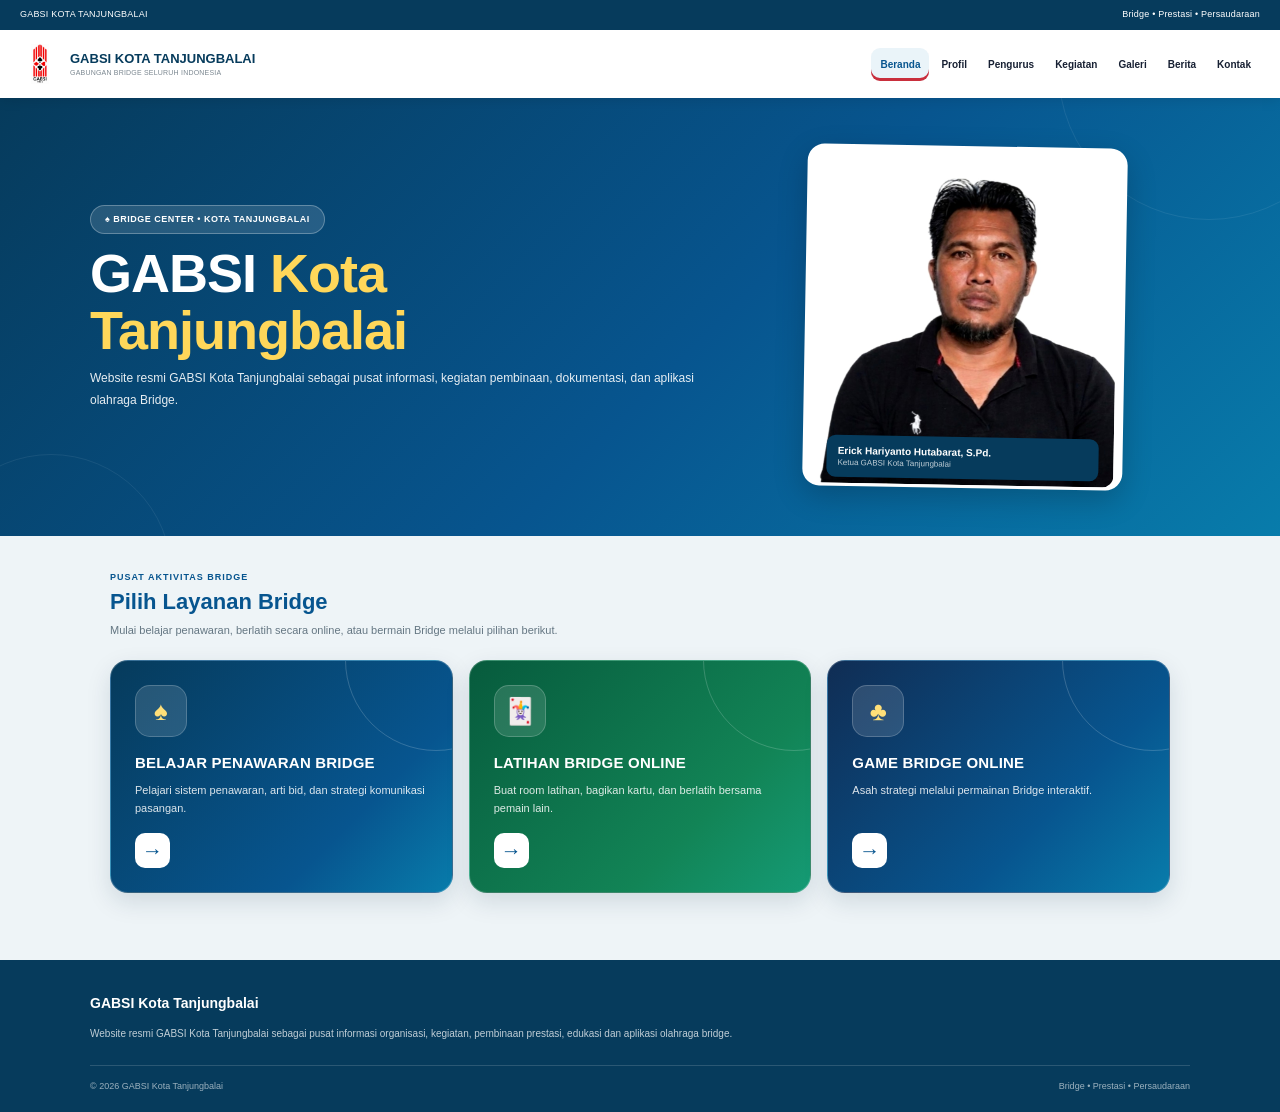
==== commit 25fa4598: "Update index.html" ====
--- a/index.html
+++ b/index.html
@@ -112,7 +112,7 @@
 .app-button{align-self:flex-start;display:inline-block;margin-top:15px;background:#fff;color:#07558f;padding:9px 13px;border-radius:8px;font-size:9px;font-weight:bold;position:relative;z-index:3;transition:.2s ease}
 .app-button:hover{transform:translateY(-2px);box-shadow:0 5px 14px rgba(0,0,0,.15)}
 .footer{background:#063b5c;color:#fff;padding:32px 20px 18px}
-.footer-inner{max-width:1100px;margin:auto;display:grid;grid-template-columns:1.4fr 1fr 1fr;gap:30px}
+.footer-inner{max-width:1100px;margin:auto;display:grid;grid-template-columns:1fr;gap:30px}
 .footer h3{font-size:14px;margin:0 0 9px}
 .footer p{color:rgba(255,255,255,.75);font-size:10px;line-height:1.7;margin:0}
 .footer-links{display:flex;flex-direction:column;gap:5px}
@@ -122,7 +122,7 @@
 @media(max-width:1100px){.header-main{gap:10px}.main-nav{justify-content:flex-start}.main-nav a{padding:8px 8px}}
 @media(max-width:900px){.page-hero-inner{grid-template-columns:1fr;text-align:center;gap:25px}.hero-content{display:flex;flex-direction:column;align-items:center}.page-hero p{margin-left:auto;margin-right:auto}.hero-photo{order:-1}.photo-card{width:260px}.photo-card img{height:280px}.quick-grid{grid-template-columns:1fr 1fr}.apps-grid{grid-template-columns:1fr}.app-card.game{grid-column:auto}}
 @media(max-width:800px){.about-grid{grid-template-columns:1fr}}
-@media(max-width:700px){.top-line{padding:6px 10px;font-size:7px;gap:8px}.header-main{min-height:58px;padding:7px 10px;gap:8px}.brand-logo{width:36px;height:36px;min-width:36px;min-height:36px;max-width:36px;max-height:36px;flex-basis:36px}.brand-text strong{font-size:10px}.brand-text small{font-size:5px}.main-nav{flex:1;gap:2px;overflow-x:auto}.main-nav a{font-size:8px;padding:7px 8px}.page-hero{padding:32px 15px}.page-hero h1{font-size:30px}.page-hero p{font-size:10px}.hero-buttons{justify-content:center}.hero-button{font-size:9px;padding:8px 10px}.hero-stats{justify-content:center}.stat{padding:0 10px}.stat strong{font-size:16px}.stat span{font-size:7px}.container{padding-left:12px;padding-right:12px}.section:first-child{padding-top:25px}.quick-grid{grid-template-columns:1fr 1fr;gap:12px}.quick-card{padding:18px;min-height:145px}.quick-icon{width:40px;height:40px;font-size:19px}.quick-card h3{font-size:13px}.quick-card p{font-size:9px}.about-card{padding:20px}.app-card{padding:20px;min-height:175px}.app-card.game{min-height:195px}.footer{padding:27px 15px 15px}.footer-inner{grid-template-columns:1fr 1fr;gap:20px}.footer-inner>div:first-child{grid-column:1 / -1}.footer-bottom{flex-direction:column;gap:5px}}
+@media(max-width:700px){.top-line{padding:6px 10px;font-size:7px;gap:8px}.header-main{min-height:58px;padding:7px 10px;gap:8px}.brand-logo{width:36px;height:36px;min-width:36px;min-height:36px;max-width:36px;max-height:36px;flex-basis:36px}.brand-text strong{font-size:10px}.brand-text small{font-size:5px}.main-nav{flex:1;gap:2px;overflow-x:auto}.main-nav a{font-size:8px;padding:7px 8px}.page-hero{padding:32px 15px}.page-hero h1{font-size:30px}.page-hero p{font-size:10px}.hero-buttons{justify-content:center}.hero-button{font-size:9px;padding:8px 10px}.hero-stats{justify-content:center}.stat{padding:0 10px}.stat strong{font-size:16px}.stat span{font-size:7px}.container{padding-left:12px;padding-right:12px}.section:first-child{padding-top:25px}.quick-grid{grid-template-columns:1fr 1fr;gap:12px}.quick-card{padding:18px;min-height:145px}.quick-icon{width:40px;height:40px;font-size:19px}.quick-card h3{font-size:13px}.quick-card p{font-size:9px}.about-card{padding:20px}.app-card{padding:20px;min-height:175px}.app-card.game{min-height:195px}.footer{padding:27px 15px 15px}.footer-inner{grid-template-columns:1fr;gap:20px}.footer-inner>div:first-child{grid-column:auto}.footer-bottom{flex-direction:column;gap:5px}}
 @media(max-width:380px){.brand-text{display:none}.header-main{gap:5px}.main-nav a{font-size:7px;padding:6px 7px}.page-hero h1{font-size:26px}.quick-grid{grid-template-columns:1fr}.hero-buttons{width:100%}.hero-button{flex:1}}
 </style>
 </head>
@@ -212,31 +212,6 @@
 <h3>GABSI Kota Tanjungbalai</h3>
 <p>Website resmi GABSI Kota Tanjungbalai sebagai pusat informasi organisasi, kegiatan, pembinaan prestasi, edukasi dan aplikasi olahraga bridge.</p>
 </div>
-<div>
-<h3>Menu</h3>
-<div class="footer-links">
-<a href="index.html">Beranda</a>
-<a href="profil.html">Profil</a>
-<a href="pengurus.html">Pengurus</a>
-<a href="kegiatan.html">Kegiatan</a>
-<a href="galeri.html">Galeri</a>
-<a href="aplikasi.html">Aplikasi</a>
-<a href="kocokan-kartu.html">Kartu Pembanding</a>
-<a href="game-bridge-gabsi.html">Game Bridge</a>
-<a href="berita.html">Berita</a>
-<a href="kontak.html">Kontak</a>
-</div>
-</div>
-<div>
-<h3>Layanan</h3>
-<div class="footer-links">
-<a href="game-bridge-gabsi.html">Game Bridge</a>
-<a href="aplikasi.html">Aplikasi Bridge</a>
-<a href="kocokan-kartu.html">Kartu Pembanding</a>
-<a href="score-sheet.html">Score Sheet</a>
-<a href="kontak.html">Kontak</a>
-</div>
-</div>
 </div>
 <div class="footer-bottom">
 <span>© 2026 GABSI Kota Tanjungbalai</span>
